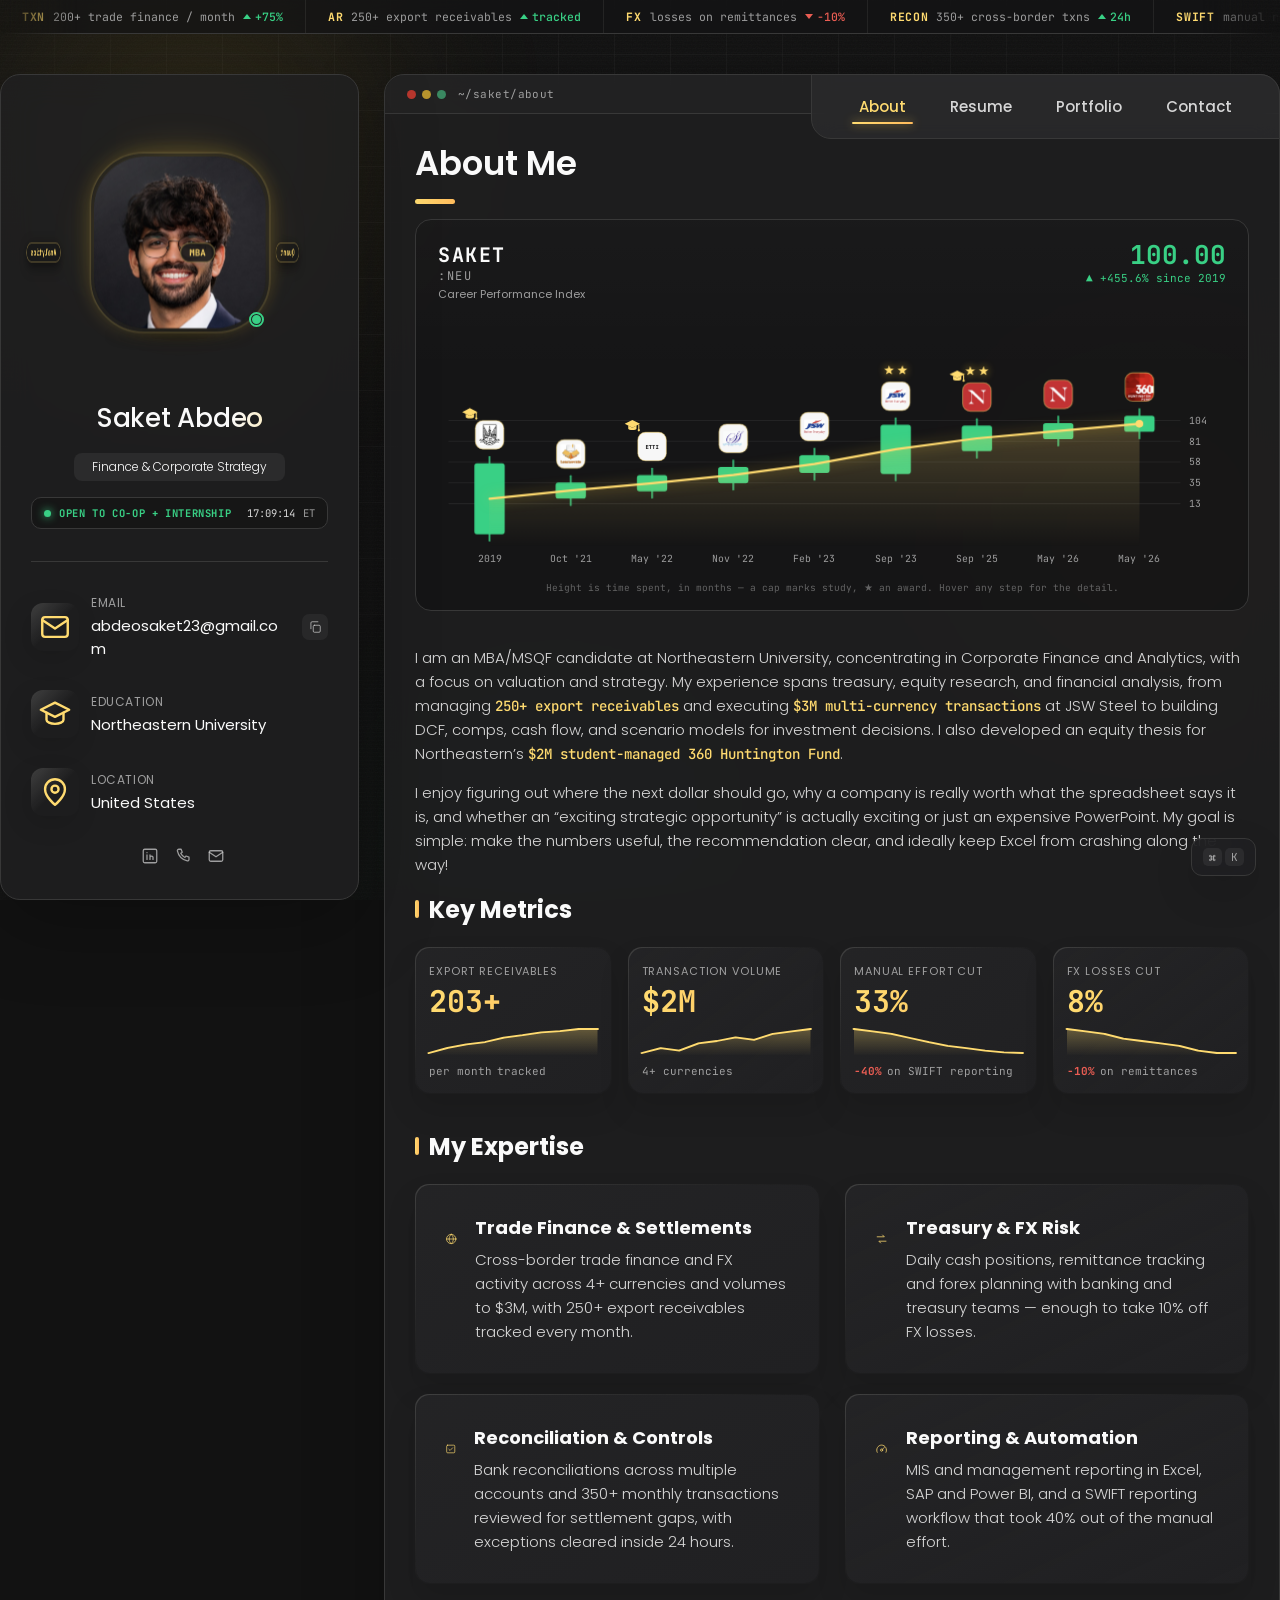
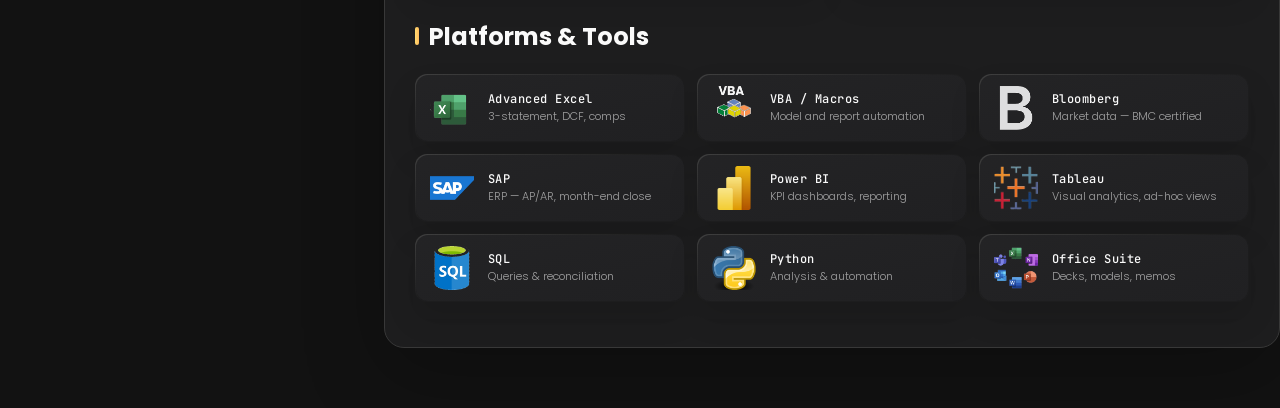
==== index.html @ 0191019e "Shorten the career chart so the About panel fits a screen The chart was 285 units tall on a 720 view" ====
<!DOCTYPE html>
<html lang="en">
<head>
  <meta charset="UTF-8" />
  <meta name="viewport" content="width=device-width, initial-scale=1.0" />

  <!-- EDIT: title + description (shows in Google and link previews) -->
  <title>Saket Abdeo — Finance &amp; Strategy</title>
  <meta name="description" content="Saket Abdeo — MS Quantitative Finance + MBA candidate at Northeastern. Treasury, trade finance and equity research: 250+ export receivables, $3M multi-currency volumes, coverage for the $2M 360 Huntington Fund." />

  <!-- EDIT: the link preview. og-card.png is 1200x630; regenerate it if the
       headline facts change. og:image has to be an absolute URL. -->
  <meta property="og:title" content="Saket Abdeo — Treasury, Trade Finance &amp; Equity Research" />
  <meta property="og:description" content="MS Quantitative Finance + MBA at Northeastern. 250+ export receivables, $3M multi-currency volumes, equity coverage for the $2M 360 Huntington Fund. Open to co-op and internship." />
  <meta property="og:type" content="website" />
  <meta property="og:url" content="https://abdeosaket23.github.io/" />
  <meta property="og:site_name" content="Saket Abdeo" />
  <meta property="og:image" content="https://abdeosaket23.github.io/assets/img/og-card.png" />
  <meta property="og:image:width" content="1200" />
  <meta property="og:image:height" content="630" />
  <meta property="og:image:alt" content="Saket Abdeo — Treasury, Trade Finance and Equity Research. MS Quantitative Finance + MBA, Northeastern University. Open to co-op and internship." />

  <meta name="twitter:card" content="summary_large_image" />
  <meta name="twitter:title" content="Saket Abdeo — Treasury, Trade Finance &amp; Equity Research" />
  <meta name="twitter:description" content="MS Quantitative Finance + MBA at Northeastern. Open to co-op and internship." />
  <meta name="twitter:image" content="https://abdeosaket23.github.io/assets/img/og-card.png" />

  <link rel="icon" href="assets/img/favicon.svg" type="image/svg+xml" />

  <link rel="preconnect" href="https://fonts.googleapis.com" />
  <link rel="preconnect" href="https://fonts.gstatic.com" crossorigin />
  <link href="https://fonts.googleapis.com/css2?family=Poppins:wght@300;400;500;600;700&family=JetBrains+Mono:wght@400;500;700&display=swap" rel="stylesheet" />

  <!-- EDIT: bump ?v= when styles.css or main.js changes, so browsers
       fetch the new file instead of serving a cached one. -->
  <link rel="stylesheet" href="css/styles.css?v=24" />
</head>

<body>

<!-- ==============================================================
     BACKGROUND LAYERS — decorative, fixed behind everything.
     ============================================================== -->
<div class="bg-layer" aria-hidden="true">
  <div class="bg-grid"></div>
  <div class="bg-aurora">
    <span class="blob blob-1"></span>
    <span class="blob blob-2"></span>
    <span class="blob blob-3"></span>
  </div>
  <div class="bg-scan"></div>
  <div class="bg-noise"></div>
</div>


<!-- ==============================================================
     TICKER TAPE
     EDIT: each <li> is one entry. data-dir="up" | "down" | "flat"
     The strip is duplicated in JS for a seamless loop.
     ============================================================== -->
<div class="ticker" aria-hidden="true">
  <div class="ticker-track" data-ticker>
    <ul class="ticker-list">
      <li class="ticker-item" data-dir="up"><span class="tkr-sym">TXN</span><span class="tkr-val">200+ trade finance / month</span><span class="tkr-chg">+75%</span></li>
      <li class="ticker-item" data-dir="up"><span class="tkr-sym">AR</span><span class="tkr-val">250+ export receivables</span><span class="tkr-chg">tracked</span></li>
      <li class="ticker-item" data-dir="down"><span class="tkr-sym">FX</span><span class="tkr-val">losses on remittances</span><span class="tkr-chg">-10%</span></li>
      <li class="ticker-item" data-dir="up"><span class="tkr-sym">RECON</span><span class="tkr-val">350+ cross-border txns</span><span class="tkr-chg">24h</span></li>
      <li class="ticker-item" data-dir="down"><span class="tkr-sym">SWIFT</span><span class="tkr-val">manual reporting effort</span><span class="tkr-chg">-40%</span></li>
      <li class="ticker-item" data-dir="up"><span class="tkr-sym">MIS</span><span class="tkr-val">reporting speed</span><span class="tkr-chg">+35%</span></li>
      <li class="ticker-item" data-dir="up"><span class="tkr-sym">CGPA</span><span class="tkr-val">9.51 / 10 — B.Com Hons</span><span class="tkr-chg">3rd of 250</span></li>
      <li class="ticker-item" data-dir="flat"><span class="tkr-sym">MSQF</span><span class="tkr-val">MBA + MS Quant Finance</span><span class="tkr-chg">NEU '28</span></li>
      <li class="ticker-item" data-dir="up"><span class="tkr-sym">SCHOL</span><span class="tkr-val">D'Amore-McKim Achievers</span><span class="tkr-chg">awarded</span></li>
      <li class="ticker-item" data-dir="flat"><span class="tkr-sym">BMC</span><span class="tkr-val">Bloomberg Market Concepts</span><span class="tkr-chg">certified</span></li>
    </ul>
  </div>
</div>


<main>

  <!-- ============================================================
       SIDEBAR
       ============================================================ -->
  <aside class="sidebar" data-sidebar>

    <div class="sidebar-info">

      <!-- ==========================================================
           3D AVATAR
           The slot holds the layout space so the avatar can be
           dragged out of the sidebar without shifting anything.
           Layers separate in real 3D as it turns toward the cursor.
           Drag it anywhere; double-click to send it home.
           ========================================================== -->
      <div class="av-slot">
        <figure class="avatar-box avatar-3d" data-avatar tabindex="0"
                role="img" aria-label="Saket Abdeo — drag to move">

          <span class="av-shadow" data-av-shadow></span>

          <div class="av-stage" data-av-stage>
            <span class="av-glow"></span>
            <span class="av-disc"></span>
            <span class="av-ring"></span>

            <!-- ======================================================
                 PHOTO → MEMOJI FLIP
                 Two faces on opposite sides of the same 3D card. Hover
                 (or tap) turns your photo over to reveal the Memoji;
                 click to pin whichever side you prefer.

                 EDIT: point these at your own images. Square, ~400x400.
                 The Memoji works best as a transparent PNG — the disc
                 layer behind it becomes the backdrop.
                 ====================================================== -->
            <div class="av-flip" data-av-flip>
              <img class="av-face av-front"
                   src="assets/img/my-photo.jpg"
                   onerror="this.onerror=null;this.src='assets/img/my-photo.svg'"
                   alt="" />
              <img class="av-face av-back"
                   src="assets/img/my-memoji.png"
                   onerror="this.onerror=null;this.src='assets/img/my-memoji.svg'"
                   alt="" />
            </div>

            <span class="av-gloss"></span>

            <!-- EDIT: the orbiting chips. Keep them short — 3 or 4 max.
                 --a is where each one sits on the ring. -->
            <div class="av-orbit" data-av-orbit>
              <span class="av-chip" style="--a: 0deg"><i>MBA</i></span>
              <span class="av-chip" style="--a: 120deg"><i>Quant</i></span>
              <span class="av-chip" style="--a: 240deg"><i>Analytics</i></span>
            </div>
          </div>

          <span class="avatar-status" title="Open to opportunities"></span>

        </figure>
      </div>

      <div class="info-content">
        <h1 class="name" title="Saket Abdeo">Saket Abdeo</h1> <!-- EDIT -->
        <p class="title">Finance &amp; Corporate Strategy</p> <!-- EDIT -->
      </div>

      <button class="info_more-btn" data-sidebar-btn>
        <span>Show Contacts</span>
        <svg class="ico" viewBox="0 0 24 24" aria-hidden="true"><path d="m6 9 6 6 6-6"/></svg>
      </button>

    </div>

    <div class="sidebar-info_more">

      <!-- EDIT: what you're looking for, beside a live Boston clock -->
      <div class="market-clock" data-clock>
        <span class="mkt-dot"></span>
        <span class="mkt-state">Open to co-op + internship</span>
        <span class="mkt-time" data-clock-time>--:--:--</span>
        <span class="mkt-tz">ET</span>
      </div>

      <div class="separator"></div>

      <ul class="contacts-list">

        <!-- EDIT: duplicate a <li> to add a row, delete to remove one -->
        <li class="contact-item">
          <div class="icon-box">
            <svg viewBox="0 0 24 24" aria-hidden="true"><rect x="3" y="5" width="18" height="14" rx="2"/><path d="m3 7 9 6 9-6"/></svg>
          </div>
          <div class="contact-info">
            <p class="contact-title">Email</p>
            <a href="mailto:abdeosaket23@gmail.com" class="contact-link" data-email>abdeosaket23@gmail.com</a>
          </div>
          <button class="copy-btn" data-copy-email title="Copy email" aria-label="Copy email address">
            <svg viewBox="0 0 24 24" aria-hidden="true"><rect x="9" y="9" width="12" height="12" rx="2"/><path d="M5 15V5a2 2 0 0 1 2-2h10"/></svg>
          </button>
        </li>

        <li class="contact-item">
          <div class="icon-box">
            <svg viewBox="0 0 24 24" aria-hidden="true"><path d="m12 4 10 5-10 5L2 9l10-5Z"/><path d="M6 11v5c0 1.7 2.7 3 6 3s6-1.3 6-3v-5"/></svg>
          </div>
          <div class="contact-info">
            <p class="contact-title">Education</p>
            <address>Northeastern University</address> <!-- EDIT -->
          </div>
        </li>

        <li class="contact-item">
          <div class="icon-box">
            <svg viewBox="0 0 24 24" aria-hidden="true"><path d="M12 21s7-5.5 7-11a7 7 0 1 0-14 0c0 5.5 7 11 7 11Z"/><circle cx="12" cy="10" r="2.5"/></svg>
          </div>
          <div class="contact-info">
            <p class="contact-title">Location</p>
            <address>United States</address> <!-- EDIT -->
          </div>
        </li>

      </ul>

      <div class="separator"></div>

      <ul class="social-list">
        <!-- EDIT: your links. Delete any you don't use. -->
        <li class="social-item">
          <a href="https://www.linkedin.com/in/saket-abdeo-ba09a9199/" class="social-link" target="_blank" rel="noopener" aria-label="LinkedIn">
            <svg viewBox="0 0 24 24" aria-hidden="true"><rect x="3" y="3" width="18" height="18" rx="2"/><path d="M8 10.5v6M8 7.5v.01M12 16.5v-6M16 16.5v-3.2a2.3 2.3 0 0 0-4 0"/></svg>
          </a>
        </li>
        <li class="social-item">
          <a href="tel:+18578679074" class="social-link" aria-label="Call +1 857-867-9074">
            <svg viewBox="0 0 24 24" aria-hidden="true"><path d="M6.5 3h3l1.5 4-2 1.4a12 12 0 0 0 5.6 5.6l1.4-2 4 1.5v3a2 2 0 0 1-2.2 2A17.5 17.5 0 0 1 4.5 5.2 2 2 0 0 1 6.5 3Z"/></svg>
          </a>
        </li>
        <li class="social-item">
          <a href="mailto:abdeosaket23@gmail.com" class="social-link" aria-label="Email abdeosaket23@gmail.com">
            <svg viewBox="0 0 24 24" aria-hidden="true"><rect x="3" y="5" width="18" height="14" rx="2"/><path d="m3 7 9 6 9-6"/></svg>
          </a>
        </li>
      </ul>

    </div>

  </aside>


  <!-- ============================================================
       MAIN CONTENT
       ============================================================ -->
  <div class="main-content">

    <nav class="navbar">
      <ul class="navbar-list">
        <li class="navbar-item"><button class="navbar-link active" data-nav-link>About</button></li>
        <li class="navbar-item"><button class="navbar-link" data-nav-link>Resume</button></li>
        <li class="navbar-item"><button class="navbar-link" data-nav-link>Portfolio</button></li>
        <li class="navbar-item"><button class="navbar-link" data-nav-link>Contact</button></li>
      </ul>
    </nav>


    <!-- ==========================================================
         ABOUT
         ========================================================== -->
    <article class="about active" data-page="about">

      <!-- Terminal window chrome -->
      <div class="chrome">
        <span class="chrome-dots"><i></i><i></i><i></i></span>
        <span class="chrome-path">~/saket/about</span>
      </div>

      <header>
        <h2 class="h2 article-title">About Me</h2>
      </header>


      <!-- ========================================================
           CAREER CHART — the signature piece.
           Each <li> below is one candle. JS derives open/close from
           consecutive data-value numbers, so all you edit is:
             data-year   the short x-axis tick
             data-value  where the career "index" sits at that step
             data-range  full dates, shown at the top of the tooltip
             data-months how long that step lasted — this is what sets the
                         height of the block, so a two-month internship
                         draws short and a two-year role draws tall
             data-kind   "study" puts a graduation cap on the mark, so a
                         degree or a certification reads apart from a job
             data-logo-bleed
                         for a logo that is already a solid tile — it fills
                         the plate edge to edge instead of sitting on it
             data-label  short headline shown in the tooltip
             data-note   one line of detail shown in the tooltip
             data-awards awards won here, separated by | — each one puts a
                         star over the candle and a line in the tooltip
             data-logo   optional square mark, drawn on a plate above the
                         candle. Drop a real logo into assets/img/logos/
                         and point at it — no other change needed.
           Add or remove <li> items freely — the chart rescales.
           ======================================================== -->
      <section class="career" data-reveal>

        <div class="career-head">
          <div>
            <p class="career-sym">SAKET<span class="career-exch">:NEU</span></p>
            <p class="career-name">Career Performance Index</p>
          </div>
          <div class="career-quote">
            <p class="career-last" data-career-last>—</p>
            <p class="career-delta" data-career-delta>—</p>
          </div>
        </div>

        <div class="career-chart" data-career-chart>
          <svg data-career-svg role="img" aria-label="Career progression chart"></svg>
          <div class="career-tip" data-career-tip>
            <div class="tip-head">
              <span class="tip-logo" data-tip-logo-box><img data-tip-logo alt="" /></span>
              <div class="tip-headings">
                <p class="tip-label" data-tip-label></p>
                <p class="tip-year" data-tip-year></p>
              </div>
            </div>
            <p class="tip-kind" data-tip-kind></p>
            <p class="tip-note" data-tip-note></p>
            <p class="tip-awards" data-tip-awards hidden></p>
          </div>
        </div>

        <ul class="career-data" data-career-data>
          <li data-year="2019" data-value="18" data-label="Bachelor of Commerce in Banking and Insurance (Honours)"
              data-kind="study"
              data-months="35"
              data-range="Jul 2019 – May 2022"
              data-logo="assets/img/unimumbai.png"
              data-note="University of Mumbai"></li>
          <li data-year="Oct '21" data-value="27" data-label="Finance Intern"
              data-months="2"
              data-range="Oct 2021 – Nov 2021"
              data-logo="assets/img/learnovate.png"
              data-note="Learnovate Ecommerce"></li>
          <li data-year="May '22" data-value="35" data-label="Advanced Certification in International Trade and Management"
              data-kind="study"
              data-months="5"
              data-range="May 2022 – Sep 2022"
              data-logo="assets/img/logos/etti.svg"
              data-note="Export Trade and Training Institute"></li>
          <li data-year="Nov '22" data-value="44" data-label="Logistics Operations Intern"
              data-months="2"
              data-range="Nov 2022 – Dec 2022"
              data-logo="assets/img/ss.png"
              data-note="Samudra Group of Companies"></li>
          <li data-year="Feb '23" data-value="56" data-label="Accounting Executive"
              data-months="8"
              data-range="Feb 2023 – Sep 2023"
              data-logo="assets/img/jsw.png"
              data-note="JSW Steel (India's largest steel manufacturer and exporter)"></li>
          <li data-year="Sep '23" data-value="72" data-label="Trade Finance Officer"
              data-months="24"
              data-range="Sep 2023 – Aug 2025"
              data-logo="assets/img/jsw.png"
              data-awards="JSW: Best Newcomer of the Quarter (2023–2024)|JSW: Change Catalyst (2023–2024)"
              data-note="JSW Steel (India's largest steel manufacturer and exporter)"></li>
          <li data-year="Sep '25" data-value="84" data-label="Master of Science in Quantitative Finance + MBA"
              data-kind="study"
              data-months="12"
              data-range="Sep 2025 – Present"
              data-logo="assets/img/neu.png"
              data-logo-bleed
              data-awards="D'Amore-McKim Achievers Scholarship (2026–present)|Global Learners Award (2026–present)"
              data-note="Northeastern University, D'Amore-McKim School of Business"></li>
          <li data-year="May '26" data-value="92" data-label="Student Success Assistant"
              data-months="4"
              data-range="May 2026 – Present"
              data-logo="assets/img/neu.png"
              data-logo-bleed
              data-note="Global Experience Office, Northeastern University"></li>
          <li data-year="May '26" data-value="100" data-label="Equity Research Analyst"
              data-months="4"
              data-range="May 2026 – Present"
              data-logo="assets/img/360.png"
              data-logo-bleed
              data-note="360 Huntington Fund, Northeastern University"></li>
        </ul>

        <p class="career-foot">
          Height is time spent, in months — a cap marks study, ★ an award. Hover any step for the detail.
        </p>

      </section>


      <section class="about-text" data-reveal>
        <!-- EDIT: two or three short paragraphs -->
        <p>
          I am an MBA/MSQF candidate at Northeastern University, concentrating in
          Corporate Finance and Analytics, with a focus on valuation and strategy.
          My experience spans treasury, equity
          research, and financial analysis, from managing <strong>250+ export
          receivables</strong> and executing <strong>$3M multi-currency
          transactions</strong> at JSW Steel to building DCF, comps, cash flow, and
          scenario models for investment decisions. I also developed an equity thesis
          for Northeastern&rsquo;s <strong>$2M student-managed 360 Huntington
          Fund</strong>.
        </p>
        <p>
          I enjoy figuring out where the next dollar should go, why a company is really
          worth what the spreadsheet says it is, and whether an &ldquo;exciting strategic
          opportunity&rdquo; is actually exciting or just an expensive PowerPoint. My
          goal is simple: make the numbers useful, the recommendation clear, and ideally
          keep Excel from crashing along the way!
        </p>
      </section>


      <!-- ---------- Key metrics dashboard ---------- -->
      <section class="metrics" data-reveal>

        <h3 class="h3 section-heading">Key Metrics</h3>

        <ul class="metrics-list">

          <!-- ====================================================
               EDIT: duplicate a <li> to add a tile.
                 data-count-to  = the number it settles on
                 data-prefix    = e.g. "$"   data-suffix = "M", "%", "+"
                 data-decimals  = decimal places (default 0)
                 data-spark     = comma-separated values for the mini chart
               ==================================================== -->
          <li class="metric-card content-card">
            <p class="metric-label">Export Receivables</p>
            <p class="metric-value" data-count-to="250" data-suffix="+">0</p>
            <svg class="sparkline" data-spark="180,195,205,212,225,232,240,244,250,250" viewBox="0 0 100 30" preserveAspectRatio="none"></svg>
            <p class="metric-note"><span class="delta" data-dir="flat">per month</span> tracked</p>
          </li>

          <li class="metric-card content-card">
            <p class="metric-label">Transaction Volume</p>
            <p class="metric-value" data-count-to="3" data-prefix="$" data-suffix="M">$0M</p>
            <svg class="sparkline" data-spark="1,1.4,1.2,1.8,2,2.3,2.1,2.6,2.8,3" viewBox="0 0 100 30" preserveAspectRatio="none"></svg>
            <p class="metric-note"><span class="delta" data-dir="flat">4+ currencies</span></p>
          </li>

          <li class="metric-card content-card">
            <p class="metric-label">Manual Effort Cut</p>
            <p class="metric-value" data-count-to="40" data-suffix="%">0%</p>
            <svg class="sparkline" data-spark="100,96,92,85,78,72,68,64,61,60" viewBox="0 0 100 30" preserveAspectRatio="none"></svg>
            <p class="metric-note"><span class="delta" data-dir="down">-40%</span> on SWIFT reporting</p>
          </li>

          <li class="metric-card content-card">
            <p class="metric-label">FX Losses Cut</p>
            <p class="metric-value" data-count-to="10" data-suffix="%">0%</p>
            <svg class="sparkline" data-spark="100,99,98,96,95,94,93,91,90,90" viewBox="0 0 100 30" preserveAspectRatio="none"></svg>
            <p class="metric-note"><span class="delta" data-dir="down">-10%</span> on remittances</p>
          </li>

        </ul>

      </section>


      <!-- ---------- Expertise cards ---------- -->
      <section class="service" data-reveal>

        <h3 class="h3 section-heading">My Expertise</h3>

        <ul class="service-list">

          <!-- EDIT: duplicate a <li class="service-item"> to add a card -->
          <li class="service-item">
            <div class="service-icon-box">
              <svg viewBox="0 0 24 24" aria-hidden="true"><circle cx="12" cy="12" r="9"/><path d="M3 12h18"/><path d="M12 3c2.5 2.4 4 5.6 4 9s-1.5 6.6-4 9c-2.5-2.4-4-5.6-4-9s1.5-6.6 4-9Z"/></svg>
            </div>
            <div class="service-content-box">
              <h4 class="h4 service-item-title">Trade Finance &amp; Settlements</h4>
              <p class="service-item-text">
                Cross-border trade finance and FX activity across 4+ currencies and volumes to $3M, with 250+ export receivables tracked every month.
              </p>
            </div>
          </li>

          <li class="service-item">
            <div class="service-icon-box">
              <svg viewBox="0 0 24 24" aria-hidden="true"><path d="M4 8h13l-3.2-3.2M20 16H7l3.2 3.2"/></svg>
            </div>
            <div class="service-content-box">
              <h4 class="h4 service-item-title">Treasury &amp; FX Risk</h4>
              <p class="service-item-text">
                Daily cash positions, remittance tracking and forex planning with banking and treasury teams — enough to take 10% off FX losses.
              </p>
            </div>
          </li>

          <li class="service-item">
            <div class="service-icon-box">
              <svg viewBox="0 0 24 24" aria-hidden="true"><rect x="3.5" y="4" width="17" height="16" rx="2"/><path d="m8 12.5 2.6 2.6L16 9.5"/></svg>
            </div>
            <div class="service-content-box">
              <h4 class="h4 service-item-title">Reconciliation &amp; Controls</h4>
              <p class="service-item-text">
                Bank reconciliations across multiple accounts and 350+ monthly transactions reviewed for settlement gaps, with exceptions cleared inside 24 hours.
              </p>
            </div>
          </li>

          <li class="service-item">
            <div class="service-icon-box">
              <svg viewBox="0 0 24 24" aria-hidden="true"><path d="M20 18a9 9 0 1 0-16 0"/><circle cx="12" cy="14" r="2"/><path d="m13.6 12.4 3.2-3.2"/></svg>
            </div>
            <div class="service-content-box">
              <h4 class="h4 service-item-title">Reporting &amp; Automation</h4>
              <p class="service-item-text">
                MIS and management reporting in Excel, SAP and Power BI, and a SWIFT reporting workflow that took 40% out of the manual effort.
              </p>
            </div>
          </li>

        </ul>

      </section>


      <!-- ---------- Tools strip ----------
           EDIT: one <li> per tool. The mark is a square image in
           assets/img/ on a white tile — swap the file, keep the markup. -->
      <section class="tools" data-reveal>

        <h3 class="h3 section-heading">Platforms &amp; Tools</h3>

        <ul class="tools-grid">
          <li class="tool-card">
            <div class="tool-icon">
              <img src="assets/img/excel.png" alt="" loading="lazy" />
            </div>
            <div class="tool-meta">
              <p class="tool-name">Advanced Excel</p>
              <p class="tool-use">3-statement, DCF, comps</p>
            </div>
          </li>

          <li class="tool-card">
            <div class="tool-icon">
              <img src="assets/img/vba.png" alt="" loading="lazy" />
            </div>
            <div class="tool-meta">
              <p class="tool-name">VBA / Macros</p>
              <p class="tool-use">Model and report automation</p>
            </div>
          </li>

          <li class="tool-card">
            <div class="tool-icon">
              <img src="assets/img/bloomberg.png" alt="" loading="lazy" />
            </div>
            <div class="tool-meta">
              <p class="tool-name">Bloomberg</p>
              <p class="tool-use">Market data — BMC certified</p>
            </div>
          </li>

          <li class="tool-card">
            <div class="tool-icon">
              <img src="assets/img/sap.png" alt="" loading="lazy" />
            </div>
            <div class="tool-meta">
              <p class="tool-name">SAP</p>
              <p class="tool-use">ERP — AP/AR, month-end close</p>
            </div>
          </li>

          <li class="tool-card">
            <div class="tool-icon">
              <img src="assets/img/powerbi.png" alt="" loading="lazy" />
            </div>
            <div class="tool-meta">
              <p class="tool-name">Power BI</p>
              <p class="tool-use">KPI dashboards, reporting</p>
            </div>
          </li>

          <li class="tool-card">
            <div class="tool-icon">
              <img src="assets/img/tableau.png" alt="" loading="lazy" />
            </div>
            <div class="tool-meta">
              <p class="tool-name">Tableau</p>
              <p class="tool-use">Visual analytics, ad-hoc views</p>
            </div>
          </li>

          <li class="tool-card">
            <div class="tool-icon">
              <img src="assets/img/sql.png" alt="" loading="lazy" />
            </div>
            <div class="tool-meta">
              <p class="tool-name">SQL</p>
              <p class="tool-use">Queries &amp; reconciliation</p>
            </div>
          </li>

          <li class="tool-card">
            <div class="tool-icon">
              <img src="assets/img/python.png" alt="" loading="lazy" />
            </div>
            <div class="tool-meta">
              <p class="tool-name">Python</p>
              <p class="tool-use">Analysis &amp; automation</p>
            </div>
          </li>

          <li class="tool-card">
            <div class="tool-icon">
              <img src="assets/img/officesuite.png" alt="" loading="lazy" />
            </div>
            <div class="tool-meta">
              <p class="tool-name">Office Suite</p>
              <p class="tool-use">Decks, models, memos</p>
            </div>
          </li>
        </ul>

      </section>

    </article>


    <!-- ==========================================================
         RESUME
         ========================================================== -->
    <article class="resume" data-page="resume">

      <div class="chrome">
        <span class="chrome-dots"><i></i><i></i><i></i></span>
        <span class="chrome-path">~/saket/resume</span>
      </div>

      <header class="resume-head">
        <h2 class="h2 article-title">Resume</h2>
        <!-- EDIT: drop your PDF at assets/files/resume.pdf -->
        <a href="assets/files/resume.pdf" class="form-btn resume-dl" target="_blank" rel="noopener">
          <svg viewBox="0 0 24 24" aria-hidden="true"><path d="M12 3v12m0 0 4-4m-4 4-4-4M4 17v2a2 2 0 0 0 2 2h12a2 2 0 0 0 2-2v-2"/></svg>
          <span>Download PDF</span>
        </a>
      </header>

      <!-- ==========================================================
           Two columns on desktop so the whole résumé is one screen or
           two rather than a long scroll. EDIT: one <li class="role">
           per job, one <li class="edu"> per qualification.
           ========================================================== -->
      <div class="resume-grid">

        <div class="resume-col">

          <section class="rsm rsm--exp" data-reveal>
            <h3 class="rsm-heading">Experience</h3>
            <ol class="role-list">
              <li class="role role--marked">
                <span class="role-mark bleed"><img src="assets/img/360.png" alt="" loading="lazy" /></span>
                <div class="role-body">
                  <div class="role-head">
                    <p class="role-title">Equity Research Analyst</p>
                    <p class="role-when">May 2026 – Present</p>
                  </div>
                  <p class="role-org">360 Huntington Fund, Northeastern University · Boston</p>
                  <ul class="role-points">
                    <li>Fundamental research on Vertiv Holdings (VRT), carrying financial statement,
                        industry and valuation analysis into a recommendation for a student-managed
                        fund running <b>$2M</b> of real capital.</li>
                    <li>Presented a 20-minute pitch and Q&amp;A to analysts and sector managers on
                        valuation, operating performance and downside scenarios.</li>
                  </ul>
                </div>
              </li>

              <li class="role role--marked">
                <span class="role-mark bleed"><img src="assets/img/neu.png" alt="" loading="lazy" /></span>
                <div class="role-body">
                  <div class="role-head">
                    <p class="role-title">Student Success Assistant</p>
                    <p class="role-when">May 2026 – Present</p>
                  </div>
                  <p class="role-org">Global Experience Office, Northeastern University · Boston</p>
                  <ul class="role-points">
                    <li>Front-line contact for students across multiple university programs, resolving time-sensitive queries with internal teams.</li>
                    <li>Manage student records and service workflows across programs, improving response consistency.</li>
                  </ul>
                </div>
              </li>
              <li class="role role--marked">
                <span class="role-mark"><img src="assets/img/jsw.png" alt="" loading="lazy" /></span>
                <div class="role-body">
                  <div class="role-head">
                    <p class="role-title">JSW Steel</p>
                    <p class="role-when">Feb 2023 – Aug 2025 · 2 yrs 7 mos</p>
                  </div>
                  <p class="role-org">India&rsquo;s largest steel manufacturer and exporter · Mumbai, India</p>

                  <!-- Two posts at one employer, the way LinkedIn stacks them:
                       the company owns the entry, each title hangs off the rail. -->
                  <ol class="role-steps">
                    <li>
                      <div class="step-head">
                        <p class="step-title">Trade Finance Officer</p>
                        <p class="step-when">Sep 2023 – Aug 2025</p>
                      </div>
                      <ul class="role-points">
                        <li>Managed daily cash positions with banking and treasury teams to plan
                            forex needs and mitigate currency risk — <b>FX losses down 10%</b>.</li>
                        <li>Ran <b>250+ export invoices</b> and <b>200+ trade finance
                            transactions</b> a month across 4+ currencies, volumes to <b>$3M</b>.</li>
                      </ul>
                    </li>
                    <li>
                      <div class="step-head">
                        <p class="step-title">Accounting Executive</p>
                        <p class="step-when">Feb 2023 – Sep 2023</p>
                      </div>
                      <ul class="role-points">
                        <li>Analysed <b>350+ monthly cross-border transactions</b> for settlement
                            delays and reconciliation gaps.</li>
                        <li>Reconciled monthly bank statements across multiple accounts, clearing
                            discrepancies <b>within 24 hours</b> — 20% fewer errors.</li>
                      </ul>
                    </li>
                  </ol>
                </div>
              </li>

              <li class="role role--marked">
                <span class="role-mark"><img src="assets/img/ss.png" alt="" loading="lazy" /></span>
                <div class="role-body">
                  <div class="role-head">
                    <p class="role-title">Logistics Operations Intern</p>
                    <p class="role-when">Nov 2022 – Dec 2022</p>
                  </div>
                  <p class="role-org">Samudra Group of Companies · Mumbai, India</p>
                  <ul class="role-points">
                    <li>Coordinated clearing agents and shipping lines on export workflows — <b>transit time down 20%</b>.</li>
                    <li>Processed vessel profiles and customs documentation through ICEGATE — <b>clearance turnaround down 30%</b>.</li>
                  </ul>
                </div>
              </li>
              <li class="role role--marked">
                <span class="role-mark"><img src="assets/img/learnovate.png" alt="" loading="lazy" /></span>
                <div class="role-body">
                  <div class="role-head">
                    <p class="role-title">Finance Intern</p>
                    <p class="role-when">Oct 2021 – Nov 2021</p>
                  </div>
                  <p class="role-org">Learnovate Ecommerce · Mumbai, India</p>
                  <ul class="role-points">
                    <li>Built expense structures and sales strategies out of financial studies — <b>revenue up 25%</b>.</li>
                    <li>Tracked 25+ industry trends into 10+ strategy changes — <b>profitability up 15%</b>.</li>
                  </ul>
                </div>
              </li>
            </ol>
          </section>

          <section class="rsm rsm--proj" data-reveal>
            <h3 class="rsm-heading">Projects</h3>
            <ol class="role-list">
              <li class="role">
                <div class="role-head">
                  <p class="role-title">FX Risk Management &amp; Hedging Strategy</p>
                  <p class="role-when">May 2024 – Jan 2025</p>
                </div>
                <p class="role-org">Forwards, swaps and options</p>
                <ul class="role-points">
                  <li>Modelled foreign-currency exposures under unhedged, forward and option-based
                      scenarios to quantify the effect of rate moves on projected cash flows.</li>
                  <li>Compared cost, protection and liquidity trade-offs across the alternatives —
                      the recommended strategy cut modelled <b>cash-flow volatility by 20%</b> while
                      keeping upside participation.</li>
                </ul>
              </li>

              <li class="role">
                <div class="role-head">
                  <p class="role-title">Transaction Reporting Automation</p>
                  <p class="role-when">May 2023 – Jan 2024</p>
                </div>
                <p class="role-org">SWIFT &amp; Excel</p>
                <ul class="role-points">
                  <li>Built an Excel automation workflow consolidating SWIFT transaction data
                      into standardised reports — <b>manual reporting effort down 40%</b>.</li>
                  <li>Added dynamic data updates and standardised transaction tracking —
                      <b>reporting speed up 35%</b>, with clearer visibility across operational
                      workflows.</li>
                </ul>
              </li>

              <li class="role">
                <div class="role-head">
                  <p class="role-title">MunchMolds</p>
                  <p class="role-when">Oct 2019 – Feb 2020</p>
                </div>
                <p class="role-org">Edible cups startup</p>
                <ul class="role-points">
                  <li>Built the product concept out of market research across
                      <b>25+ consumer trends</b>.</li>
                  <li>Sourced sustainable materials for it, evaluating <b>20+ suppliers</b>.</li>
                </ul>
              </li>
            </ol>
          </section>

        </div>

        <div class="resume-col">

          <section class="rsm rsm--edu" data-reveal>
            <h3 class="rsm-heading">Education</h3>
            <ul class="edu-list">
              <li class="edu">
                <span class="edu-mark bleed"><img src="assets/img/neu.png" alt="" loading="lazy" /></span>
                <div class="edu-body">
                  <p class="edu-title">MS Quantitative Finance + MBA</p>
                  <p class="edu-org">Northeastern University, D&rsquo;Amore-McKim School of Business</p>
                  <p class="edu-when">Sep 2025 – Present · Boston, USA</p>
                </div>
              </li>
              <li class="edu">
                <span class="edu-mark"><img src="assets/img/unimumbai.png" alt="" loading="lazy" /></span>
                <div class="edu-body">
                  <p class="edu-title">Bachelor of Commerce in Banking and Insurance (Honours)</p>
                  <p class="edu-org">University of Mumbai</p>
                  <p class="edu-when">Jul 2019 – May 2022 · 9.51/10</p>
                </div>
              </li>
              <li class="edu">
                <span class="edu-mark"><img src="assets/img/logos/etti.svg" alt="" loading="lazy" /></span>
                <div class="edu-body">
                  <p class="edu-title"><a href="assets/img/certificates/etti-advanced-international-trade.pdf" target="_blank" rel="noopener">International Trade &amp; Management (Advanced Certification)</a></p>
                  <p class="edu-org">Export Trade and Training Institute</p>
                  <p class="edu-when">May 2022 – Sep 2022 · Mumbai, India</p>
                </div>
              </li>
            </ul>
          </section>

          <section class="rsm rsm-lit rsm--award" data-reveal>
            <h3 class="rsm-heading">Achievements</h3>
            <ul class="award-list">
              <li><i>&#9733;</i>D&rsquo;Amore-McKim Achievers Scholarship</li>
              <li><i>&#9733;</i>Global Learners Award</li>
              <li><i>&#9733;</i>JSW: Best Newcomer of the Quarter (2023&ndash;2024)</li>
              <li><i>&#9733;</i>JSW: Change Catalyst (2023&ndash;2024)</li>
            </ul>
          </section>

          <section class="rsm rsm--cert" data-reveal>
            <h3 class="rsm-heading">Certifications</h3>
            <ul class="cert-list">
              <!-- EDIT: wrap the text in an <a> to link a certificate;
                   the files live in assets/img/certificates/. -->
              <li><b>Bloomberg</b>Market Concepts (BMC)</li>
              <li><a href="assets/img/certificates/ey-applied-finance-treasury-analytics.pdf" target="_blank" rel="noopener"><b>E&amp;Y</b>Applied Finance, Treasury and Analytics</a></li>
              <li><a href="assets/img/certificates/goldman-sachs-operations-simulation.pdf" target="_blank" rel="noopener"><b>Goldman Sachs</b>Operations Job Simulation</a></li>
              <li><a href="assets/img/certificates/citi-apac-investment-banking.pdf" target="_blank" rel="noopener"><b>Citi</b>APAC Investment Banking Virtual Experience</a></li>
              <li><a href="assets/img/certificates/citi-personal-banking-simulation.pdf" target="_blank" rel="noopener"><b>Citi</b>Personal Banking Job Simulation</a></li>
              <li><a href="assets/img/certificates/investment-management-virtual-internship.pdf" target="_blank" rel="noopener"><b>Future IM/Pact</b>Investment Management Virtual Internship</a></li>
              <li><a href="assets/img/certificates/google-foundations-project-management.pdf" target="_blank" rel="noopener"><b>Google</b>Foundations of Project Management</a></li>
              <li><a href="assets/img/certificates/zerodha-stock-market-basics.pdf" target="_blank" rel="noopener"><b>Zerodha Varsity</b>Stock Market Basics</a></li>
              <li><a href="assets/img/certificates/udemy-microsoft-excel.jpg" target="_blank" rel="noopener"><b>Udemy</b>Microsoft Excel — Beginner to Advanced</a></li>
              <li>SQL Essential Training</li>
              <li>Certification in Logistics and Transportation (CLT)</li>
              <li>Basics of Logistics, Fleet and Warehouse Management</li>
              <li><a href="assets/img/certificates/udemy-shipping-logistics.jpg" target="_blank" rel="noopener"><b>Udemy</b>Shipping &amp; Logistics</a></li>
              <li><a href="assets/img/certificates/udemy-air-export-forwarding.jpg" target="_blank" rel="noopener"><b>Udemy</b>Air Export Forwarding</a></li>
              <li><a href="assets/img/certificates/gst-basics-for-businesses.pdf" target="_blank" rel="noopener"><b>Mojoversity</b>Basics of GST for Businesses</a></li>
              <li><a href="assets/img/certificates/great-learning-digital-marketing.pdf" target="_blank" rel="noopener"><b>Great Learning</b>Introduction to Digital Marketing</a></li>
              <li><a href="assets/img/certificates/great-learning-marketing-framework.pdf" target="_blank" rel="noopener"><b>Great Learning</b>Marketing: Strategic Framework</a></li>
            </ul>
          </section>

        </div>

      </div>

      <!-- ---------- Skills ----------
           EDIT: one <div class="skill-group"> per heading, one <li> per
           skill. No levels — a self-scored percentage is a number you
           can be asked to defend. -->
      <section class="skill rsm rsm--skill" data-reveal>

        <h3 class="rsm-heading">Skills</h3>

        <div class="skill-groups">
          <div class="skill-group">
            <p class="skill-group-title">Operations &amp; Controls</p>
            <ul class="skill-tags">
              <li>Transaction Processing</li>
              <li>Settlement &amp; Reconciliation</li>
              <li>Exception Management</li>
              <li>Process Improvement</li>
              <li>Operational Risk</li>
              <li>Internal Controls</li>
              <li>Data Validation</li>
            </ul>
          </div>

          <div class="skill-group">
            <p class="skill-group-title">Finance &amp; Transactions</p>
            <ul class="skill-tags">
              <li>Trade Finance</li>
              <li>Cross-Border Payments</li>
              <li>FX Settlements</li>
              <li>Accounts Receivable</li>
              <li>Working Capital Analysis</li>
              <li>Cash Flow Management</li>
              <li>International Banking</li>
            </ul>
          </div>

          <div class="skill-group">
            <p class="skill-group-title">Business &amp; Analytics</p>
            <ul class="skill-tags">
              <li>KPI Analysis</li>
              <li>Management Reporting</li>
              <li>Process Mapping</li>
              <li>Workflow Analysis</li>
              <li>Cross-Functional Collaboration</li>
              <li>Stakeholder Management</li>
              <li>Root Cause Analysis</li>
            </ul>
          </div>

        </div>

      </section>

    </article>


    <!-- ==========================================================
         PORTFOLIO
         ========================================================== -->
    <article class="portfolio" data-page="portfolio">

      <div class="chrome">
        <span class="chrome-dots"><i></i><i></i><i></i></span>
        <span class="chrome-path">~/saket/portfolio</span>
      </div>

      <header>
        <h2 class="h2 article-title">Portfolio</h2>
      </header>

      <section class="projects">

        <ul class="filter-list" data-filter-list></ul>

        <div class="filter-select-box">
          <button class="filter-select" data-select aria-expanded="false">
            <div class="select-value" data-select-value>Select category</div>
            <div class="select-icon">
              <svg viewBox="0 0 24 24" aria-hidden="true"><path d="m6 9 6 6 6-6"/></svg>
            </div>
          </button>
          <ul class="select-list" data-select-list></ul>
        </div>

        <ul class="project-list" data-project-list>

          <!-- ======================================================
               EDIT: one <li> per project.
                 data-category = filter group
                 .project-stat = the headline number on the card
               Add href="..." to <div class="project-card"> as an <a> when
               there's a deck or write-up to link to.
               ====================================================== -->
          <li class="project-item active" data-filter-item data-category="equity research">
            <div class="project-card">
              <figure class="project-img">
                <img src="assets/img/project-lmt.jpg" alt="Lockheed Martin" loading="lazy" />
                <figcaption class="project-stat">$230B backlog</figcaption>
              </figure>
              <h3 class="project-title">Lockheed Martin (LMT) &mdash; Q2 2026</h3>
              <p class="project-category">Equity Research</p>
              <p class="project-blurb">
                Quarterly coverage for the 360 Huntington Fund. A beat-and-raise &mdash; sales
                $20.06B (+11%), EPS $7.94 against $7.21 consensus, free cash flow swinging to
                $2.9B &mdash; but only ~9.7% left to the $639 street target after a 42% run.
                Held.
              </p>
            </div>
          </li>

          <li class="project-item active" data-filter-item data-category="equity research">
            <div class="project-card">
              <figure class="project-img">
                <img src="assets/img/project-tmus.jpg" alt="T-Mobile" loading="lazy" />
                <figcaption class="project-stat">EPS $2.99 vs $2.60E</figcaption>
              </figure>
              <h3 class="project-title">T-Mobile (TMUS) &mdash; Q2 2026</h3>
              <p class="project-category">Equity Research</p>
              <p class="project-blurb">
                Quarterly coverage for the 360 Huntington Fund. A clear EPS beat the market
                sold off 11% on a 0.8% revenue miss and softer subscriber guidance; premium
                multiple, ~40% to the street target. Held.
              </p>
            </div>
          </li>

          <li class="project-item active" data-filter-item data-category="equity research">
            <div class="project-card">
              <figure class="project-img">
                <img src="assets/img/project-vertiv.jpg" alt="Vertiv Holdings" loading="lazy" />
                <figcaption class="project-stat">$2M fund</figcaption>
              </figure>
              <h3 class="project-title">Vertiv Holdings (VRT) — Equity Research</h3>
              <p class="project-category">Equity Research</p>
              <p class="project-blurb">Statement, industry and valuation work carried into a buy recommendation, pitched to analysts and sector managers of the 360 Huntington Fund.</p>
            </div>
          </li>

          <li class="project-item active" data-filter-item data-category="risk &amp; treasury">
            <div class="project-card">
              <figure class="project-img">
                <img src="assets/img/project-fx.jpg" alt="Hedged cash flows against an unhedged path" loading="lazy" />
                <figcaption class="project-stat">-20% volatility</figcaption>
              </figure>
              <h3 class="project-title">FX Risk Management &amp; Hedging</h3>
              <p class="project-category">Risk &amp; Treasury</p>
              <p class="project-blurb">Currency exposures modelled unhedged, forward and option-based; the recommended strategy cut modelled cash-flow volatility while keeping upside.</p>
            </div>
          </li>

          <li class="project-item active" data-filter-item data-category="automation">
            <div class="project-card">
              <figure class="project-img">
                <img src="assets/img/project-swift.jpg" alt="SWIFT data consolidated into Excel reports" loading="lazy" />
                <figcaption class="project-stat">-40% manual effort</figcaption>
              </figure>
              <h3 class="project-title">Transaction Reporting Automation</h3>
              <p class="project-category">Automation</p>
              <p class="project-blurb">An Excel workflow consolidating SWIFT transaction data into standardised reports, with dynamic updates that lifted reporting speed 35%.</p>
            </div>
          </li>

          <li class="project-item active" data-filter-item data-category="venture">
            <div class="project-card">
              <figure class="project-img">
                <img src="assets/img/project-munchmolds.jpg" alt="MunchMolds — edible cups" loading="lazy" />
                <figcaption class="project-stat">25+ trends researched</figcaption>
              </figure>
              <h3 class="project-title">MunchMolds — Edible Cups</h3>
              <p class="project-category">Venture</p>
              <p class="project-blurb">Product concept and market research for an edible-cup startup, with sustainable materials sourced across 20+ suppliers.</p>
            </div>
          </li>

        </ul>

      </section>

    </article>


    <!-- ==========================================================
         CONTACT
         ========================================================== -->
    <article class="contact" data-page="contact">

      <div class="chrome">
        <span class="chrome-dots"><i></i><i></i><i></i></span>
        <span class="chrome-path">~/saket/contact</span>
      </div>

      <header>
        <h2 class="h2 article-title">Contact</h2>
      </header>

      <div class="contact-grid">

        <!-- ---------- Ways to reach me ---------- -->
        <section class="contact-side" data-reveal>

          <div class="reach">
            <h3 class="rsm-heading">Reach me</h3>

            <ul class="reach-list">
              <li>
                <a href="mailto:abdeosaket23@gmail.com">
                  <span class="reach-icon">
                    <svg viewBox="0 0 24 24" aria-hidden="true"><rect x="3" y="5" width="18" height="14" rx="2"/><path d="m3 7 9 6 9-6"/></svg>
                  </span>
                  <span class="reach-body">
                    <span class="reach-label">Email</span>
                    <span class="reach-value">abdeosaket23@gmail.com</span>
                  </span>
                </a>
              </li>
              <li>
                <a href="tel:+18578679074">
                  <span class="reach-icon">
                    <svg viewBox="0 0 24 24" aria-hidden="true"><path d="M6.5 3h3l1.5 4-2 1.4a12 12 0 0 0 5.6 5.6l1.4-2 4 1.5v3a2 2 0 0 1-2.2 2A17.5 17.5 0 0 1 4.5 5.2 2 2 0 0 1 6.5 3Z"/></svg>
                  </span>
                  <span class="reach-body">
                    <span class="reach-label">Phone</span>
                    <span class="reach-value">+1 857-867-9074</span>
                  </span>
                </a>
              </li>
              <li>
                <a href="https://www.linkedin.com/in/saket-abdeo-ba09a9199/" target="_blank" rel="noopener">
                  <span class="reach-icon">
                    <svg viewBox="0 0 24 24" aria-hidden="true"><rect x="3" y="3" width="18" height="18" rx="2"/><path d="M8 10.5v6M8 7.5v.01M12 16.5v-6M16 16.5v-3.2a2.3 2.3 0 0 0-4 0"/></svg>
                  </span>
                  <span class="reach-body">
                    <span class="reach-label">LinkedIn</span>
                    <span class="reach-value">Saket Abdeo</span>
                  </span>
                </a>
              </li>
              <li>
                <span class="reach-static">
                  <span class="reach-icon">
                    <svg viewBox="0 0 24 24" aria-hidden="true"><path d="M12 21s7-5.5 7-11a7 7 0 1 0-14 0c0 5.5 7 11 7 11Z"/><circle cx="12" cy="10" r="2.5"/></svg>
                  </span>
                  <span class="reach-body">
                    <span class="reach-label">Based in</span>
                    <span class="reach-value">Boston, MA &middot; <span data-clock-time>--:--:--</span> ET</span>
                  </span>
                </span>
              </li>
            </ul>
          </div>

          <!-- EDIT: what you're looking for. -->
          <div class="open-to">
            <p class="open-to-head"><span class="mkt-dot"></span>Open to co-op + internship</p>
            <p class="open-to-foot">Graduating <b>NEU &rsquo;28</b> &middot; MSQF + MBA</p>
          </div>

        </section>

        <!-- ---------- The form ---------- -->
        <section class="contact-form" data-reveal>

          <h3 class="rsm-heading">Send a message</h3>

          <!-- ==========================================================
               GitHub Pages can't process forms. To make this send:
                 1. Sign up free at https://formspree.io
                 2. Paste your endpoint into action="" below.
               Until then, submitting opens the visitor's email client.
               ========================================================== -->
          <form action="https://script.google.com/macros/s/AKfycbwaeBqotWBcBSr10LxBFECoKhrw4UgLqADjY7CKlXV2x4QdGugQ_xKdEoMykpKbugzfUA/exec" method="POST" class="form" data-form>

            <div class="input-wrapper">
              <input type="text" name="fullname" class="form-input" placeholder="Full name" required data-form-input autocomplete="name" />
              <input type="email" name="email" class="form-input" placeholder="Email address" required data-form-input autocomplete="email" />
            </div>

            <textarea name="message" class="form-input" placeholder="Your message" required data-form-input rows="6"></textarea>

            <button class="form-btn" type="submit" disabled data-form-btn>
              <svg viewBox="0 0 24 24" aria-hidden="true"><path d="M22 2 11 13M22 2l-7 20-4-9-9-4 20-7Z"/></svg>
              <span>Send Message</span>
            </button>

            <p class="form-status" data-form-status role="status"></p>

          </form>

        </section>

      </div>

    </article>

  </div>

</main>


<!-- ==============================================================
     COMMAND PALETTE — opens with ⌘K / Ctrl+K.
     Entries are the COMMANDS array in js/main.js.
     ============================================================== -->
<button class="cmdk-trigger" data-cmdk-open aria-label="Open command palette">
  <kbd>⌘</kbd><kbd>K</kbd>
</button>

<div class="cmdk" data-cmdk role="dialog" aria-modal="true" aria-label="Command palette">
  <div class="cmdk-overlay" data-cmdk-close></div>
  <div class="cmdk-panel">
    <div class="cmdk-input-row">
      <span class="cmdk-prompt">&gt;</span>
      <input type="text" class="cmdk-input" placeholder="run a command…" data-cmdk-input aria-label="Search commands" />
      <button class="cmdk-esc" data-cmdk-close>esc</button>
    </div>
    <ul class="cmdk-list" data-cmdk-list></ul>
    <div class="cmdk-footer"><kbd>↑</kbd><kbd>↓</kbd> navigate <kbd>↵</kbd> select</div>
  </div>
</div>

<div class="toast" data-toast role="status" aria-live="polite"></div>

<script src="js/main.js?v=24"></script>
</body>
</html>
---- css/styles.css ----
/* ==========================================================================
   THEME TOKENS — change these to restyle the whole site.
   ========================================================================== */
:root {

  /* Colors */
  --jet:                     hsl(0, 0%, 22%);
  --onyx:                    hsl(240, 1%, 17%);
  --eerie-black-1:           hsl(240, 2%, 12%);
  --eerie-black-2:           hsl(240, 2%, 13%);
  --smoky-black:             hsl(0, 0%, 7%);
  --white-1:                 hsl(0, 0%, 100%);
  --white-2:                 hsl(0, 0%, 98%);
  --orange-yellow-crayola:   hsl(45, 100%, 72%);
  --vegas-gold:              hsl(45, 54%, 58%);
  --light-gray:              hsl(0, 0%, 84%);
  --light-gray-70:           hsla(0, 0%, 84%, 0.7);
  --bittersweet-shimmer:     hsl(0, 43%, 51%);

  /* Finance semantics — the up/down colours used by the ticker and deltas */
  --gain: hsl(150, 62%, 52%);
  --loss: hsl(4, 78%, 62%);

  /* Gradients */
  --bg-gradient-onyx:    linear-gradient(to bottom right, hsl(240, 1%, 25%) 3%, hsl(0, 0%, 19%) 97%);
  --bg-gradient-jet:     linear-gradient(to bottom right, hsla(240, 1%, 18%, 0.251) 0%, hsla(240, 2%, 11%, 0) 100%), hsl(240, 2%, 13%);
  --bg-gradient-yellow-1: linear-gradient(to bottom right, hsl(45, 100%, 71%) 0%, hsla(36, 100%, 69%, 0) 50%);
  --bg-gradient-yellow-2: linear-gradient(135deg, hsla(45, 100%, 71%, 0.251) 0%, hsla(35, 100%, 68%, 0) 59.86%), hsl(240, 2%, 13%);
  --border-gradient-onyx: linear-gradient(to bottom right, hsl(0, 0%, 25%) 0%, hsla(0, 0%, 25%, 0) 50%);
  --text-gradient-yellow: linear-gradient(to right, hsl(45, 100%, 72%), hsl(35, 100%, 68%));

  /* Shadows */
  --shadow-1: -4px 8px 24px hsla(0, 0%, 0%, 0.25);
  --shadow-2: 0 16px 30px hsla(0, 0%, 0%, 0.25);
  --shadow-3: 0 16px 40px hsla(0, 0%, 0%, 0.25);
  --shadow-4: 0 25px 50px hsla(0, 0%, 0%, 0.15);
  --shadow-5: 0 24px 80px hsla(0, 0%, 0%, 0.25);

  /* Type */
  --ff-poppins: "Poppins", -apple-system, BlinkMacSystemFont, "Segoe UI", sans-serif;
  --ff-mono:    "JetBrains Mono", ui-monospace, SFMono-Regular, Menlo, monospace;

  --fs-1: 24px;  --fs-2: 18px;  --fs-3: 17px;  --fs-4: 16px;
  --fs-5: 15px;  --fs-6: 14px;  --fs-7: 13px;  --fs-8: 11px;

  --fw-300: 300; --fw-400: 400; --fw-500: 500; --fw-600: 600;

  /* Motion */
  --transition-1: 0.25s ease;
  --transition-2: 0.5s ease-in-out;
  --ease-out-back: cubic-bezier(0.22, 1, 0.36, 1);
}

/* ==========================================================================
   RESET
   ========================================================================== */
*, *::before, *::after { margin: 0; padding: 0; box-sizing: border-box; }

li { list-style: none; }
a  { text-decoration: none; }
a, img, span, data, input, textarea, button, svg, address, figure { display: block; }
button { font: inherit; background: none; border: none; text-align: left; cursor: pointer; color: inherit; }
input, textarea { width: 100%; }
::selection { background: var(--orange-yellow-crayola); color: var(--smoky-black); }
:focus-visible { outline: 1px solid var(--orange-yellow-crayola); outline-offset: 2px; }

svg { width: 100%; height: 100%; fill: none; stroke: currentColor; stroke-width: 1.7; stroke-linecap: round; stroke-linejoin: round; }

html { font-family: var(--ff-poppins); scroll-behavior: smooth; }

body {
  background: var(--smoky-black);
  color: var(--white-1);
  min-height: 100vh;
  overflow-x: hidden;
}

::-webkit-scrollbar { width: 5px; height: 5px; }
::-webkit-scrollbar-track { background: hsl(0, 0%, 18%); }
::-webkit-scrollbar-thumb { background: hsl(0, 0%, 30%); border-radius: 10px; }
::-webkit-scrollbar-thumb:hover { background: hsl(0, 0%, 40%); }


/* ==========================================================================
   BACKGROUND LAYERS
   Three stacked decorative layers behind everything. Delete any block here
   and the matching <div> in index.html to drop that effect.
   ========================================================================== */
.bg-layer {
  position: fixed;
  inset: 0;
  z-index: -1;
  pointer-events: none;
  overflow: hidden;
  background: var(--smoky-black);
}

/* --- 1. Graph-paper grid, fading out toward the edges --- */
.bg-grid {
  position: absolute;
  inset: -2px;
  background-image:
    linear-gradient(hsla(0, 0%, 100%, 0.035) 1px, transparent 1px),
    linear-gradient(90deg, hsla(0, 0%, 100%, 0.035) 1px, transparent 1px);
  background-size: 56px 56px;
  mask-image: radial-gradient(ellipse 90% 70% at 50% 30%, #000 30%, transparent 100%);
  -webkit-mask-image: radial-gradient(ellipse 90% 70% at 50% 30%, #000 30%, transparent 100%);
  /* Parallax: --bg-shift is written by JS on scroll */
  transform: translate3d(0, calc(var(--bg-shift, 0) * -18px), 0);
}

/* --- 2. Aurora blobs, slowly drifting --- */
.bg-aurora { position: absolute; inset: 0; filter: blur(90px); opacity: 0.5; }

.blob {
  position: absolute;
  border-radius: 50%;
  /* --mx / --my are written by JS on mouse move (desktop only) */
  transform: translate3d(calc(var(--mx, 0) * 1px), calc(var(--my, 0) * 1px), 0);
}
.blob-1 {
  width: 46vw; height: 46vw; min-width: 340px; min-height: 340px;
  top: -12vw; left: -8vw;
  background: radial-gradient(circle, hsla(45, 100%, 60%, 0.30), transparent 65%);
  animation: drift-1 26s ease-in-out infinite;
}
.blob-2 {
  width: 40vw; height: 40vw; min-width: 300px; min-height: 300px;
  top: 30vh; right: -10vw;
  background: radial-gradient(circle, hsla(28, 92%, 55%, 0.22), transparent 65%);
  animation: drift-2 32s ease-in-out infinite;
}
.blob-3 {
  width: 38vw; height: 38vw; min-width: 280px; min-height: 280px;
  bottom: -14vw; left: 24vw;
  background: radial-gradient(circle, hsla(150, 62%, 45%, 0.14), transparent 65%);
  animation: drift-3 38s ease-in-out infinite;
}

@keyframes drift-1 {
  0%, 100% { translate: 0 0; }
  50%      { translate: 8vw 6vh; }
}
@keyframes drift-2 {
  0%, 100% { translate: 0 0; }
  50%      { translate: -7vw -8vh; }
}
@keyframes drift-3 {
  0%, 100% { translate: 0 0; }
  50%      { translate: 5vw -6vh; }
}

/* --- 3. Film grain --- */
.bg-noise {
  position: absolute;
  inset: 0;
  opacity: 0.035;
  background-image: url("data:image/svg+xml,%3Csvg xmlns='http://www.w3.org/2000/svg' width='160' height='160'%3E%3Cfilter id='n'%3E%3CfeTurbulence type='fractalNoise' baseFrequency='0.8' numOctaves='3'/%3E%3C/filter%3E%3Crect width='160' height='160' filter='url(%23n)'/%3E%3C/svg%3E");
}


/* ==========================================================================
   TICKER TAPE
   ========================================================================== */
.ticker {
  position: relative;
  z-index: 4;
  overflow: hidden;
  border-bottom: 1px solid var(--jet);
  background: hsla(240, 2%, 8%, 0.72);
  backdrop-filter: blur(10px);
  mask-image: linear-gradient(90deg, transparent, #000 6%, #000 94%, transparent);
  -webkit-mask-image: linear-gradient(90deg, transparent, #000 6%, #000 94%, transparent);
}

.ticker-track {
  display: flex;
  width: max-content;
  animation: marquee 42s linear infinite;
}
.ticker:hover .ticker-track { animation-play-state: paused; }

@keyframes marquee {
  from { transform: translate3d(0, 0, 0); }
  to   { transform: translate3d(-50%, 0, 0); }
}

.ticker-list { display: flex; align-items: center; }

.ticker-item {
  display: flex;
  align-items: center;
  gap: 8px;
  padding: 9px 22px;
  font-family: var(--ff-mono);
  font-size: 11.5px;
  white-space: nowrap;
  border-right: 1px solid hsla(0, 0%, 100%, 0.07);
}

.tkr-sym {
  color: var(--orange-yellow-crayola);
  font-weight: 700;
  letter-spacing: 0.06em;
}
.tkr-val { color: var(--light-gray-70); font-weight: 400; }
.tkr-chg { font-weight: 500; display: flex; align-items: center; gap: 4px; }

.tkr-chg::before {
  content: "";
  width: 0; height: 0;
  border-left: 4px solid transparent;
  border-right: 4px solid transparent;
}
[data-dir="up"] .tkr-chg   { color: var(--gain); }
[data-dir="up"] .tkr-chg::before   { border-bottom: 5px solid var(--gain); }
[data-dir="down"] .tkr-chg { color: var(--loss); }
[data-dir="down"] .tkr-chg::before { border-top: 5px solid var(--loss); }
[data-dir="flat"] .tkr-chg { color: var(--light-gray-70); }
[data-dir="flat"] .tkr-chg::before { border: none; width: 7px; height: 1.5px; background: var(--light-gray-70); }


/* ==========================================================================
   SCROLL PROGRESS BAR (created by JS)
   ========================================================================== */
.scroll-progress {
  position: fixed;
  top: 0; left: 0;
  height: 2px;
  width: 100%;
  transform: scaleX(0);
  transform-origin: 0 50%;
  background: var(--text-gradient-yellow);
  box-shadow: 0 0 12px hsla(45, 100%, 60%, 0.6);
  z-index: 30;
}


/* ==========================================================================
   SHARED COMPONENTS
   ========================================================================== */
.sidebar, article {
  position: relative;
  background: hsla(240, 2%, 13%, 0.82);
  backdrop-filter: blur(16px);
  border: 1px solid var(--jet);
  border-radius: 20px;
  padding: 15px;
  box-shadow: var(--shadow-1);
  z-index: 1;
}

.separator { width: 100%; height: 1px; background: var(--jet); margin: 16px 0; }

.icon-box {
  position: relative;
  flex-shrink: 0;
  background: var(--border-gradient-onyx);
  width: 30px; height: 30px;
  border-radius: 8px;
  display: grid; place-items: center;
  padding: 7px;
  color: var(--orange-yellow-crayola);
  box-shadow: var(--shadow-1);
  z-index: 1;
  flex-shrink: 0;
}
.icon-box::before {
  content: "";
  position: inherit;
  inset: 1px;
  background: var(--eerie-black-1);
  border-radius: inherit;
  z-index: -1;
}

.h2, .h3, .h4, .h5 { color: var(--white-2); text-transform: capitalize; }
.h2 { font-size: var(--fs-1); }
.h3 { font-size: var(--fs-2); }
.h4 { font-size: var(--fs-4); }
.h5 { font-size: var(--fs-7); font-weight: var(--fw-500); }

.article-title { position: relative; padding-bottom: 7px; }
.article-title::after {
  content: "";
  position: absolute;
  bottom: 0; left: 0;
  height: 3px; width: 30px;
  background: var(--text-gradient-yellow);
  border-radius: 3px;
}

/* Section headings get a small ticked marker */
.section-heading {
  display: flex;
  align-items: center;
  gap: 10px;
  margin-bottom: 20px;
}
.section-heading::before {
  content: "";
  width: 4px; height: 18px;
  border-radius: 2px;
  background: var(--text-gradient-yellow);
  flex-shrink: 0;
}

.has-scrollbar { padding-bottom: 5px; }
.has-scrollbar::-webkit-scrollbar { height: 5px; }
.has-scrollbar::-webkit-scrollbar-thumb { background: hsl(0, 0%, 30%); }

.content-card {
  position: relative;
  background: var(--border-gradient-onyx);
  padding: 15px;
  border-radius: 14px;
  box-shadow: var(--shadow-2);
  z-index: 1;
}
.content-card::before {
  content: "";
  position: absolute;
  inset: 1px;
  background: var(--bg-gradient-jet);
  border-radius: inherit;
  z-index: -1;
}


/* ==========================================================================
   PANEL TRANSITIONS
   Switching to a later tab slides in from the right, an earlier tab from the
   left. JS sets the direction class.
   ========================================================================== */
article { display: none; }
article.active { display: block; }

article.slide-from-right { animation: slideFromRight 0.5s var(--ease-out-back) both; }
article.slide-from-left  { animation: slideFromLeft  0.5s var(--ease-out-back) both; }

@keyframes slideFromRight {
  from { opacity: 0; transform: translate3d(48px, 0, 0) scale(0.985); }
  to   { opacity: 1; transform: none; }
}
@keyframes slideFromLeft {
  from { opacity: 0; transform: translate3d(-48px, 0, 0) scale(0.985); }
  to   { opacity: 1; transform: none; }
}

/* Live swipe feedback on touch devices */
.main-content.swiping { transition: none; }
.main-content { transition: transform 0.3s var(--ease-out-back); will-change: transform; }


/* ==========================================================================
   SCROLL REVEAL
   [data-reveal] fades its children up in sequence. The per-child delay is
   set by JS via --i.
   ========================================================================== */
[data-reveal] > * {
  opacity: 0;
  transform: translate3d(0, 24px, 0);
}
[data-reveal].in > * {
  opacity: 1;
  transform: none;
  transition: opacity 0.6s ease, transform 0.6s var(--ease-out-back);
  transition-delay: calc(var(--i, 0) * 70ms);
}
/* Grid children stagger individually */
[data-reveal] .service-item,
[data-reveal] .metric-card,
[data-reveal] .role,
[data-reveal] .cert-list li {
  opacity: 0;
  transform: translate3d(0, 24px, 0);
}
[data-reveal].in .service-item,
[data-reveal].in .metric-card,
[data-reveal].in .role,
[data-reveal].in .cert-list li {
  opacity: 1;
  transform: none;
  transition: opacity 0.55s ease, transform 0.55s var(--ease-out-back);
  transition-delay: calc(var(--i, 0) * 80ms);
}


/* ==========================================================================
   CARD SPOTLIGHT + TILT
   JS writes --px/--py (cursor position) and the rotation on hover.
   ========================================================================== */
.tilt {
  transform-style: preserve-3d;
  transition: transform 0.3s var(--ease-out-back), box-shadow 0.3s ease;
}
.tilt::after {
  content: "";
  position: absolute;
  inset: 1px;
  border-radius: inherit;
  background: radial-gradient(240px circle at var(--px, 50%) var(--py, 50%),
              hsla(45, 100%, 70%, 0.12), transparent 60%);
  opacity: 0;
  transition: opacity 0.3s ease;
  pointer-events: none;
  /* Sits above the card's ::before background but below its text */
  z-index: -1;
}
.tilt:hover::after { opacity: 1; }
.tilt:hover { box-shadow: var(--shadow-3); }


/* ==========================================================================
   SIDEBAR
   ========================================================================== */
main { margin: 15px 12px 75px; min-width: 259px; }

.sidebar {
  margin-bottom: 15px;
  max-height: 112px;
  overflow: hidden;
  transition: max-height var(--transition-2);
}
.sidebar.active { max-height: 420px; }

.sidebar-info { position: relative; display: flex; justify-content: flex-start; align-items: center; gap: 15px; }

.avatar-box {
  position: relative;
  background: var(--bg-gradient-onyx);
  border-radius: 20px;
  overflow: visible;
  flex-shrink: 0;
}
.avatar-box img { width: 80px; border-radius: inherit; }

/* Pulsing "open to work" dot */
.avatar-status {
  position: absolute;
  right: -3px; bottom: -3px;
  width: 15px; height: 15px;
  border-radius: 50%;
  background: var(--gain);
  border: 3px solid var(--eerie-black-2);
}
.avatar-status::after {
  content: "";
  position: absolute;
  inset: -3px;
  border-radius: 50%;
  border: 2px solid var(--gain);
  animation: pulse-ring 2.4s ease-out infinite;
}
@keyframes pulse-ring {
  0%   { transform: scale(0.8); opacity: 0.9; }
  100% { transform: scale(2.1); opacity: 0; }
}

.info-content .name {
  color: var(--white-2);
  font-size: var(--fs-3);
  font-weight: var(--fw-500);
  letter-spacing: -0.25px;
  margin-bottom: 10px;
  /* Slow shimmer sweep across the name */
  background: linear-gradient(100deg,
    var(--white-2) 30%, var(--orange-yellow-crayola) 48%, var(--white-2) 66%);
  background-size: 250% 100%;
  -webkit-background-clip: text;
  background-clip: text;
  -webkit-text-fill-color: transparent;
  animation: shimmer 7s ease-in-out infinite;
}
@keyframes shimmer {
  0%, 100% { background-position: 160% 0; }
  50%      { background-position: -60% 0; }
}

.info-content .title {
  color: var(--white-1);
  background: var(--onyx);
  font-size: var(--fs-8);
  font-weight: var(--fw-300);
  width: max-content;
  padding: 3px 12px;
  border-radius: 8px;
}

.info_more-btn {
  position: absolute;
  top: -15px; right: -15px;
  border-radius: 0 15px;
  font-size: 13px;
  color: var(--orange-yellow-crayola);
  background: var(--border-gradient-onyx);
  padding: 10px;
  box-shadow: var(--shadow-2);
  transition: var(--transition-1);
  z-index: 1;
}
.info_more-btn::before {
  content: "";
  position: absolute; inset: 1px;
  border-radius: inherit;
  background: var(--bg-gradient-jet);
  transition: var(--transition-1);
  z-index: -1;
}
.info_more-btn:hover, .info_more-btn:focus { background: var(--bg-gradient-yellow-1); }
.info_more-btn:hover::before, .info_more-btn:focus::before { background: var(--bg-gradient-yellow-2); }
.info_more-btn span { display: none; }
.info_more-btn .ico { width: 12px; height: 12px; transition: transform var(--transition-1); }
.sidebar.active .info_more-btn .ico { transform: rotate(180deg); }

.sidebar-info_more { opacity: 0; visibility: hidden; transition: var(--transition-2); }
.sidebar.active .sidebar-info_more { opacity: 1; visibility: visible; }

.contacts-list { display: grid; gap: 16px; }
.contact-item { min-width: 100%; display: flex; align-items: center; gap: 12px; }
/* Let the text column take whatever the icon and the copy button leave, and
   let it shrink below its content width — a fixed calc() here didn't count
   the button, so the button was pushed out past the sidebar's edge. */
.contact-info { flex: 1 1 auto; min-width: 0; }
.contact-title {
  color: var(--light-gray-70);
  font-size: var(--fs-8);
  text-transform: uppercase;
  letter-spacing: 0.05em;
  margin-bottom: 2px;
}
.contact-info :is(.contact-link, address) {
  color: var(--white-2);
  font-size: var(--fs-7);
  /* Wrap rather than ellipsize: a truncated email address is useless, and
     the sidebar is too narrow to hold a long one on a single line. */
  white-space: normal;
  overflow-wrap: anywhere;
}
.contact-info address { font-style: normal; }
.contact-link:hover { color: var(--orange-yellow-crayola); }

.copy-btn {
  width: 26px; height: 26px;
  padding: 6px;
  border-radius: 7px;
  color: var(--light-gray-70);
  background: hsla(0, 0%, 100%, 0.05);
  flex-shrink: 0;
  margin-left: auto;
  transition: var(--transition-1);
}
.copy-btn:hover { color: var(--orange-yellow-crayola); background: hsla(45, 100%, 70%, 0.14); }
.copy-btn.copied { color: var(--gain); background: hsla(150, 62%, 52%, 0.16); }

.social-list { display: flex; justify-content: flex-start; align-items: center; gap: 15px; padding-bottom: 4px; padding-left: 7px; }
.social-link {
  color: var(--light-gray-70);
  width: 18px; height: 18px;
  transition: transform var(--transition-1), color var(--transition-1);
}
.social-link:hover { color: var(--orange-yellow-crayola); transform: translateY(-3px); }


/* ==========================================================================
   NAVBAR
   ========================================================================== */
.navbar {
  position: fixed;
  bottom: 0; left: 0;
  width: 100%;
  background: hsla(240, 1%, 17%, 0.8);
  backdrop-filter: blur(12px);
  border: 1px solid var(--jet);
  border-radius: 12px 12px 0 0;
  box-shadow: var(--shadow-2);
  z-index: 5;
}

.navbar-list {
  position: relative;
  display: flex;
  flex-wrap: wrap;
  justify-content: center;
  align-items: center;
  padding: 0 10px;
}

/* Sliding pill that follows the active tab (positioned by JS) */
.nav-indicator {
  position: absolute;
  bottom: 8px;
  height: 2px;
  border-radius: 2px;
  background: var(--text-gradient-yellow);
  box-shadow: 0 0 10px hsla(45, 100%, 65%, 0.7);
  transition: left 0.4s var(--ease-out-back), width 0.4s var(--ease-out-back);
  pointer-events: none;
}

.navbar-link {
  position: relative;
  color: var(--light-gray);
  font-size: var(--fs-8);
  padding: 20px 7px;
  transition: color var(--transition-1), transform var(--transition-1);
}
.navbar-link:hover, .navbar-link:focus { color: var(--light-gray-70); }
.navbar-link.active { color: var(--orange-yellow-crayola); }
.navbar-link:active { transform: scale(0.94); }


/* ==========================================================================
   ABOUT
   ========================================================================== */
.about .article-title { margin-bottom: 15px; }

.about-text { color: var(--light-gray); font-size: var(--fs-6); font-weight: var(--fw-300); line-height: 1.6; }
.about-text p { margin-bottom: 15px; }
/* The figures are the load-bearing part of that first paragraph — let them
   read as numbers rather than as bolder body copy. */
.about-text strong {
  font-family: var(--ff-mono);
  font-size: 0.94em;
  font-weight: var(--fw-500);
  color: var(--orange-yellow-crayola);
}


/* ---------- Metrics dashboard ---------- */
.metrics { margin-bottom: 35px; }

.metrics-list { display: grid; grid-template-columns: repeat(2, 1fr); gap: 12px; }

.metric-card { padding: 16px 14px; overflow: hidden; }

.metric-label {
  color: var(--light-gray-70);
  font-size: 10.5px;
  text-transform: uppercase;
  letter-spacing: 0.08em;
  margin-bottom: 6px;
}

.metric-value {
  font-family: var(--ff-mono);
  font-size: 24px;
  font-weight: 700;
  line-height: 1;
  background: var(--text-gradient-yellow);
  -webkit-background-clip: text;
  background-clip: text;
  -webkit-text-fill-color: transparent;
  font-variant-numeric: tabular-nums;
}

.sparkline { width: 100%; height: 30px; margin: 10px 0 8px; overflow: visible; }
.sparkline path.spark-line {
  fill: none;
  stroke: var(--orange-yellow-crayola);
  stroke-width: 1.8;
  stroke-linecap: round;
  stroke-linejoin: round;
  stroke-dasharray: var(--len);
  stroke-dashoffset: var(--len);
}
.in .sparkline path.spark-line { animation: draw 1.3s 0.25s ease forwards; }
@keyframes draw { to { stroke-dashoffset: 0; } }

/* The gradient fill is set as a presentation attribute in JS (each chart gets
   its own gradient id), so no `fill` is declared here — a CSS fill would
   override it. */
.sparkline path.spark-area { stroke: none; opacity: 0; }
.in .sparkline path.spark-area { animation: fadeIn 0.9s 0.9s ease forwards; }
@keyframes fadeIn { to { opacity: 1; } }

.metric-note { font-family: var(--ff-mono); font-size: 10.5px; color: var(--light-gray-70); display: flex; gap: 5px; }
.delta { font-weight: 700; }
.delta[data-dir="up"]   { color: var(--gain); }
.delta[data-dir="down"] { color: var(--loss); }
.delta[data-dir="flat"] { color: var(--light-gray-70); font-weight: 400; }


/* ---------- Expertise cards ---------- */
.service { margin-bottom: 35px; }
.service-list { display: grid; gap: 20px; }

.service-item {
  position: relative;
  background: var(--border-gradient-onyx);
  padding: 20px;
  border-radius: 14px;
  box-shadow: var(--shadow-2);
  z-index: 1;
}
.service-item::before {
  content: "";
  position: absolute; inset: 1px;
  background: var(--bg-gradient-jet);
  border-radius: inherit;
  z-index: -1;
}

.service-icon-box {
  margin-bottom: 10px;
  width: 40px; height: 40px;
  color: var(--orange-yellow-crayola);
  transition: transform 0.4s var(--ease-out-back);
}
.service-icon-box svg { stroke-width: 1.4; }
.service-item:hover .service-icon-box { transform: scale(1.12) rotate(-6deg); }

.service-content-box { text-align: left; }
.service-item-title { margin-bottom: 7px; }
.service-item-text { color: var(--light-gray); font-size: var(--fs-6); font-weight: var(--fw-300); line-height: 1.6; }


/* ---------- Tools strip ----------
   A grid of cards rather than a scrolling row of logos: the logos were
   placeholder SVGs that read as empty circles, and real ones would be seven
   different brands fighting each other. A drawn glyph on the site's own
   palette keeps them one family, and each card says what the tool is for. */
.tools { margin-bottom: 15px; }

.tools-grid {
  display: grid;
  grid-template-columns: repeat(auto-fill, minmax(215px, 1fr));
  gap: 12px;
}

.tool-card {
  position: relative;
  display: flex;
  align-items: center;
  gap: 14px;
  padding: 12px 15px;
  background: var(--border-gradient-onyx);
  border-radius: 12px;
  box-shadow: var(--shadow-2);
  z-index: 1;
  transition: transform 0.35s var(--ease-out-back);
}
.tool-card::before {
  content: "";
  position: absolute; inset: 1px;
  background: var(--bg-gradient-jet);
  border-radius: inherit;
  z-index: -1;
}
.tool-card:hover { transform: translateY(-4px); }

/* No tile behind the marks: the files carry their own transparency now, and
   the two that were black line art (Bloomberg, VBA) are reversed to white,
   so every one of them reads straight off the card.

   Each file is padded to a square, so `contain` renders them all at one
   scale on one centre line — a wide wordmark like SAP and a tall glyph like
   the Bloomberg B otherwise land at wildly different sizes in a square box.
   The explicit px sizing matters: with width/height at 100% the browser
   resolves the height from the image's own aspect ratio instead of the box,
   and the taller marks spilled out of it. */
.tool-icon {
  flex-shrink: 0;
  width: 44px; height: 44px;
  display: grid; place-items: center;
}
.tool-icon img {
  width: 44px; height: 44px;
  max-width: 100%; max-height: 100%;
  object-fit: contain;
  transition: transform 0.35s var(--ease-out-back);
}
.tool-card:hover .tool-icon img { transform: scale(1.08); }

.tool-meta { min-width: 0; }
.tool-name {
  font-family: var(--ff-mono);
  font-size: 12px;
  font-weight: var(--fw-500);
  letter-spacing: 0.04em;
  color: var(--white-2);
}
.tool-use {
  font-size: 11px;
  font-weight: var(--fw-300);
  line-height: 1.45;
  color: var(--light-gray-70);
  margin-top: 2px;
}


/* ==========================================================================
   RESUME
   ========================================================================== */

/* ---------- Résumé layout ----------
   Two columns on desktop. Experience needs the width for its bullets;
   education, achievements and certifications are short lines that were
   wasting a full column each and turning the panel into a long scroll. */
.resume-grid { display: grid; gap: 34px; margin-bottom: 34px; }
.resume-col { display: grid; gap: 34px; align-content: start; }
.rsm {
  min-width: 0;
  /* Each block gets a hue and everything accented inside it follows: the
     heading, its bar and rule, the bullet dots, the rule down a job. Same
     lightness and saturation across the set so six colours still read as
     one palette rather than a paintbox. */
  --sec: hsl(45, 100%, 72%);
}
.rsm--exp   { --sec: hsl(45, 100%, 72%); }   /* gold   */
.rsm--proj  { --sec: hsl(190, 88%, 64%); }   /* cyan   */
.rsm--edu   { --sec: hsl(264, 90%, 78%); }   /* violet */
.rsm--award { --sec: hsl(28, 100%, 68%); }   /* amber  */
.rsm--cert  { --sec: hsl(150, 62%, 60%); }   /* green  */
.rsm--skill { --sec: hsl(210, 90%, 72%); }   /* blue   */

/* With the cards gone, the headings are what structure the panel, so they
   carry the weight: bigger, wider-tracked, and each one runs a rule out to
   the edge of its column so the eye can see where a block starts. */
.rsm-heading {
  display: flex;
  align-items: center;
  gap: 13px;
  font-family: var(--ff-mono);
  font-size: 16px;
  font-weight: 700;
  letter-spacing: 0.26em;
  text-transform: uppercase;
  color: var(--sec);
  text-shadow: 0 0 16px color-mix(in srgb, var(--sec) 45%, transparent);
  margin-bottom: 20px;
}
.rsm-heading::before {
  content: "";
  flex-shrink: 0;
  width: 3px;
  height: 19px;
  border-radius: 2px;
  background: var(--sec);
  box-shadow: 0 0 10px color-mix(in srgb, var(--sec) 70%, transparent);
}
.rsm-heading::after {
  content: "";
  flex: 1;
  height: 1px;
  background: linear-gradient(90deg, var(--sec), transparent);
  opacity: 0.32;
}

/* One block gets to shout. Everything else on this panel is frameless, so
   a tinted panel round the awards is all it takes. */
/* A wash rather than a box: the tint fades out to the right and the block
   keeps its edges, so it lifts off the panel without becoming another
   frame on a page that just lost all of them. */
.rsm-lit {
  padding: 4px 16px 14px 0;
  background: linear-gradient(100deg,
    color-mix(in srgb, var(--sec) 14%, transparent) 0%,
    color-mix(in srgb, var(--sec) 5%, transparent) 45%,
    transparent 88%);
  border-radius: 4px 16px 16px 4px;
}

/* --- one job or project --- */
/* No card around each entry. Seven framed jobs, eleven framed certificates
   and twenty-one framed tags put forty outlines on one panel, and the
   frames were doing nothing the spacing couldn't. */
.role-list { display: grid; gap: 22px; }
.role { position: relative; padding-left: 14px; }
.role::before {
  content: "";
  position: absolute;
  left: 0; top: 4px; bottom: 4px;
  width: 2px;
  border-radius: 2px;
  background: var(--jet);
  transition: background var(--transition-1);
}
.role:hover::before { background: var(--sec); }

/* Jobs carry their employer's mark; projects don't have one, which is why
   only these become a row. The rule stays at the far left either way. */
.role--marked { display: flex; gap: 12px; }
.role-body { min-width: 0; flex: 1; }

.role-mark {
  flex-shrink: 0;
  width: 34px; height: 34px;
  display: grid; place-items: center;
  padding: 4px;
  border-radius: 9px;
  background: hsl(0, 0%, 97%);
  overflow: hidden;
}
.role-mark.bleed { padding: 0; background: none; }
.role-mark img { width: 26px; height: 26px; object-fit: contain; }
.role-mark.bleed img { width: 34px; height: 34px; object-fit: cover; border-radius: 9px; }

.role-head { display: flex; align-items: baseline; justify-content: space-between; gap: 10px; }
.role-title { font-size: var(--fs-6); font-weight: var(--fw-600); color: var(--white-2); line-height: 1.3; }
.role-when {
  flex-shrink: 0;
  font-family: var(--ff-mono);
  font-size: 10.5px;
  color: var(--light-gray-70);
  white-space: nowrap;
}
.role-org {
  font-family: var(--ff-mono);
  font-size: 11px;
  color: var(--sec);
  opacity: 0.9;
  margin-top: 3px;
}

/* Two posts at one employer: the company owns the entry and the titles hang
   off a rail beneath it, so a promotion reads as one tenure with a step in
   it rather than as two employers that happen to share a logo. */
.role-steps { margin-top: 11px; display: grid; gap: 14px; }
.role-steps > li {
  position: relative;
  padding-left: 17px;
}
.role-steps > li::before {
  content: "";
  position: absolute;
  left: 0; top: 6px; bottom: -14px;
  width: 1px;
  background: hsla(0, 0%, 100%, 0.12);
}
.role-steps > li:last-child::before { bottom: auto; height: 0; }
.role-steps > li::after {
  content: "";
  position: absolute;
  left: -2.5px; top: 4px;
  width: 6px; height: 6px;
  border-radius: 50%;
  background: var(--sec);
  box-shadow: 0 0 0 3px var(--eerie-black-2);
}

.step-head { display: flex; align-items: baseline; justify-content: space-between; gap: 10px; }
.step-title { font-size: 13px; font-weight: var(--fw-600); color: var(--white-2); line-height: 1.3; }
.step-when {
  flex-shrink: 0;
  font-family: var(--ff-mono);
  font-size: 10px;
  color: var(--light-gray-70);
  white-space: nowrap;
}
.role-steps .role-points { margin-top: 6px; }

.role-points { margin-top: 8px; display: grid; gap: 5px; }
.role-points li {
  position: relative;
  padding-left: 14px;
  font-size: 12.5px;
  font-weight: var(--fw-300);
  line-height: 1.55;
  color: var(--light-gray);
}
.role-points li::before {
  content: "";
  position: absolute;
  left: 2px; top: 8px;
  width: 4px; height: 4px;
  border-radius: 50%;
  background: var(--sec);
  opacity: 0.75;
}
/* The figures are why the bullet is there — set them apart from the prose. */
.role-points b {
  font-family: var(--ff-mono);
  font-size: 0.94em;
  font-weight: var(--fw-500);
  color: var(--sec);
}

/* --- education --- */
.edu-list { display: grid; gap: 16px; }
.edu { display: flex; gap: 12px; align-items: flex-start; }

.edu-mark {
  flex-shrink: 0;
  width: 38px; height: 38px;
  display: grid; place-items: center;
  padding: 4px;
  border-radius: 10px;
  background: hsl(0, 0%, 97%);
  overflow: hidden;
}
.edu-mark.bleed { padding: 0; background: none; }
.edu-mark img { width: 30px; height: 30px; object-fit: contain; }
.edu-mark.bleed img { width: 38px; height: 38px; object-fit: cover; border-radius: 10px; }

.edu-body { min-width: 0; }
.edu-title { font-size: 13px; font-weight: var(--fw-600); color: var(--white-2); line-height: 1.35; }
.edu-org { font-size: 12px; font-weight: var(--fw-300); color: var(--light-gray); margin-top: 2px; }
.edu-when { font-family: var(--ff-mono); font-size: 10.5px; color: var(--sec); opacity: 0.9; margin-top: 4px; }

/* --- achievements --- */
.award-list { display: grid; gap: 10px; }
.award-list li {
  display: grid;
  grid-template-columns: 14px 1fr;
  gap: 7px;
  font-size: 12.5px;
  font-weight: var(--fw-300);
  line-height: 1.5;
  color: var(--light-gray);
}
.award-list i {
  font-style: normal;
  font-size: 13px;
  color: var(--sec);
  text-shadow: 0 0 9px color-mix(in srgb, var(--sec) 80%, transparent);
}
.award-list li { color: var(--white-2); font-weight: var(--fw-400); }

/* --- certifications --- */
.cert-list { display: grid; gap: 9px; }
.cert-list li {
  font-size: 12.5px;
  font-weight: var(--fw-300);
  line-height: 1.45;
  color: var(--light-gray);
  transition: color var(--transition-1);
}
.cert-list li:hover { color: var(--white-2); }

/* A linked certificate says so: an arrow on the end, and the whole line
   picks up the section colour on hover. */
.cert-list a, .award-list a, .edu-title a {
  color: inherit;
  transition: color var(--transition-1);
}
.cert-list a::after, .award-list a::after {
  content: " \2197";
  font-family: var(--ff-mono);
  font-size: 0.85em;
  color: var(--sec);
  opacity: 0.55;
}
.cert-list a:hover, .award-list a:hover, .edu-title a:hover { color: var(--sec); }
.cert-list a:hover::after, .award-list a:hover::after { opacity: 1; }
.edu-title a { border-bottom: 1px dashed hsla(0, 0%, 100%, 0.22); }
.edu-title a:hover { border-bottom-color: var(--sec); }
.cert-list b {
  font-family: var(--ff-mono);
  font-size: 10px;
  font-weight: 700;
  letter-spacing: 0.08em;
  text-transform: uppercase;
  color: var(--sec);
}
.cert-list b::after { content: " · "; color: var(--light-gray-70); letter-spacing: 0; }

/* ---------- Skills ----------
   Grouped tags rather than bars. A bar states a level, and the level was a
   number invented for the layout — this says what the work has covered and
   leaves the depth to the rest of the panel. */
.skill-groups { display: grid; gap: 22px; }

.skill-group-title {
  font-family: var(--ff-mono);
  font-size: 10px;
  font-weight: 700;
  letter-spacing: 0.14em;
  text-transform: uppercase;
  color: var(--sec, var(--orange-yellow-crayola));
  margin-bottom: 10px;
  padding-left: 10px;
  border-left: 2px solid var(--sec, #ffdb70);
  border-left-color: color-mix(in srgb, var(--sec, #ffdb70) 60%, transparent);
}

.skill-tags { display: flex; flex-wrap: wrap; gap: 8px; }
.skill-tags li {
  font-size: 12px;
  font-weight: var(--fw-300);
  color: var(--light-gray);
  padding: 6px 11px;
  border-radius: 8px;
  border: 1px solid var(--jet);
  transition: color var(--transition-1), border-color var(--transition-1);
}
.skill-tags li:hover { color: var(--white-2); border-color: var(--sec); }


/* The download sits with the title rather than at the foot of the panel:
   it's the one thing a recruiter is looking for, and it was three sections
   of scrolling away. */
.resume-head {
  display: flex;
  align-items: center;
  justify-content: space-between;
  gap: 16px;
  flex-wrap: wrap;
  margin-bottom: 30px;
}
.resume-head .article-title { margin-bottom: 0; }
.resume-dl {
  width: max-content;
  flex-shrink: 0;
  padding: 11px 16px;
  font-size: var(--fs-8);
}


/* ==========================================================================
   PORTFOLIO
   ========================================================================== */
.portfolio .article-title { margin-bottom: 30px; }

.filter-list { display: none; }
.filter-select-box { position: relative; margin-bottom: 25px; }

.filter-select {
  background: var(--eerie-black-2);
  color: var(--light-gray);
  display: flex;
  justify-content: space-between;
  align-items: center;
  width: 100%;
  padding: 12px 16px;
  border: 1px solid var(--jet);
  border-radius: 14px;
  font-size: var(--fs-6);
  font-weight: var(--fw-300);
  text-transform: capitalize;
}
.filter-select.active .select-icon { transform: rotate(0.5turn); }
.select-icon { width: 14px; height: 14px; transition: transform var(--transition-1); }

.select-list {
  background: var(--eerie-black-2);
  position: absolute;
  top: calc(100% + 6px);
  width: 100%;
  padding: 6px;
  border: 1px solid var(--jet);
  border-radius: 14px;
  z-index: 2;
  opacity: 0;
  visibility: hidden;
  transform: translateY(-8px);
  transition: var(--transition-1);
}
.filter-select-box.active .select-list { opacity: 1; visibility: visible; transform: none; }

.select-item button {
  background: var(--eerie-black-2);
  color: var(--light-gray);
  font-size: var(--fs-6);
  font-weight: var(--fw-300);
  text-transform: capitalize;
  width: 100%;
  padding: 8px 10px;
  border-radius: 8px;
  transition: var(--transition-1);
}
.select-item button:hover { background: var(--jet); color: var(--orange-yellow-crayola); }

.project-list { display: grid; gap: 30px; }

/* min-width: 0 lets a track shrink below its content. Without it a 1fr
   column is sized by the longest unwrapped title and the row overflows
   the panel. */
.project-item { display: none; min-width: 0; }
.project-item.active { display: block; animation: popIn 0.45s var(--ease-out-back) both; }
.project-item.active:nth-child(2) { animation-delay: 0.05s; }
.project-item.active:nth-child(3) { animation-delay: 0.1s; }
.project-item.active:nth-child(4) { animation-delay: 0.15s; }
.project-item.active:nth-child(5) { animation-delay: 0.2s; }
.project-item.active:nth-child(6) { animation-delay: 0.25s; }

@keyframes popIn {
  from { opacity: 0; transform: translate3d(0, 20px, 0) scale(0.92); }
  to   { opacity: 1; transform: none; }
}

.project-item > :is(a, .project-card) { width: 100%; display: block; }

/* A one-line description under each card: without a link to click through
   to, the card has to say what the project was itself. */
.project-blurb {
  font-size: 12px;
  margin-right: 4px;
  font-weight: var(--fw-300);
  line-height: 1.55;
  color: var(--light-gray-70);
  margin-top: 7px;
}

.project-img {
  position: relative;
  width: 100%;
  height: 200px;
  border-radius: 16px;
  overflow: hidden;
  margin-bottom: 15px;
}
/* The scrim exists to keep the stat badge readable, and the badge sits at
   the bottom — so it starts at nothing and only darkens the last third.
   At a flat 25-70% it was dimming artwork that already has its own dark
   background, which read as the logos being dull. */
.project-img::before {
  content: "";
  position: absolute;
  inset: 0;
  background: linear-gradient(180deg,
    hsla(0, 0%, 0%, 0) 0%,
    hsla(0, 0%, 0%, 0) 58%,
    hsla(0, 0%, 0%, 0.42) 100%);
  z-index: 1;
  transition: var(--transition-1);
}
.project-item > a:hover .project-img::before { background: linear-gradient(180deg, hsla(0, 0%, 0%, 0.5), hsla(0, 0%, 0%, 0.82)); }
.project-card:hover .project-img::before { background: linear-gradient(180deg, hsla(0, 0%, 0%, 0) 0%, hsla(0, 0%, 0%, 0) 52%, hsla(0, 0%, 0%, 0.5) 100%); }

/* Headline number badge on each thumbnail */
.project-stat {
  position: absolute;
  left: 12px; bottom: 12px;
  z-index: 2;
  font-family: var(--ff-mono);
  font-size: 11px;
  font-weight: 700;
  color: var(--orange-yellow-crayola);
  background: hsla(240, 2%, 8%, 0.72);
  border: 1px solid hsla(45, 100%, 70%, 0.28);
  backdrop-filter: blur(6px);
  padding: 4px 9px;
  border-radius: 7px;
  transform: translateY(4px);
  opacity: 0.9;
  transition: var(--transition-1);
}
.project-item > a:hover .project-stat,
.project-card .project-stat { transform: none; opacity: 1; }

.project-item-icon-box {
  --scale: 0.7;
  background: var(--jet);
  color: var(--orange-yellow-crayola);
  position: absolute;
  top: 50%; left: 50%;
  transform: translate(-50%, -50%) scale(var(--scale));
  width: 40px; height: 40px;
  padding: 10px;
  border-radius: 12px;
  opacity: 0;
  z-index: 2;
  transition: transform 0.35s var(--ease-out-back), opacity var(--transition-1);
}
.project-item > a:hover .project-item-icon-box { --scale: 1; opacity: 1; }

.project-img img {
  width: 100%; height: 100%;
  object-fit: cover;
  filter: saturate(1.08) brightness(1.05);
  transition: transform 0.5s var(--ease-out-back), filter var(--transition-1);
}
.project-card:hover .project-img img { filter: saturate(1.14) brightness(1.12); }
.project-item > a:hover img { transform: scale(1.09); }

/* Titles wrap rather than ellipsize: these are project names, not file
   names, and truncating one loses the part that identifies it. */
.project-title, .project-category, .project-blurb { margin-left: 10px; }
.project-title {
  color: var(--white-2);
  font-size: var(--fs-5);
  font-weight: var(--fw-400);
  text-transform: capitalize;
  line-height: 1.3;
  transition: color var(--transition-1);
}
.project-item > a:hover .project-title { color: var(--orange-yellow-crayola); }
.project-category { color: var(--light-gray-70); font-size: var(--fs-6); font-weight: var(--fw-300); text-transform: capitalize; }


/* ==========================================================================
   CONTACT
   ========================================================================== */
.contact .article-title { margin-bottom: 26px; }

/* A form on its own is a wall of empty boxes. The ways to actually reach
   him sit beside it, so the panel says something before anyone types. */
.contact-grid { display: grid; gap: 30px; align-items: start; }
.contact-side { display: grid; gap: 22px; align-content: start; }
.contact-side { --sec: hsl(45, 100%, 72%); }
.contact-form { --sec: hsl(190, 88%, 64%); margin-bottom: 10px; }

.reach-list { display: grid; gap: 10px; }
.reach-list :is(a, .reach-static) {
  display: flex;
  align-items: center;
  gap: 12px;
  padding: 10px 12px;
  border-radius: 12px;
  border: 1px solid var(--jet);
  color: inherit;
  transition: border-color var(--transition-1), transform 0.3s var(--ease-out-back);
}
.reach-list a:hover { border-color: var(--sec); transform: translateY(-2px); }

.reach-icon {
  flex-shrink: 0;
  width: 34px; height: 34px;
  display: grid; place-items: center;
  border-radius: 9px;
  color: var(--sec);
  background: hsla(45, 100%, 70%, 0.08);
  border: 1px solid hsla(45, 100%, 72%, 0.2);
}
.reach-icon svg { width: 17px; height: 17px; fill: none; stroke: currentColor; stroke-width: 1.6; stroke-linecap: round; stroke-linejoin: round; }

.reach-body { min-width: 0; display: block; }
.reach-label {
  display: block;
  font-family: var(--ff-mono);
  font-size: 9px;
  letter-spacing: 0.16em;
  text-transform: uppercase;
  color: var(--light-gray-70);
}
.reach-value {
  display: block;
  font-size: 13px;
  color: var(--white-2);
  margin-top: 2px;
  overflow-wrap: anywhere;
}
.reach-value [data-clock-time] { display: inline; font-family: var(--ff-mono); font-size: 12px; color: var(--light-gray); }

/* What he's actually looking for, in the section's own wash */
.open-to {
  padding: 16px 18px;
  border-radius: 14px;
  background: linear-gradient(100deg,
    hsla(150, 62%, 52%, 0.12) 0%,
    hsla(150, 62%, 52%, 0.04) 50%,
    transparent 92%);
  border: 1px solid hsla(150, 62%, 52%, 0.22);
}
.open-to-head {
  display: flex;
  align-items: center;
  gap: 9px;
  font-family: var(--ff-mono);
  font-size: 11px;
  font-weight: 700;
  letter-spacing: 0.12em;
  text-transform: uppercase;
  color: var(--gain);
}
.open-to-foot {
  margin-top: 9px;
  font-size: 12px;
  font-weight: var(--fw-300);
  color: var(--light-gray-70);
}
.open-to-foot b { font-family: var(--ff-mono); font-weight: var(--fw-500); color: var(--gain); }

.form-title { margin-bottom: 20px; }

.input-wrapper { display: grid; gap: 25px; margin-bottom: 25px; }

.form-input {
  color: var(--white-2);
  font-size: var(--fs-6);
  font-weight: var(--fw-400);
  padding: 13px 20px;
  border: 1px solid var(--jet);
  border-radius: 14px;
  outline: none;
  background: transparent;
  font-family: inherit;
  transition: border-color var(--transition-1), box-shadow var(--transition-1);
}
.form-input::placeholder { font-weight: var(--fw-500); color: var(--light-gray-70); }
.form-input:focus { border-color: var(--orange-yellow-crayola); box-shadow: 0 0 0 3px hsla(45, 100%, 70%, 0.12); }
.form-input:focus:invalid { border-color: var(--bittersweet-shimmer); box-shadow: 0 0 0 3px hsla(0, 43%, 51%, 0.12); }

textarea.form-input { min-height: 100px; height: 120px; max-height: 200px; resize: vertical; margin-bottom: 25px; }
textarea.form-input::-webkit-resizer { display: none; }

.form-btn {
  position: relative;
  width: 100%;
  background: var(--border-gradient-onyx);
  color: var(--orange-yellow-crayola);
  display: flex;
  justify-content: center;
  align-items: center;
  gap: 10px;
  padding: 13px 20px;
  border-radius: 14px;
  font-size: var(--fs-6);
  text-transform: capitalize;
  box-shadow: var(--shadow-3);
  overflow: hidden;
  z-index: 1;
  transition: var(--transition-1);
}
.form-btn::before {
  content: "";
  position: absolute; inset: 1px;
  background: var(--bg-gradient-jet);
  border-radius: inherit;
  z-index: -1;
  transition: var(--transition-1);
}
/* Light sweep across the button on hover */
.form-btn::after {
  content: "";
  position: absolute;
  top: 0; left: -120%;
  width: 60%; height: 100%;
  background: linear-gradient(100deg, transparent, hsla(45, 100%, 80%, 0.22), transparent);
  transition: left 0.6s ease;
  z-index: 0;
}
.form-btn:hover::after { left: 140%; }
.form-btn svg { width: 16px; height: 16px; flex-shrink: 0; }
.form-btn span, .form-btn svg { position: relative; z-index: 1; }
.form-btn:hover { background: var(--bg-gradient-yellow-1); transform: translateY(-2px); }
.form-btn:hover::before { background: var(--bg-gradient-yellow-2); }
.form-btn:disabled { opacity: 0.55; cursor: not-allowed; }
.form-btn:disabled:hover { background: var(--border-gradient-onyx); transform: none; }
.form-btn:disabled:hover::before { background: var(--bg-gradient-jet); }
.form-btn:disabled::after { display: none; }

/* The submit button is the one thing this panel is asking for, and as a
   dark card with gold text it read like a second Download PDF. Filled gold
   with dark type instead — scoped to the contact form so the résumé
   download keeps the quieter treatment and the two don't compete. */
.contact-form .form-btn {
  background: var(--text-gradient-yellow);
  color: var(--smoky-black);
  padding: 15px 30px;
  font-size: var(--fs-5);
  font-weight: var(--fw-600);
  letter-spacing: 0.02em;
  box-shadow: 0 10px 26px hsla(45, 100%, 55%, 0.22);
}
.contact-form .form-btn::before { display: none; }
.contact-form .form-btn svg { width: 18px; height: 18px; stroke-width: 2.2; }

.contact-form .form-btn:hover {
  background: var(--text-gradient-yellow);
  transform: translateY(-3px);
  box-shadow: 0 14px 34px hsla(45, 100%, 55%, 0.4);
  filter: brightness(1.07);
}
.contact-form .form-btn::after {
  background: linear-gradient(100deg, transparent, hsla(0, 0%, 100%, 0.5), transparent);
}

/* Disabled is the state everyone actually sees — the button only enables
   once all three fields validate, which is after someone has committed to
   writing. A ghost outline there just read as a dark shape blending into
   the panel, so it stays a gold button, only quieter: dimmed and softened
   rather than hollowed out. */
.contact-form .form-btn:disabled {
  background: var(--text-gradient-yellow);
  color: var(--smoky-black);
  border: none;
  opacity: 0.62;
  filter: saturate(0.8);
  box-shadow: 0 6px 18px hsla(45, 100%, 55%, 0.12);
}
.contact-form .form-btn:disabled:hover {
  background: var(--text-gradient-yellow);
  transform: none;
  opacity: 0.62;
  filter: saturate(0.8);
  box-shadow: 0 6px 18px hsla(45, 100%, 55%, 0.12);
}

.form-status { margin-top: 15px; font-size: var(--fs-7); font-weight: var(--fw-300); color: var(--light-gray-70); min-height: 1.2em; }
.form-status.error { color: var(--bittersweet-shimmer); }


/* ==========================================================================
   COMMAND PALETTE
   ========================================================================== */
.cmdk-trigger {
  display: none;
  position: fixed;
  right: 24px; bottom: 24px;
  gap: 3px;
  padding: 9px 11px;
  border-radius: 11px;
  background: hsla(240, 2%, 13%, 0.9);
  border: 1px solid var(--jet);
  backdrop-filter: blur(10px);
  box-shadow: var(--shadow-3);
  z-index: 15;
  transition: var(--transition-1);
}
.cmdk-trigger:hover { border-color: var(--orange-yellow-crayola); transform: translateY(-2px); }
.cmdk-trigger kbd {
  font-family: var(--ff-mono);
  font-size: 11px;
  color: var(--light-gray-70);
  background: hsla(0, 0%, 100%, 0.06);
  padding: 2px 6px;
  border-radius: 5px;
}

.cmdk {
  position: fixed;
  inset: 0;
  z-index: 40;
  display: flex;
  justify-content: center;
  align-items: flex-start;
  padding: 12vh 16px 16px;
  opacity: 0;
  visibility: hidden;
  pointer-events: none;
  transition: var(--transition-1);
}
.cmdk.active { opacity: 1; visibility: visible; pointer-events: all; }

.cmdk-overlay { position: absolute; inset: 0; background: hsla(0, 0%, 3%, 0.7); backdrop-filter: blur(8px); }

.cmdk-panel {
  position: relative;
  width: min(100%, 540px);
  background: hsla(240, 2%, 12%, 0.97);
  border: 1px solid var(--jet);
  border-radius: 16px;
  box-shadow: var(--shadow-5);
  overflow: hidden;
  transform: scale(0.94) translateY(-14px);
  transition: transform 0.35s var(--ease-out-back);
}
.cmdk.active .cmdk-panel { transform: none; }

.cmdk-input-row { display: flex; align-items: center; gap: 12px; padding: 14px 16px; border-bottom: 1px solid var(--jet); }
.cmdk-input-row > svg { width: 17px; height: 17px; color: var(--light-gray-70); flex-shrink: 0; }

.cmdk-input {
  background: none;
  border: none;
  outline: none;
  color: var(--white-2);
  font-family: inherit;
  font-size: var(--fs-6);
}
.cmdk-input::placeholder { color: var(--light-gray-70); }

.cmdk-esc {
  font-family: var(--ff-mono);
  font-size: 10px;
  color: var(--light-gray-70);
  background: hsla(0, 0%, 100%, 0.06);
  padding: 3px 7px;
  border-radius: 5px;
  flex-shrink: 0;
}

.cmdk-list { max-height: 320px; overflow-y: auto; padding: 8px; }

.cmdk-item {
  display: flex;
  align-items: center;
  gap: 12px;
  padding: 10px 12px;
  border-radius: 10px;
  cursor: pointer;
  transition: background 0.15s ease;
}
.cmdk-item[aria-selected="true"] { background: hsla(45, 100%, 70%, 0.12); }
.cmdk-item[aria-selected="true"] .cmdk-item-title { color: var(--orange-yellow-crayola); }

.cmdk-item-icon { width: 17px; height: 17px; color: var(--light-gray-70); flex-shrink: 0; }
.cmdk-item-title { font-size: var(--fs-6); color: var(--white-2); }
.cmdk-item-hint { margin-left: auto; font-family: var(--ff-mono); font-size: 10px; color: var(--light-gray-70); }

.cmdk-empty { padding: 24px 12px; text-align: center; color: var(--light-gray-70); font-size: var(--fs-7); }

.cmdk-footer {
  display: flex;
  align-items: center;
  gap: 6px;
  padding: 9px 16px;
  border-top: 1px solid var(--jet);
  font-size: 10.5px;
  color: var(--light-gray-70);
}
.cmdk-footer kbd {
  font-family: var(--ff-mono);
  background: hsla(0, 0%, 100%, 0.06);
  padding: 1px 5px;
  border-radius: 4px;
}


/* ==========================================================================
   TOAST
   ========================================================================== */
.toast {
  position: fixed;
  left: 50%; bottom: 90px;
  transform: translate(-50%, 20px);
  background: hsla(240, 2%, 13%, 0.96);
  border: 1px solid var(--jet);
  color: var(--white-2);
  font-size: var(--fs-7);
  padding: 10px 18px;
  border-radius: 999px;
  box-shadow: var(--shadow-3);
  opacity: 0;
  visibility: hidden;
  pointer-events: none;
  z-index: 50;
  transition: opacity 0.25s ease, transform 0.35s var(--ease-out-back), visibility 0.25s;
}
.toast.show { opacity: 1; visibility: visible; transform: translate(-50%, 0); }


/* ==========================================================================
   RESPONSIVE
   ========================================================================== */

/* ---------- 450px ---------- */
@media (min-width: 450px) {
  .project-img { height: auto; }
}

/* ---------- 580px ---------- */
@media (min-width: 580px) {
  :root { --fs-1: 32px; --fs-2: 24px; --fs-3: 26px; --fs-4: 18px; --fs-6: 15px; --fs-7: 15px; --fs-8: 12px; }

  .sidebar, article { width: 520px; padding: 30px; margin-inline: auto; }
  .article-title { font-weight: var(--fw-600); padding-bottom: 15px; }
  .article-title::after { width: 40px; height: 5px; }
  .icon-box { width: 48px; height: 48px; border-radius: 12px; }
  main { margin-top: 40px; margin-bottom: 100px; }

  .sidebar { max-height: 180px; margin-bottom: 30px; }
  .sidebar.active { max-height: 600px; }
  .sidebar-info { gap: 25px; }
  .avatar-box { border-radius: 30px; }
  .avatar-box img { width: 120px; }
  .info-content .name { margin-bottom: 15px; }
  .info-content .title { padding: 5px 18px; }
  .info_more-btn { top: -30px; right: -30px; padding: 10px 15px; }
  .info_more-btn span { display: block; font-size: var(--fs-8); }
  .info_more-btn .ico { display: none; }
  .separator { margin: 32px 0; }
  .contacts-list { gap: 20px; }
  .contact-info { flex: 1 1 auto; min-width: 0; }

  .navbar { border-radius: 20px 20px 0 0; }
  .navbar-list { gap: 20px; }
  .navbar-link { --fs-8: 14px; }

  .metrics-list { gap: 16px; }
  .metric-value { font-size: 30px; }
  .metric-label { font-size: 11px; }
  .metric-note { font-size: 11px; }

  .service-item { display: flex; justify-content: flex-start; align-items: flex-start; gap: 18px; padding: 30px; }
  .service-icon-box { margin-bottom: 0; margin-top: 5px; }






  .filter-select-box { margin-bottom: 30px; }

  .input-wrapper { gap: 30px; margin-bottom: 30px; }
  .form-input { padding: 15px 20px; }
  textarea.form-input { min-height: 150px; height: 180px; margin-bottom: 30px; }
  .form-btn { --fs-6: 16px; padding: 16px 20px; }
}

/* ---------- 768px ---------- */
@media (min-width: 768px) {
  :root { --fs-1: 34px; }

  .sidebar, article { width: 700px; }

  .contacts-list { grid-template-columns: 1fr 1fr; gap: 30px 15px; }
  .navbar-link { --fs-8: 15px; }

  .metrics-list { grid-template-columns: repeat(4, 1fr); }
  .service-list { grid-template-columns: 1fr 1fr; gap: 20px 25px; }

  .filter-list { display: flex; justify-content: flex-start; align-items: center; gap: 25px; padding-left: 5px; margin-bottom: 30px; }
  .filter-item button {
    position: relative;
    color: var(--light-gray);
    font-size: var(--fs-5);
    text-transform: capitalize;
    padding-bottom: 4px;
    transition: color var(--transition-1);
  }
  .filter-item button::after {
    content: "";
    position: absolute;
    left: 0; bottom: 0;
    width: 100%; height: 2px;
    border-radius: 2px;
    background: var(--text-gradient-yellow);
    transform: scaleX(0);
    transform-origin: 0 50%;
    transition: transform 0.35s var(--ease-out-back);
  }
  .filter-item button:hover { color: var(--white-2); }
  .filter-item button.active { color: var(--orange-yellow-crayola); }
  .filter-item button.active::after { transform: scaleX(1); }
  .filter-select-box { display: none; }

  .project-list { grid-template-columns: 1fr 1fr; gap: 30px; }

  .input-wrapper { grid-template-columns: 1fr 1fr; }
  .form-btn { width: max-content; margin-left: auto; }
  .form-status { text-align: right; }
}

/* ---------- 1024px ---------- */
@media (min-width: 1024px) {
  :root {
    --shadow-1: -4px 8px 24px hsla(0, 0%, 0%, 0.125);
    --shadow-2: 0 16px 30px hsla(0, 0%, 0%, 0.125);
    --shadow-3: 0 16px 40px hsla(0, 0%, 0%, 0.125);
  }

  .sidebar, article { width: 950px; box-shadow: var(--shadow-5); }
  main { margin-bottom: 60px; }

  .main-content { position: relative; width: max-content; margin: auto; }

  .navbar {
    position: absolute;
    bottom: auto; top: 0;
    left: auto; right: 0;
    width: max-content;
    border-radius: 0 20px;
    padding: 0 20px;
    box-shadow: none;
  }
  .navbar-list { gap: 30px; padding: 0 20px; }
  .navbar-link { font-weight: var(--fw-500); }
  .nav-indicator { bottom: 14px; }

  .service-item { padding: 30px; }
  .project-list { grid-template-columns: repeat(3, 1fr); }

  .cmdk-trigger { display: flex; }
}

/* ---------- 1250px ---------- */
@media (min-width: 1250px) {
  :root { --fs-2: 24px; }

  body::-webkit-scrollbar { width: 20px; }
  body::-webkit-scrollbar-track { background: var(--smoky-black); }
  body::-webkit-scrollbar-thumb {
    border: 5px solid var(--smoky-black);
    background: hsla(0, 0%, 100%, 0.1);
    border-radius: 20px;
  }
  body::-webkit-scrollbar-thumb:hover { background: hsla(0, 0%, 100%, 0.15); }
  body::-webkit-scrollbar-button { height: 60px; }

  .sidebar, article { width: auto; }

  /* Experience keeps the wider column; the short-line sections share the
     narrower one, which is what takes the résumé off a long scroll. */
  .resume-grid { grid-template-columns: 1.12fr 0.88fr; gap: 44px; }
  .contact-grid { grid-template-columns: 0.85fr 1.15fr; gap: 40px; }

  main {
    max-width: 1300px;
    margin-inline: auto;
    display: flex;
    justify-content: center;
    align-items: stretch;
    gap: 25px;
  }

  /* The sidebar takes whatever is left, so widening it is one number here.
     At 70% of 1300 the panel is a shade wider than it was at 75% of 1200,
     and the card gains ~90px — enough to hold the full email address and
     "Northeastern University" on one line each. */
  .main-content { flex: 0 0 70%; min-width: 0; width: 70%; margin: 0; }

  .sidebar {
    flex: 1 1 auto;
    min-width: 0;
    position: sticky;
    top: 40px;
    max-height: max-content;
    height: 100%;
    margin-bottom: 0;
    padding-top: 60px;
    z-index: 1;
  }
  /* The tilted orbit swings ~50px below the photo, which is where the name
     used to start. Open the gap so the chips have somewhere to pass through.
     Desktop only — the chips are hidden below this breakpoint. */
  .sidebar-info { flex-direction: column; gap: 70px; }
  .avatar-box img { width: 150px; }
  .info-content .name { white-space: nowrap; text-align: center; }
  .info-content .title { margin: auto; }
  .info_more-btn { display: none; }
  .sidebar-info_more { opacity: 1; visibility: visible; }
  .contacts-list { grid-template-columns: 1fr; }
  .contact-info :is(.contact-link, address) { white-space: normal; }
  .separator:last-of-type { margin: 15px 0; opacity: 0; }
  .social-list { justify-content: center; }

}


/* ==========================================================================
   PRINT — the Resume panel prints as a clean one-column document.
   ========================================================================== */
@media print {
  .bg-layer, .ticker, .navbar, .cmdk, .cmdk-trigger, .toast,
  .scroll-progress, .info_more-btn, .copy-btn { display: none !important; }

  body { background: #fff; color: #111; }
  main { display: block; max-width: none; margin: 0; }
  .sidebar, article { width: auto; background: none; border: none; box-shadow: none; padding: 0; backdrop-filter: none; }
  article { display: none !important; }
  article.resume { display: block !important; }
  .h2, .h3, .h4, .h5, .role-title, .edu-title { color: #111; }
  .role-points li, .about-text, .edu-org { color: #333; }
  .role-when, .role-org, .edu-when { color: #666; }
  [data-reveal] > *, [data-reveal] .role, [data-reveal] .cert-list li { opacity: 1 !important; transform: none !important; }
  .info-content .name { -webkit-text-fill-color: #111; color: #111; animation: none; }
  .skill { break-inside: avoid; }
}


/* ==========================================================================
   REDUCED MOTION — everything decorative stops.
   ========================================================================== */
@media (prefers-reduced-motion: reduce) {
  html { scroll-behavior: auto; }
  *, *::before, *::after {
    animation-duration: 0.01ms !important;
    animation-iteration-count: 1 !important;
    transition-duration: 0.01ms !important;
  }
  .ticker-track { animation: none; }
  [data-reveal] > *, [data-reveal] .service-item, [data-reveal] .metric-card,
  [data-reveal] .role, [data-reveal] .cert-list li { opacity: 1; transform: none; }
}


/* ==========================================================================
   ==========================================================================
   SIGNATURE LAYER — the pieces that make this a terminal rather than a
   generic portfolio: career chart, window chrome, clock.
   ==========================================================================
   ========================================================================== */




/* ==========================================================================
   CRT SCANLINE OVERLAY (background layer 4)
   ========================================================================== */
.bg-scan {
  position: absolute;
  inset: 0;
  opacity: 0.5;
  background: repeating-linear-gradient(
    to bottom,
    hsla(0, 0%, 100%, 0.014) 0 1px,
    transparent 1px 4px
  );
}


/* ==========================================================================
   TERMINAL WINDOW CHROME on each panel
   ========================================================================== */
.chrome {
  display: flex;
  align-items: center;
  gap: 12px;
  margin: -15px -15px 18px;
  padding: 10px 15px;
  border-bottom: 1px solid var(--jet);
  background: hsla(0, 0%, 100%, 0.02);
  border-radius: 20px 20px 0 0;
}

.chrome-dots { display: flex; gap: 6px; }
.chrome-dots i {
  width: 9px; height: 9px;
  border-radius: 50%;
  background: var(--jet);
  transition: background 0.3s ease;
}
.chrome-dots i:nth-child(1) { background: hsl(4, 60%, 45%); }
.chrome-dots i:nth-child(2) { background: hsl(45, 60%, 45%); }
.chrome-dots i:nth-child(3) { background: hsl(150, 40%, 38%); }
article:hover .chrome-dots i:nth-child(1) { background: hsl(4, 78%, 62%); }
article:hover .chrome-dots i:nth-child(2) { background: hsl(45, 100%, 62%); }
article:hover .chrome-dots i:nth-child(3) { background: hsl(150, 62%, 52%); }

.chrome-path {
  font-family: var(--ff-mono);
  font-size: 11px;
  color: var(--light-gray-70);
  letter-spacing: 0.04em;
}


/* ==========================================================================
   MARKET CLOCK
   ========================================================================== */
.market-clock {
  display: flex;
  align-items: center;
  gap: 8px;
  margin-top: 16px;
  padding: 8px 12px;
  border: 1px solid var(--jet);
  border-radius: 10px;
  background: hsla(0, 0%, 0%, 0.25);
  font-family: var(--ff-mono);
  font-size: 10.5px;
}

.mkt-dot {
  width: 7px; height: 7px;
  border-radius: 50%;
  flex-shrink: 0;
  background: var(--gain);
  box-shadow: 0 0 8px var(--gain);
  animation: blink 2s ease-in-out infinite;
}

.mkt-state {
  color: var(--gain);
  font-weight: 700;
  letter-spacing: 0.06em;
  text-transform: uppercase;
}

.mkt-time { color: var(--light-gray); margin-left: auto; font-variant-numeric: tabular-nums; }
.mkt-tz { color: var(--light-gray-70); }


/* ==========================================================================
   CAREER CHART — the signature piece
   ========================================================================== */
.career {
  margin: 0 0 35px;
  padding: 18px 16px 14px;
  border: 1px solid var(--jet);
  border-radius: 16px;
  background:
    linear-gradient(hsla(0, 0%, 100%, 0.02), transparent 40%),
    hsla(0, 0%, 0%, 0.28);
}

.career-head {
  display: flex;
  align-items: flex-start;
  justify-content: space-between;
  gap: 16px;
  margin-bottom: 14px;
}

.career-sym {
  font-family: var(--ff-mono);
  font-size: 17px;
  font-weight: 700;
  letter-spacing: 0.08em;
  color: var(--white-2);
}
.career-exch { color: var(--light-gray-70); font-weight: 400; font-size: 12px; }
.career-name { font-size: 11px; color: var(--light-gray-70); margin-top: 2px; }

.career-quote { text-align: right; flex-shrink: 0; }
.career-last {
  font-family: var(--ff-mono);
  font-size: 22px;
  font-weight: 700;
  line-height: 1;
  color: var(--gain);
  font-variant-numeric: tabular-nums;
}
.career-delta { font-family: var(--ff-mono); font-size: 11px; color: var(--gain); margin-top: 3px; }

/* --- the chart itself --- */
.career-chart { position: relative; width: 100%; }
.career-chart svg { width: 100%; height: auto; display: block; overflow: visible; }

.career-chart .grid-line { stroke: hsla(0, 0%, 100%, 0.06); stroke-width: 1; fill: none; }
.career-chart .axis-text {
  fill: var(--light-gray-70);
  stroke: none;
  font-family: var(--ff-mono);
  font-size: 9px;
}

/* Candles grow from their open price */
.career-chart .candle { transform: scaleY(0); transform-box: fill-box; transform-origin: center bottom; }
.career-chart .wick   { opacity: 0; }
.in .career-chart .candle { animation: candleGrow 0.45s var(--ease-out-back) both; }
.in .career-chart .wick   { animation: fadeIn 0.3s ease both; }

@keyframes candleGrow { to { transform: scaleY(1); } }

/* Award stars, above the mark */
.career-chart .candle-awards { opacity: 0; pointer-events: none; }
.in .career-chart .candle-awards { animation: fadeIn 0.45s ease both; }
.career-chart .award-star {
  fill: var(--orange-yellow-crayola);
  stroke: none;
  filter: drop-shadow(0 0 4px hsla(45, 100%, 62%, 0.7));
}

/* Mortarboard on the marks that are study rather than work */
.career-chart .cap-mark { fill: var(--orange-yellow-crayola); stroke: none; }
.career-chart .cap-mark .cap-tassel {
  fill: none;
  stroke: var(--orange-yellow-crayola);
  stroke-width: 1.4;
  stroke-linecap: round;
}

/* Company / university mark, on a plate above each candle */
.career-chart .candle-badge { opacity: 0; pointer-events: none; }
.in .career-chart .candle-badge { animation: fadeIn 0.45s ease both; }
/* Light plate, because that's what these logos were drawn for: the Mumbai
   crest is black line art and the Samudra monogram is navy — both vanish on
   a dark tile. A white chip also stops six different brand palettes from
   fighting the chart behind them. */
.career-chart .badge-plate {
  fill: hsl(0, 0%, 97%);
  stroke: none;
}

/* One hairline over every mark, plate or full-bleed, so the nine read as
   one set however different the logos behind them are. */
.career-chart .badge-edge {
  fill: none;
  stroke: hsla(45, 100%, 72%, 0.45);
  stroke-width: 1;
}

.career-chart .up   { fill: var(--gain); stroke: var(--gain); }
.career-chart .down { fill: var(--loss); stroke: var(--loss); }
.career-chart .wick { stroke-width: 1.4; }

/* The close-price line drawn over the candles */
.career-chart .trend {
  fill: none;
  stroke: var(--orange-yellow-crayola);
  stroke-width: 2;
  stroke-linecap: round;
  stroke-linejoin: round;
  filter: drop-shadow(0 0 6px hsla(45, 100%, 60%, 0.55));
  stroke-dasharray: var(--len);
  stroke-dashoffset: var(--len);
}
.in .career-chart .trend { animation: draw 1.8s 0.5s ease forwards; }

.career-chart .trend-area { fill: url(#careerFade); stroke: none; opacity: 0; }
.in .career-chart .trend-area { animation: fadeIn 1s 1.4s ease forwards; }

/* Pulsing marker on the latest point */
.career-chart .last-dot { fill: var(--orange-yellow-crayola); stroke: none; opacity: 0; }
.in .career-chart .last-dot { animation: fadeIn 0.4s 2s ease forwards; }
.career-chart .last-halo {
  fill: none;
  stroke: var(--orange-yellow-crayola);
  stroke-width: 1.5;
  opacity: 0;
  transform-box: fill-box;
  transform-origin: center;
}
.in .career-chart .last-halo { animation: haloPulse 2.4s 2.2s ease-out infinite; }
@keyframes haloPulse {
  0%   { opacity: 0.8; transform: scale(0.5); }
  100% { opacity: 0;   transform: scale(2.4); }
}

/* Crosshair follows the cursor */
.career-chart .crosshair { stroke: hsla(45, 100%, 72%, 0.5); stroke-width: 1; stroke-dasharray: 3 3; opacity: 0; }
.career-chart.live .crosshair { opacity: 1; }
.career-chart .hit { fill: transparent; stroke: none; cursor: crosshair; }

/* Tooltip */
.career-tip {
  position: absolute;
  top: 0; left: 0;
  min-width: 160px;
  max-width: 250px;
  padding: 10px 12px;
  background: hsla(240, 2%, 10%, 0.96);
  border: 1px solid var(--jet);
  border-radius: 10px;
  box-shadow: var(--shadow-3);
  pointer-events: none;
  opacity: 0;
  transform: translateY(6px);
  transition: opacity 0.18s ease, transform 0.18s ease;
  z-index: 3;
}
.career-tip.show { opacity: 1; transform: none; }

/* One row of identity — the mark, what it was, when — then the detail.
   The old tooltip stacked four unrelated lines and finished on an index
   reading nobody asked for. */
.tip-head { display: flex; align-items: center; gap: 10px; }

.tip-logo {
  flex-shrink: 0;
  width: 34px; height: 34px;
  display: grid; place-items: center;
  padding: 3px;
  border-radius: 9px;
  background: hsl(0, 0%, 97%);
  overflow: hidden;
}
/* Marks that are already a solid tile fill it instead of sitting on it. */
.tip-logo.bleed { padding: 0; background: none; }
.tip-logo img { width: 100%; height: 100%; object-fit: contain; }
.tip-logo.bleed img { object-fit: cover; border-radius: 9px; }

.tip-headings { min-width: 0; }
.tip-label { font-size: 13px; font-weight: 600; color: var(--white-2); line-height: 1.25; }
.tip-year {
  font-family: var(--ff-mono);
  font-size: 10px;
  color: var(--light-gray-70);
  letter-spacing: 0.06em;
  margin-top: 3px;
}

/* Study or work, said outright rather than left to the reader */
.tip-kind {
  display: inline-block;
  margin-top: 9px;
  padding: 2px 8px;
  border-radius: 999px;
  font-family: var(--ff-mono);
  font-size: 9px;
  font-weight: 700;
  letter-spacing: 0.14em;
  text-transform: uppercase;
}
.tip-kind[data-kind="study"] {
  color: var(--orange-yellow-crayola);
  background: hsla(45, 100%, 70%, 0.12);
  border: 1px solid hsla(45, 100%, 72%, 0.35);
}
.tip-kind[data-kind="work"] {
  color: var(--gain);
  background: hsla(150, 62%, 52%, 0.12);
  border: 1px solid hsla(150, 62%, 52%, 0.35);
}

.tip-note { font-size: 11px; font-weight: 300; color: var(--light-gray-70); line-height: 1.5; margin-top: 8px; }

/* Awards get their own lit panel. Under a plain divider they read as a
   footnote, which is the opposite of what they are. */
.tip-awards {
  margin-top: 10px;
  padding: 8px 10px 8px 11px;
  border-radius: 8px;
  background: hsla(45, 100%, 70%, 0.09);
  border: 1px solid hsla(45, 100%, 72%, 0.28);
  box-shadow: inset 3px 0 0 var(--orange-yellow-crayola);
}
.tip-awards[hidden] { display: none; }

.tip-awards span {
  display: grid;
  grid-template-columns: 12px 1fr;
  gap: 0 6px;
  align-items: start;
}
.tip-awards span + span { margin-top: 6px; }

.tip-awards i {
  font-style: normal;
  font-size: 11px;
  line-height: 1.45;
  color: var(--orange-yellow-crayola);
  text-shadow: 0 0 7px hsla(45, 100%, 62%, 0.75);
}
.tip-awards b {
  font-size: 11px;
  font-weight: 600;
  line-height: 1.45;
  color: var(--white-2);
}
.tip-awards em {
  grid-column: 2;
  font-style: normal;
  font-family: var(--ff-mono);
  font-size: 9px;
  letter-spacing: 0.06em;
  color: hsla(45, 100%, 72%, 0.75);
}

.career-foot {
  font-family: var(--ff-mono);
  font-size: 9.5px;
  color: hsla(0, 0%, 84%, 0.4);
  text-align: center;
  margin-top: 10px;
}


/* ==========================================================================
   COMMAND PALETTE — terminal prompt styling
   ========================================================================== */
.cmdk-prompt {
  font-family: var(--ff-mono);
  font-size: 15px;
  font-weight: 700;
  color: var(--orange-yellow-crayola);
  flex-shrink: 0;
}
.cmdk-input { font-family: var(--ff-mono); font-size: 13px; }


/* ==========================================================================
   SIGNATURE LAYER — responsive
   ========================================================================== */
@media (min-width: 580px) {
  .chrome { margin: -30px -30px 24px; padding: 12px 22px; }
  .career { padding: 22px 22px 16px; }
  .career-sym { font-size: 20px; }
  .career-last { font-size: 26px; }
}

@media (min-width: 1250px) {
  /* Room for the orbit's top chip, which reaches ~40px above the photo.
     This rule wins over the padding-top in the layout block above — change
     it here, not there. */
  .sidebar { padding-top: 82px; }
}


/* ==========================================================================
   SIGNATURE LAYER — print + reduced motion
   ========================================================================== */
@media print {
  .bg-scan, .chrome, .market-clock, .career { display: none !important; }
}

@media (prefers-reduced-motion: reduce) {
  .mkt-dot { animation: none !important; }
  .career-chart .candle { transform: none; }
  .career-chart .wick, .career-chart .trend-area, .career-chart .last-dot,
  .career-chart .candle-badge, .career-chart .candle-awards { opacity: 1; }
  .career-chart .trend { stroke-dashoffset: 0; }
}


/* ==========================================================================
   SIGNATURE LAYER — fixes
   ========================================================================== */

/* The career chart reads its numbers from this list; it is never displayed. */
.career-data { display: none; }

/* ==========================================================================
   ==========================================================================
   3D AVATAR
   A real CSS-3D scene: each layer sits at its own translateZ, so they
   genuinely separate as the avatar turns toward the cursor. Drag it
   anywhere on the page; double-click sends it home.
   ==========================================================================
   ========================================================================== */

:root { --av-size: 88px; }

/* The slot reserves layout space so popping the avatar out of the sidebar
   doesn't shift the name beside it. */
.av-slot {
  width: var(--av-size);
  height: var(--av-size);
  flex-shrink: 0;
}

.avatar-3d {
  position: relative;
  width: var(--av-size);
  height: var(--av-size);
  background: none;          /* the .av-disc layer is the backdrop now */
  border-radius: 0;
  perspective: 620px;
  cursor: grab;
  touch-action: none;        /* so a drag doesn't scroll the page */
  -webkit-user-select: none;
  user-select: none;
  z-index: 2;
}
.avatar-3d:active { cursor: grabbing; }

/* --- the rotating stack --- */
.av-stage {
  position: absolute;
  inset: 0;
  transform-style: preserve-3d;
  /* --rx / --ry are written by JS; --bob is the idle float */
  transform:
    translateY(calc(var(--bob, 0) * 1px))
    rotateX(calc(var(--rx, 0) * 1deg))
    rotateY(calc(var(--ry, 0) * 1deg));
  will-change: transform;
}

.av-stage > * {
  position: absolute;
  inset: 0;
  border-radius: 30%;
}

/* Depth layer 1 — glow, furthest back */
.av-glow {
  transform: translateZ(-46px) scale(1.18);
  background: radial-gradient(circle at 50% 45%, hsla(45, 100%, 62%, 0.45), transparent 68%);
  filter: blur(14px);
}

/* Depth layer 2 — the disc the face sits on */
.av-disc {
  /* The disc only exists to back the Memoji, which is transparent to its
     corners. Behind the photo it has nothing to do — and sitting 16px
     further back, the tilt slid it out from under the photo on the leading
     edge, where its hard edge read as a black border. So it fades with the
     card: opacity follows --flip (0 = photo, 1 = Memoji), which JS already
     sets on the avatar, and scale(0.94) tucks it inside the ring. */
  transform: translateZ(-16px) scale(0.94);
  background: var(--bg-gradient-onyx);
  box-shadow: inset 0 1px 0 hsla(0, 0%, 100%, 0.09);
  opacity: var(--flip, 0);
  /* Timed to change hands while the card is edge-on, around 0.42s into the
     0.85s turn, so the backdrop is never seen arriving or leaving. */
  transition: opacity 0.3s ease 0.28s;
}

/* Depth layer 3 — thin ring, catches the light as it turns */
.av-ring {
  transform: translateZ(-6px) scale(1.05);
  border: 1px solid hsla(45, 100%, 72%, 0.28);
  box-shadow: 0 0 18px hsla(45, 100%, 62%, 0.18);
}

/* Depth layer 4 — the face itself */
.av-face {
  width: 100%;
  height: 100%;
  object-fit: cover;
  transform: translateZ(6px);
  border-radius: 30%;
}

/* Depth layer 5 — specular sheen that slides across as it turns */
.av-gloss {
  transform: translateZ(26px);
  background: linear-gradient(
    145deg,
    hsla(0, 0%, 100%, 0.22) 0%,
    hsla(0, 0%, 100%, 0.05) 28%,
    transparent 52%
  );
  mix-blend-mode: screen;
  opacity: 0.75;
  pointer-events: none;
}

/* --- contact shadow on the "floor" --- */
.av-shadow {
  position: absolute;
  left: 8%;
  bottom: -14px;
  width: 84%;
  height: 14px;
  border-radius: 50%;
  background: radial-gradient(ellipse, hsla(0, 0%, 0%, 0.55), transparent 72%);
  filter: blur(5px);
  /* JS nudges --sx as the avatar tilts, so the shadow tracks the lean */
  transform: translateX(calc(var(--sx, 0) * 1px)) scale(var(--ss, 1));
  z-index: 0;
}

/* --- orbiting credential chips ---
   The ring is tilted off vertical. Spun flat, a chip at the front of the
   orbit sits at x=0 — dead centre over the face — which is what had them
   crossing the photo. Tilted, the ring projects as an ellipse whose semi
   axes (r, r·sin tilt) both clear the photo's half-diagonal, so the chips
   pass above and below it and never over it.

     --av-orbit-r      radius, as a share of the avatar
     --av-orbit-tilt   0deg is flat-on (crosses the face); 90deg is a
                       horizontal hoop. Below ~62deg they start clipping
                       the corners again. */
.av-orbit {
  position: absolute;
  inset: 0;
  --av-orbit-r: 0.80;
  --av-orbit-tilt: 68deg;
  transform-style: preserve-3d;
  animation: avOrbit 15s linear infinite;
  pointer-events: none;
}
@keyframes avOrbit {
  from { transform: rotateX(var(--av-orbit-tilt)) rotateY(0deg); }
  to   { transform: rotateX(var(--av-orbit-tilt)) rotateY(360deg); }
}

.av-chip {
  position: absolute;
  top: 50%;
  left: 50%;
  width: 0;
  height: 0;
  transform-style: preserve-3d;
  transform: rotateY(var(--a)) translateZ(calc(var(--av-size) * var(--av-orbit-r, 0.9)));
}

/* The inner span counter-spins so the label always faces the viewer. */
.av-chip i {
  position: absolute;
  display: block;
  padding: 3px 8px;
  border-radius: 999px;
  white-space: nowrap;
  font-family: var(--ff-mono);
  font-size: 9px;
  font-weight: 700;
  letter-spacing: 0.08em;
  font-style: normal;
  color: var(--orange-yellow-crayola);
  background: hsla(240, 2%, 10%, 0.92);
  border: 1px solid hsla(45, 100%, 72%, 0.35);
  box-shadow: 0 4px 14px hsla(0, 0%, 0%, 0.5);
  animation: avChipFace 15s linear infinite;
}
/* Undoing the ring's spin was enough when it was flat; now the tilt has to
   come off too, or the labels lie back with the ring. Order matters —
   rotateY first, then rotateX, exactly reversing how they were applied. */
@keyframes avChipFace {
  from { transform: translate(-50%, -50%) rotateY(calc(-1 * var(--a)))
                    rotateX(calc(-1 * var(--av-orbit-tilt, 68deg))); }
  to   { transform: translate(-50%, -50%) rotateY(calc(-1 * var(--a) - 360deg))
                    rotateX(calc(-1 * var(--av-orbit-tilt, 68deg))); }
}

/* --- status dot rides the front layer --- */
.avatar-3d .avatar-status {
  right: 2px;
  bottom: 2px;
  z-index: 4;
}

/* --- free-floating state --- */
.avatar-3d.free {
  position: fixed;
  left: 0;
  top: 0;
  margin: 0;
  z-index: 45;
  transform: translate3d(var(--x, 0px), var(--y, 0px), 0);
}
.avatar-3d.free .av-glow { filter: blur(20px); }
.avatar-3d.free .av-shadow { opacity: 0.75; }

/* Springs back when sent home */
.avatar-3d.homing {
  transition: transform 0.55s var(--ease-out-back);
}

/* Squash on impact with a viewport edge */
.avatar-3d.bump .av-stage { animation: avBump 0.32s ease; }
@keyframes avBump {
  0%   { scale: 1 1; }
  40%  { scale: 1.14 0.86; }
  100% { scale: 1 1; }
}


/* ==========================================================================
   3D AVATAR — responsive
   ========================================================================== */
@media (min-width: 580px) {
  :root { --av-size: 128px; }
}

@media (min-width: 1250px) {
  :root { --av-size: 172px; }

  /* Chips need room to orbit, and the sidebar is no longer a collapsing
     panel at this width, so it can stop clipping. */
  .sidebar { overflow: visible; }
  .av-slot { margin-inline: auto; }
}

/* Below the desktop layout the avatar sits inline beside the name — there
   isn't room for chips to orbit without colliding with it. */
@media (max-width: 1249px) {
  .av-orbit { display: none; }
}


/* ==========================================================================
   3D AVATAR — print + reduced motion
   ========================================================================== */
@media print {
  .av-orbit, .av-glow, .av-gloss, .av-shadow { display: none !important; }
  .avatar-3d.free { position: static !important; transform: none !important; }
}

@media (prefers-reduced-motion: reduce) {
  .av-orbit, .av-chip i { animation: none !important; }
  .av-stage { transform: none !important; }
  .avatar-3d.bump .av-stage { animation: none !important; }
}


/* ==========================================================================
   3D AVATAR — overrides
   The original `.avatar-box img` rules (0,1,1) outrank `.av-face` (0,1,0)
   and would pin the face to a fixed pixel width at each breakpoint. Raise
   the specificity so the face always fills its 3D layer.
   ========================================================================== */
.avatar-3d .av-face {
  width: 100%;
  height: 100%;
}


/* ==========================================================================
   3D AVATAR — fitting your own Memoji
   Memoji stickers exported from Messages are transparent PNGs, usually with
   some empty margin around the head. Two knobs so you can frame yours
   without editing any other rule:

     --av-fit    cover (fill the square, may crop)  |  contain (fit it all in)
     --av-zoom   1 = as-is, 1.15 = 15% bigger, 0.9 = pull back
     --av-nudge  vertical nudge in px, negative moves the face up

   Set them on .avatar-3d, e.g.
     .avatar-3d { --av-fit: contain; --av-zoom: 1.18; --av-nudge: -4px; }
   ========================================================================== */
.avatar-3d .av-face {
  width: 100%;
  height: 100%;
  object-fit: var(--av-fit, cover);
  transform:
    translateZ(6px)
    translateY(var(--av-nudge, 0px))
    scale(var(--av-zoom, 1));
}


/* ==========================================================================
   ==========================================================================
   PHOTO → MEMOJI FLIP
   Both faces live on one 3D card inside the avatar stage. Only the card
   turns — the disc, ring, glow and gloss stay put, so the face appears to
   transform in place rather than the whole object spinning around.
   ==========================================================================
   ========================================================================== */

.av-flip {
  position: absolute;
  inset: 0;
  transform-style: preserve-3d;
  /* --flip is 0 (photo) or 1 (Memoji); JS toggles it */
  transform: rotateY(calc(var(--flip, 0) * 180deg));
  transition: transform 0.85s cubic-bezier(0.62, 0.04, 0.28, 1);
}

.av-flip .av-face {
  position: absolute;
  inset: 0;
  backface-visibility: hidden;
  -webkit-backface-visibility: hidden;
  border-radius: 30%;
}

/* The Memoji sits on the reverse of the card. */
.av-back { transform: translateZ(6px) rotateY(180deg); }

/* NO FILTER ON THE CARD. A blur here used to sell the flip as a
   transformation, but any filter renders the element into a flat buffer:
   the card lost preserve-3d for the whole 0.85s, backface culling stopped
   working, and the photo stayed up past 90 degrees, squashed and mirrored,
   with the Memoji snapping in at the end — the flicker. The turn carries
   itself; the flare below is on layers that don't hold the two faces. */

.avatar-3d.flipping .av-glow { animation: avBurst 0.85s ease; }
@keyframes avBurst {
  0%   { opacity: 1;   scale: 1.18; }
  45%  { opacity: 1;   scale: 1.55; }
  100% { opacity: 1;   scale: 1.18; }
}

.avatar-3d.flipping .av-ring { animation: avRingFlare 0.85s ease; }
@keyframes avRingFlare {
  0%, 100% { box-shadow: 0 0 18px hsla(45, 100%, 62%, 0.18); border-color: hsla(45, 100%, 72%, 0.28); }
  45%      { box-shadow: 0 0 40px hsla(45, 100%, 62%, 0.65); border-color: hsla(45, 100%, 72%, 0.85); }
}

/* Pinned to the Memoji side — the ring stays lit */
.avatar-3d.pinned .av-ring {
  border-color: hsla(45, 100%, 72%, 0.6);
  box-shadow: 0 0 26px hsla(45, 100%, 62%, 0.35);
}



/* ==========================================================================
   PHOTO → MEMOJI FLIP — print + reduced motion
   ========================================================================== */
@media print {
  .av-flip { transform: none !important; }
  .av-back { display: none !important; }
}

@media (prefers-reduced-motion: reduce) {
  /* Still switchable, just instant and without the flare. */
  .av-flip { transition: none; }
  .avatar-3d.flipping .av-glow,
  .avatar-3d.flipping .av-ring { animation: none !important; }
}


/* ==========================================================================
   PHOTO → MEMOJI FLIP — corrections
   ========================================================================== */

/* 1. `.avatar-3d .av-face` (0,2,0) outranks `.av-back` (0,1,0), so the back
      face never received its rotateY(180deg) and stayed invisible. Match the
      specificity, and give each side its own framing knobs — a photo and a
      Memoji almost never crop the same way.

      Per-side overrides, all optional:
        --av-fit-back / --av-zoom-back / --av-nudge-back                     */
.avatar-3d .av-front {
  object-fit: var(--av-fit, cover);
  transform:
    translateZ(6px)
    translateY(var(--av-nudge, 0px))
    scale(var(--av-zoom, 1));
}

.avatar-3d .av-back {
  object-fit: var(--av-fit-back, var(--av-fit, contain));
  transform:
    translateZ(6px)
    rotateY(180deg)
    translateY(var(--av-nudge-back, var(--av-nudge, 0px)))
    scale(var(--av-zoom-back, var(--av-zoom, 1)));
}

/* 2. `.av-glow` already carries scale(1.18) in its transform, and the
      independent `scale` property composes with it — the flare was jumping
      to 1.39x at rest. Animate opacity and blur instead. */
@keyframes avBurst {
  0%, 100% { opacity: 0.85; filter: blur(14px); }
  45%      { opacity: 1;    filter: blur(24px); }
}


/* ==========================================================================
   3D AVATAR — framing for the images actually in use
   The headshot is a studio crop with a lot of air around the head, so it
   reads small on a 150px disc. Zoom the photo in; leave the Memoji alone,
   it was already trimmed to the head.
   ========================================================================== */
.avatar-3d {
  --av-zoom: 1;           /* photo — the crop is already tight */
  --av-nudge: 0px;        /* negative moves the face up */
  --av-zoom-back: 1;      /* Memoji */
}
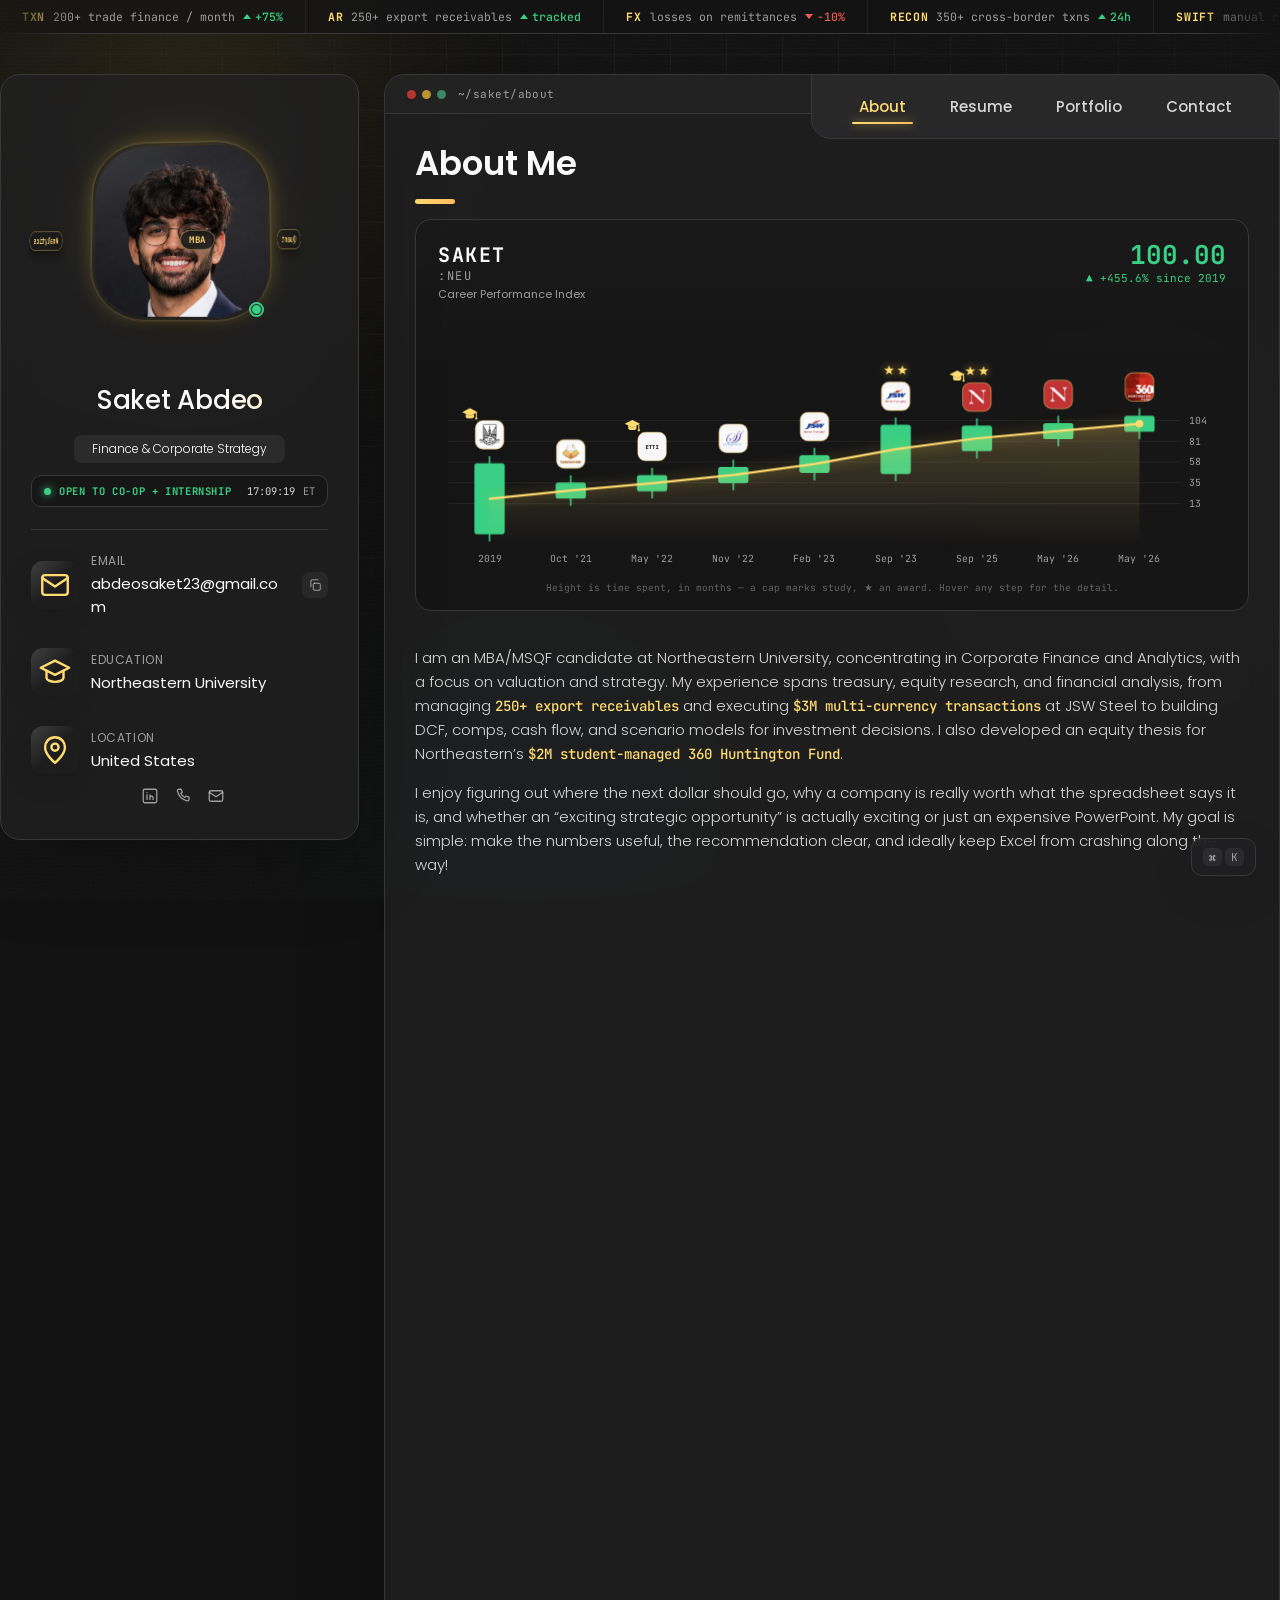
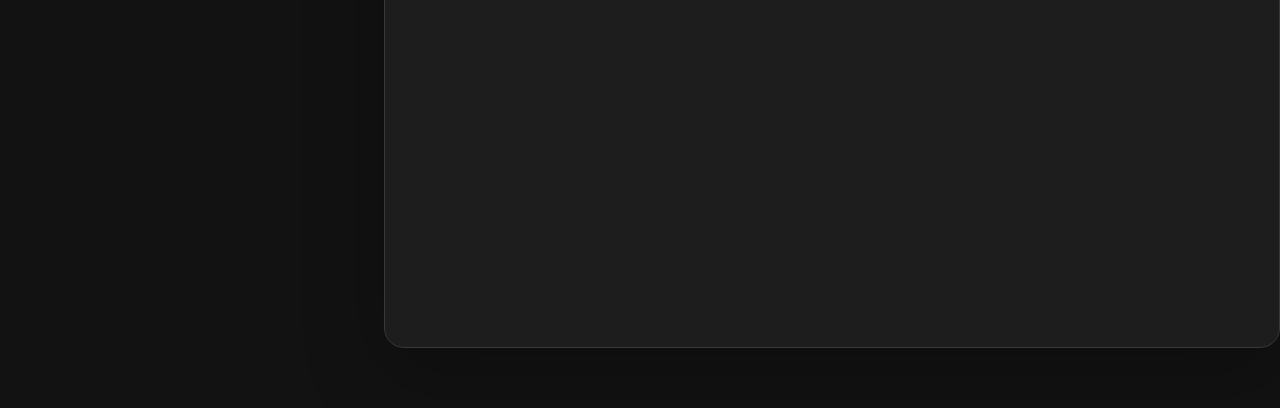
==== commit c9d0ff68: "Shorten the sidebar column by 60px 808px to 748, so the whole card — photo through the social row — " ====
--- a/index.html
+++ b/index.html
@@ -33,7 +33,7 @@
 
   <!-- EDIT: bump ?v= when styles.css or main.js changes, so browsers
        fetch the new file instead of serving a cached one. -->
-  <link rel="stylesheet" href="css/styles.css?v=24" />
+  <link rel="stylesheet" href="css/styles.css?v=25" />
 </head>
 
 <body>
@@ -1186,6 +1186,6 @@
 
 <div class="toast" data-toast role="status" aria-live="polite"></div>
 
-<script src="js/main.js?v=24"></script>
+<script src="js/main.js?v=25"></script>
 </body>
 </html>
--- a/css/styles.css
+++ b/css/styles.css
@@ -1651,8 +1651,8 @@
   .info_more-btn { top: -30px; right: -30px; padding: 10px 15px; }
   .info_more-btn span { display: block; font-size: var(--fs-8); }
   .info_more-btn .ico { display: none; }
-  .separator { margin: 32px 0; }
-  .contacts-list { gap: 20px; }
+  .separator { margin: 22px 0; }
+  .contacts-list { gap: 14px; }
   .contact-info { flex: 1 1 auto; min-width: 0; }
 
   .navbar { border-radius: 20px 20px 0 0; }
@@ -1806,7 +1806,7 @@
   /* The tilted orbit swings ~50px below the photo, which is where the name
      used to start. Open the gap so the chips have somewhere to pass through.
      Desktop only — the chips are hidden below this breakpoint. */
-  .sidebar-info { flex-direction: column; gap: 70px; }
+  .sidebar-info { flex-direction: column; gap: 62px; }
   .avatar-box img { width: 150px; }
   .info-content .name { white-space: nowrap; text-align: center; }
   .info-content .title { margin: auto; }
@@ -1814,7 +1814,7 @@
   .sidebar-info_more { opacity: 1; visibility: visible; }
   .contacts-list { grid-template-columns: 1fr; }
   .contact-info :is(.contact-link, address) { white-space: normal; }
-  .separator:last-of-type { margin: 15px 0; opacity: 0; }
+  .separator:last-of-type { margin: 6px 0; opacity: 0; }
   .social-list { justify-content: center; }
 
 }
@@ -1925,7 +1925,7 @@
   display: flex;
   align-items: center;
   gap: 8px;
-  margin-top: 16px;
+  margin-top: 12px;
   padding: 8px 12px;
   border: 1px solid var(--jet);
   border-radius: 10px;
@@ -2247,7 +2247,7 @@
   /* Room for the orbit's top chip, which reaches ~40px above the photo.
      This rule wins over the padding-top in the layout block above — change
      it here, not there. */
-  .sidebar { padding-top: 82px; }
+  .sidebar { padding-top: 72px; }
 }
 
 
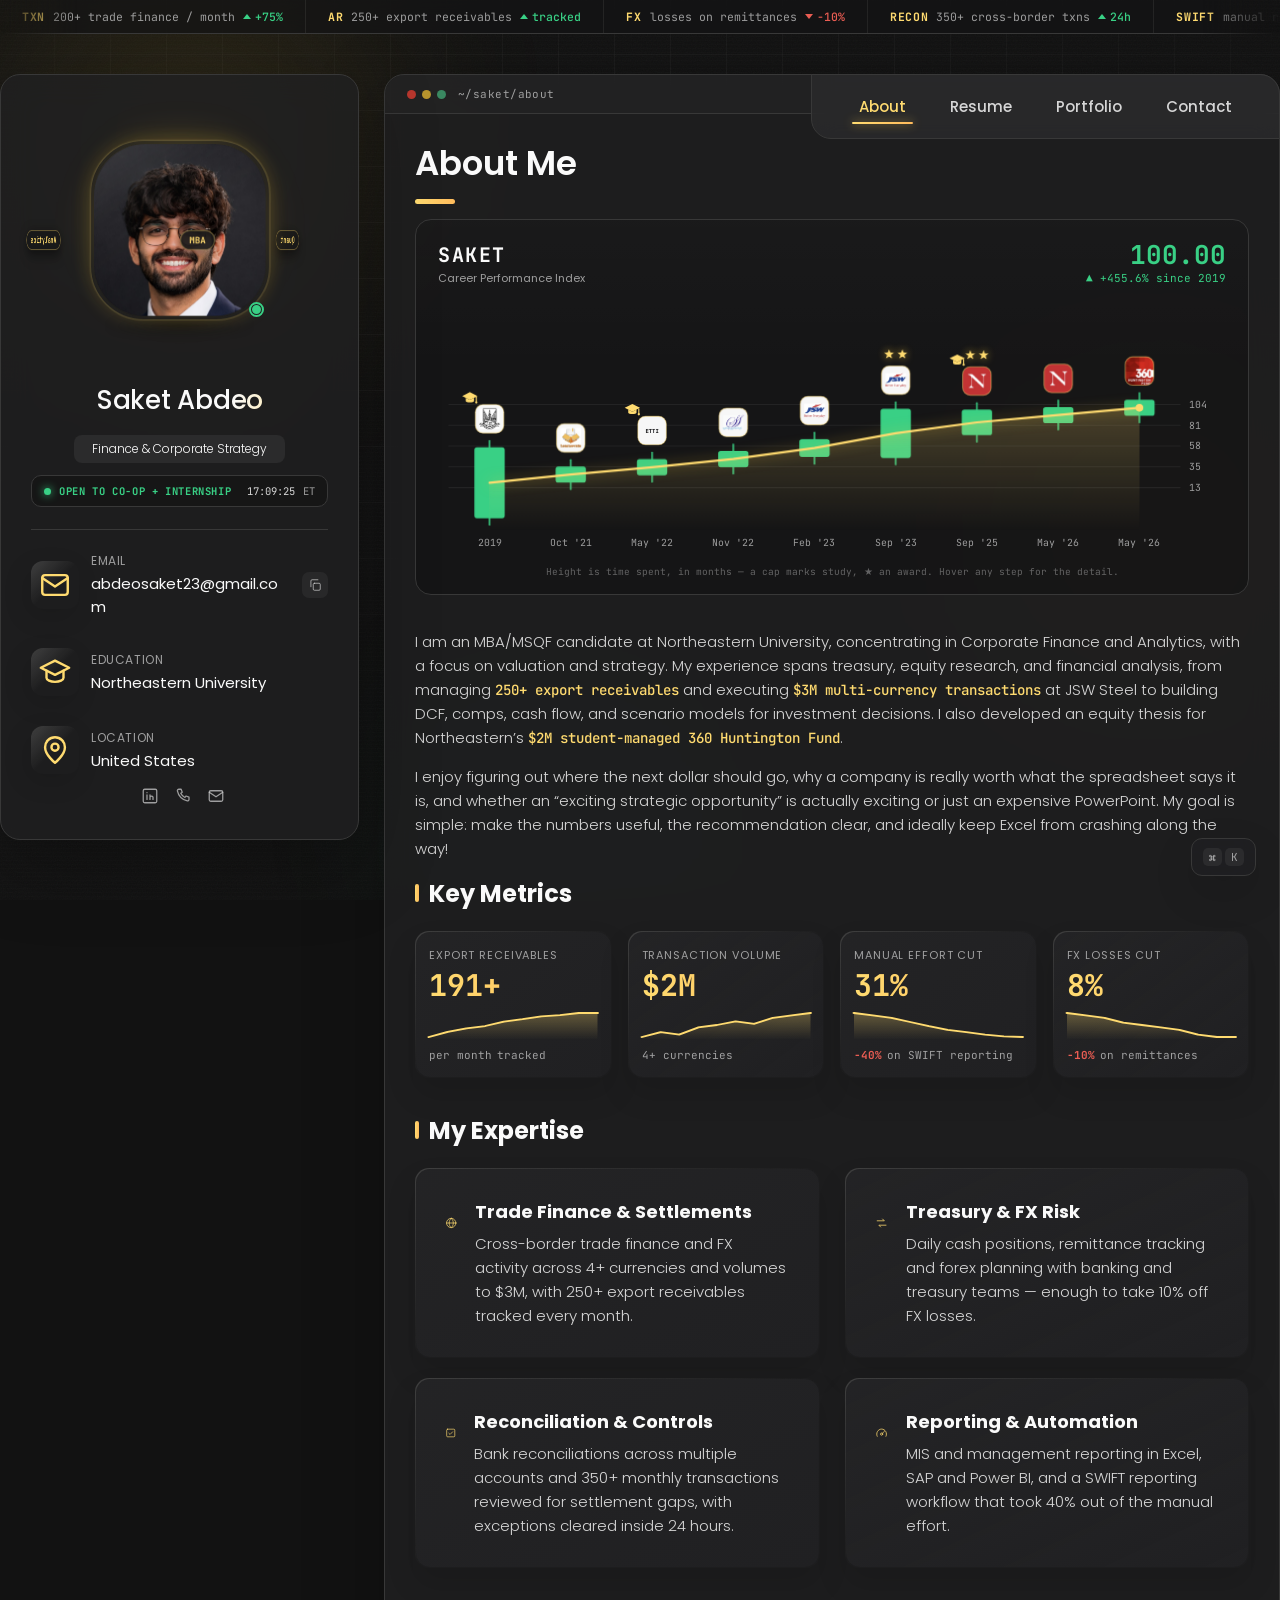
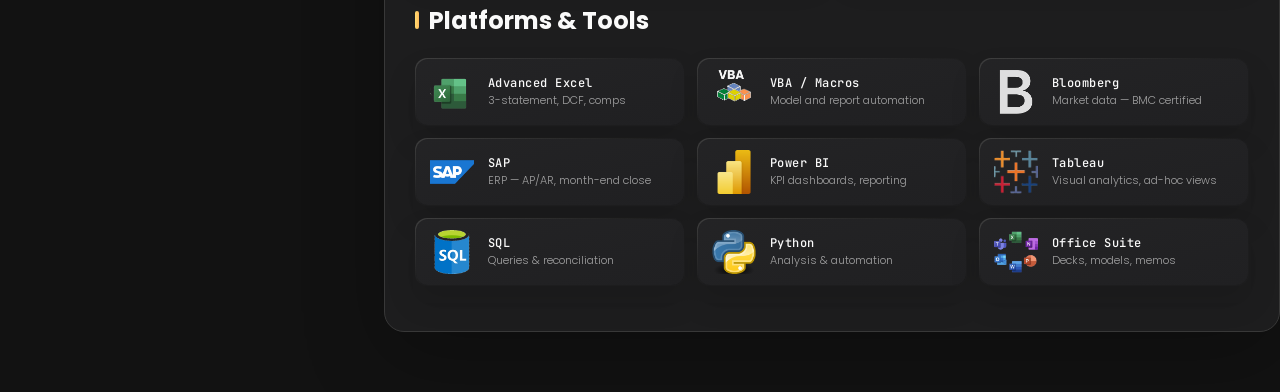
==== commit cd8be9cc: "Drop the :NEU tag from the chart header The header reads SAKET on its own now. Its style rule goes w" ====
--- a/index.html
+++ b/index.html
@@ -33,7 +33,7 @@
 
   <!-- EDIT: bump ?v= when styles.css or main.js changes, so browsers
        fetch the new file instead of serving a cached one. -->
-  <link rel="stylesheet" href="css/styles.css?v=25" />
+  <link rel="stylesheet" href="css/styles.css?v=26" />
 </head>
 
 <body>
@@ -287,7 +287,7 @@
 
         <div class="career-head">
           <div>
-            <p class="career-sym">SAKET<span class="career-exch">:NEU</span></p>
+            <p class="career-sym">SAKET</p>
             <p class="career-name">Career Performance Index</p>
           </div>
           <div class="career-quote">
@@ -1186,6 +1186,6 @@
 
 <div class="toast" data-toast role="status" aria-live="polite"></div>
 
-<script src="js/main.js?v=25"></script>
+<script src="js/main.js?v=26"></script>
 </body>
 </html>
--- a/css/styles.css
+++ b/css/styles.css
@@ -1982,7 +1982,6 @@
   letter-spacing: 0.08em;
   color: var(--white-2);
 }
-.career-exch { color: var(--light-gray-70); font-weight: 400; font-size: 12px; }
 .career-name { font-size: 11px; color: var(--light-gray-70); margin-top: 2px; }
 
 .career-quote { text-align: right; flex-shrink: 0; }
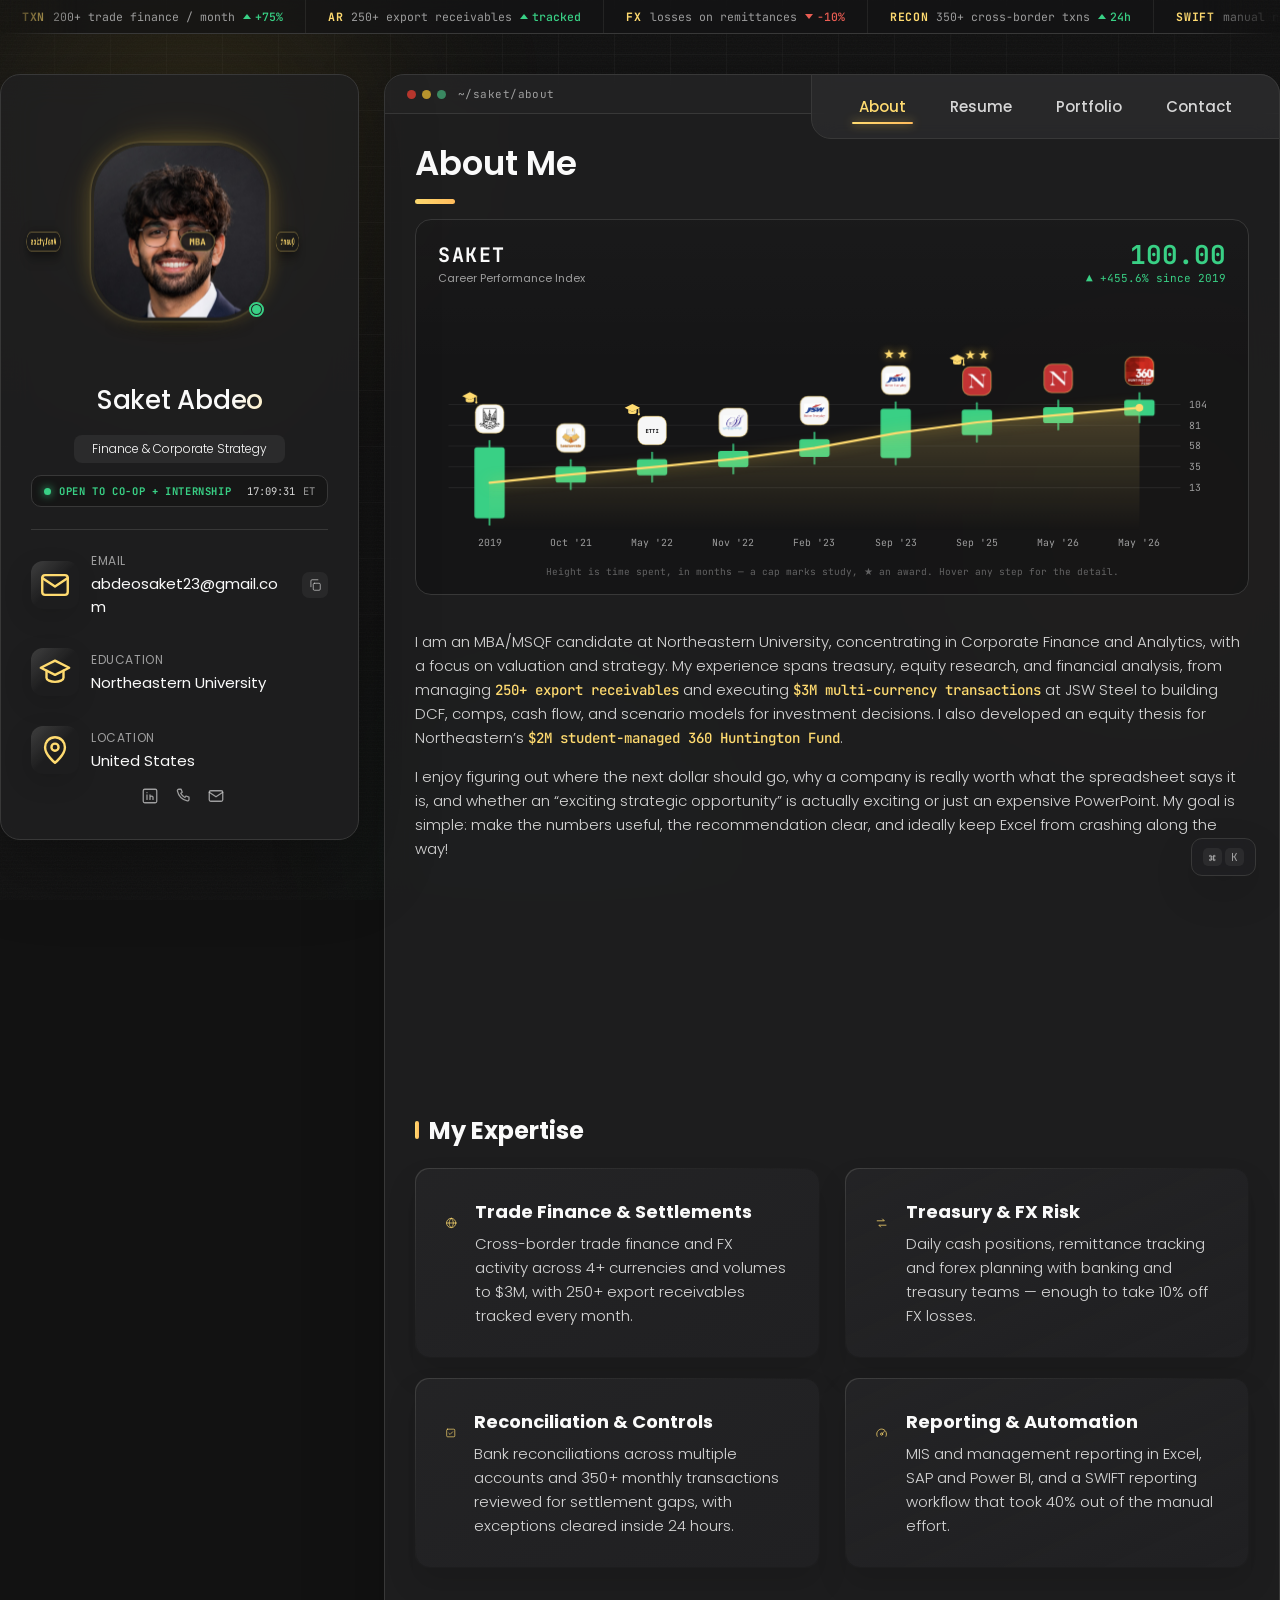
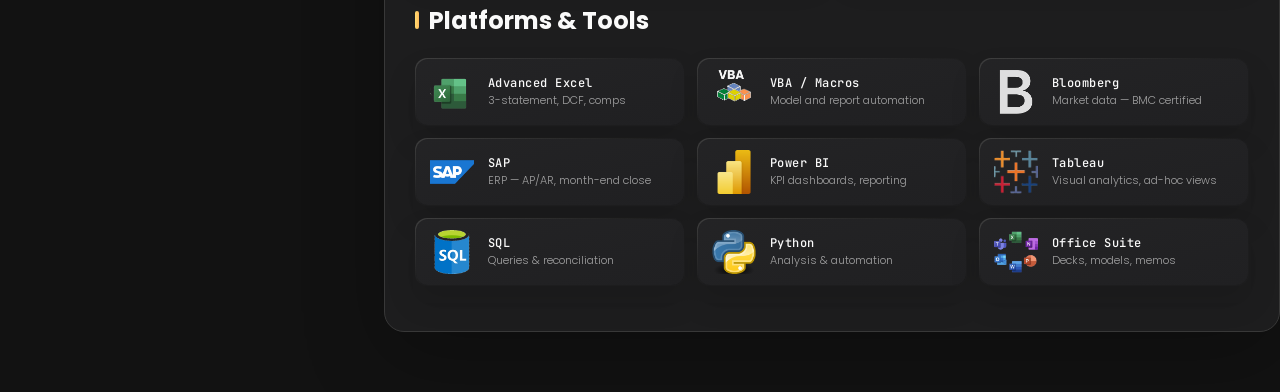
==== commit 7e38e609: "Version the resume link so a cached copy can't be served The PDF has been replaced twice today. Anyo" ====
--- a/index.html
+++ b/index.html
@@ -33,7 +33,7 @@
 
   <!-- EDIT: bump ?v= when styles.css or main.js changes, so browsers
        fetch the new file instead of serving a cached one. -->
-  <link rel="stylesheet" href="css/styles.css?v=26" />
+  <link rel="stylesheet" href="css/styles.css?v=27" />
 </head>
 
 <body>
@@ -622,8 +622,9 @@
 
       <header class="resume-head">
         <h2 class="h2 article-title">Resume</h2>
-        <!-- EDIT: drop your PDF at assets/files/resume.pdf -->
-        <a href="assets/files/resume.pdf" class="form-btn resume-dl" target="_blank" rel="noopener">
+        <!-- EDIT: drop your PDF at assets/files/resume.pdf, and bump ?v= so
+             anyone who downloaded the previous one gets the new file. -->
+        <a href="assets/files/resume.pdf?v=2" class="form-btn resume-dl" target="_blank" rel="noopener">
           <svg viewBox="0 0 24 24" aria-hidden="true"><path d="M12 3v12m0 0 4-4m-4 4-4-4M4 17v2a2 2 0 0 0 2 2h12a2 2 0 0 0 2-2v-2"/></svg>
           <span>Download PDF</span>
         </a>
@@ -1186,6 +1187,6 @@
 
 <div class="toast" data-toast role="status" aria-live="polite"></div>
 
-<script src="js/main.js?v=26"></script>
+<script src="js/main.js?v=27"></script>
 </body>
 </html>
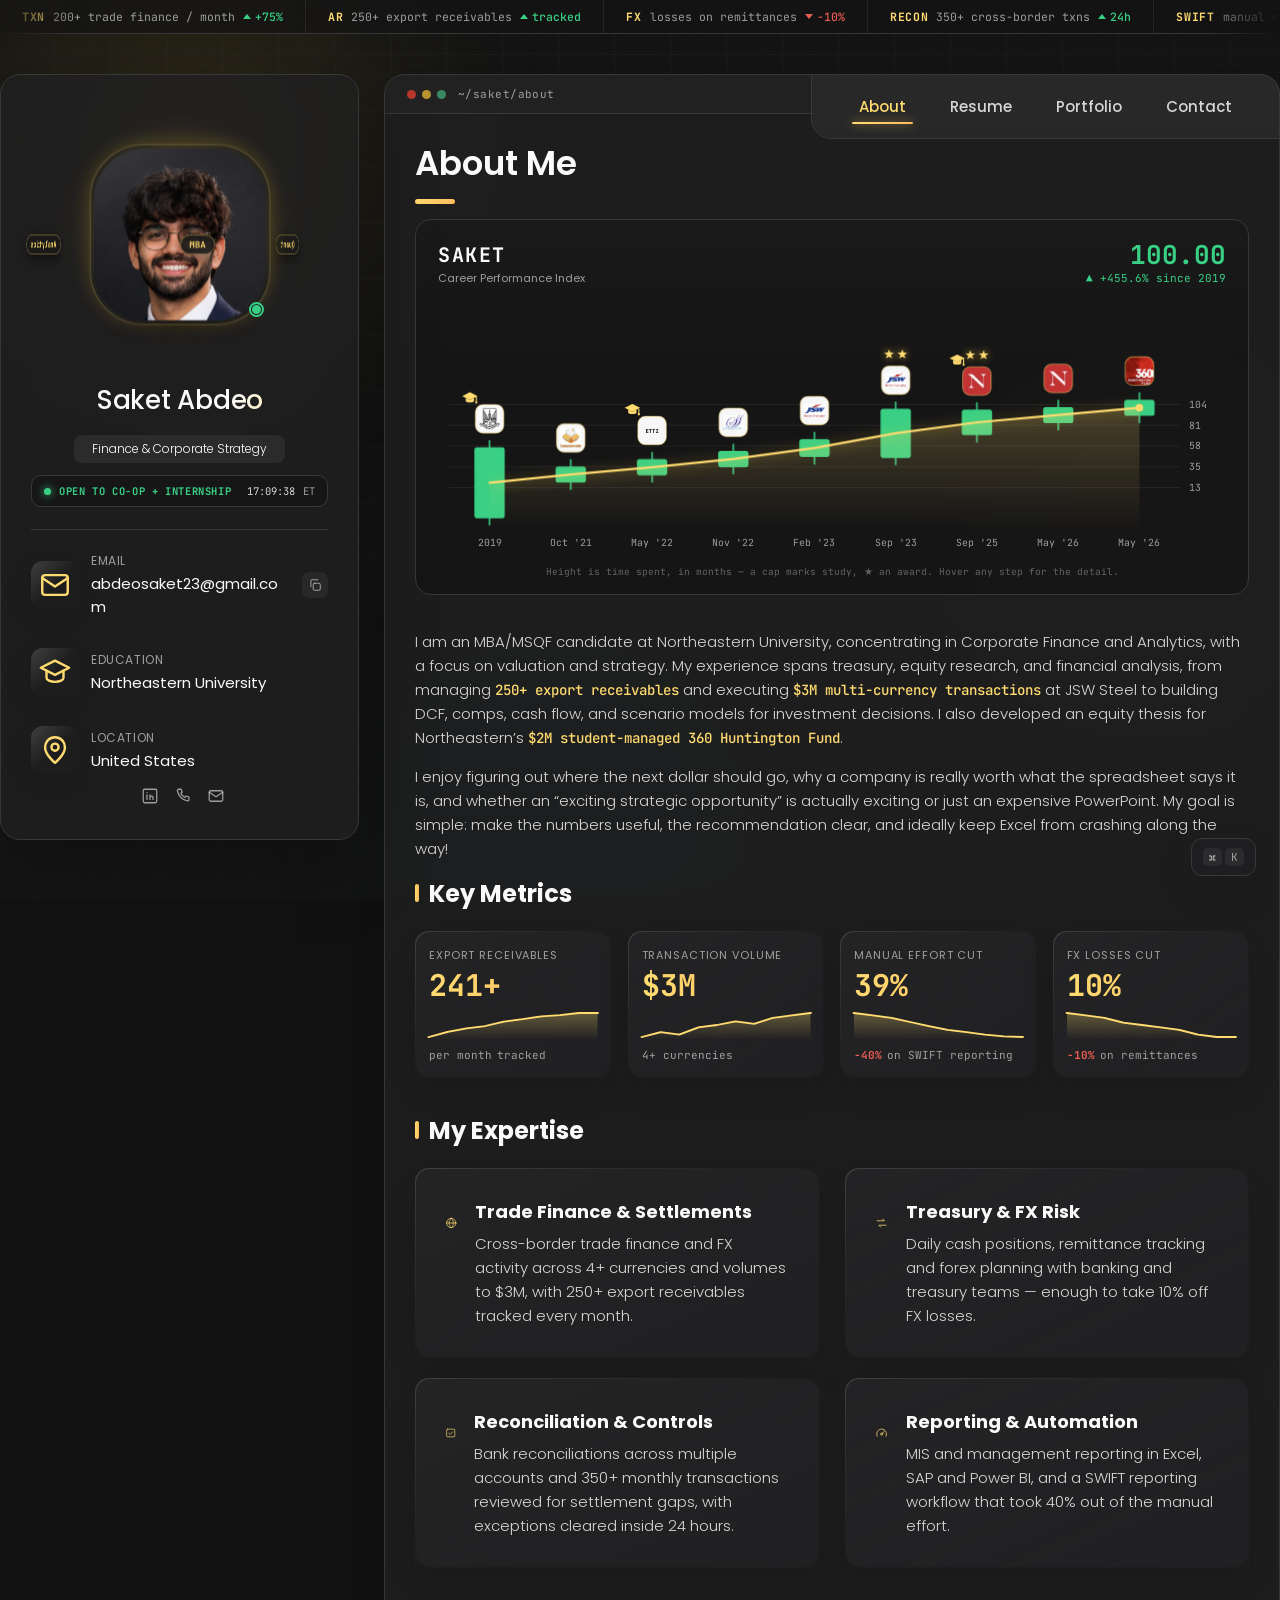
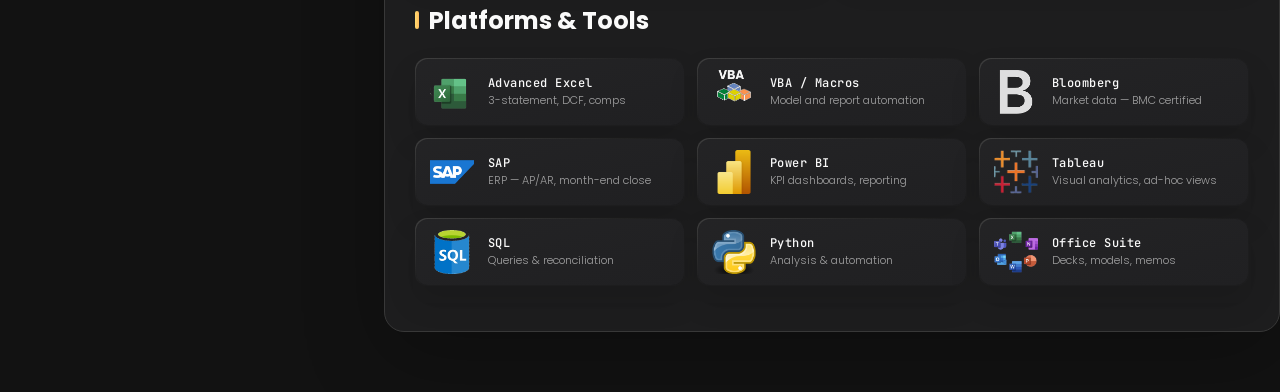
==== commit 624ae5ca: "Your resume.tex edits, and the PDF rebuilt to match Committing the rewrite: bullets recast in a full" ====
--- a/index.html
+++ b/index.html
@@ -624,7 +624,7 @@
         <h2 class="h2 article-title">Resume</h2>
         <!-- EDIT: drop your PDF at assets/files/resume.pdf, and bump ?v= so
              anyone who downloaded the previous one gets the new file. -->
-        <a href="assets/files/resume.pdf?v=2" class="form-btn resume-dl" target="_blank" rel="noopener">
+        <a href="assets/files/resume.pdf?v=3" class="form-btn resume-dl" target="_blank" rel="noopener">
           <svg viewBox="0 0 24 24" aria-hidden="true"><path d="M12 3v12m0 0 4-4m-4 4-4-4M4 17v2a2 2 0 0 0 2 2h12a2 2 0 0 0 2-2v-2"/></svg>
           <span>Download PDF</span>
         </a>
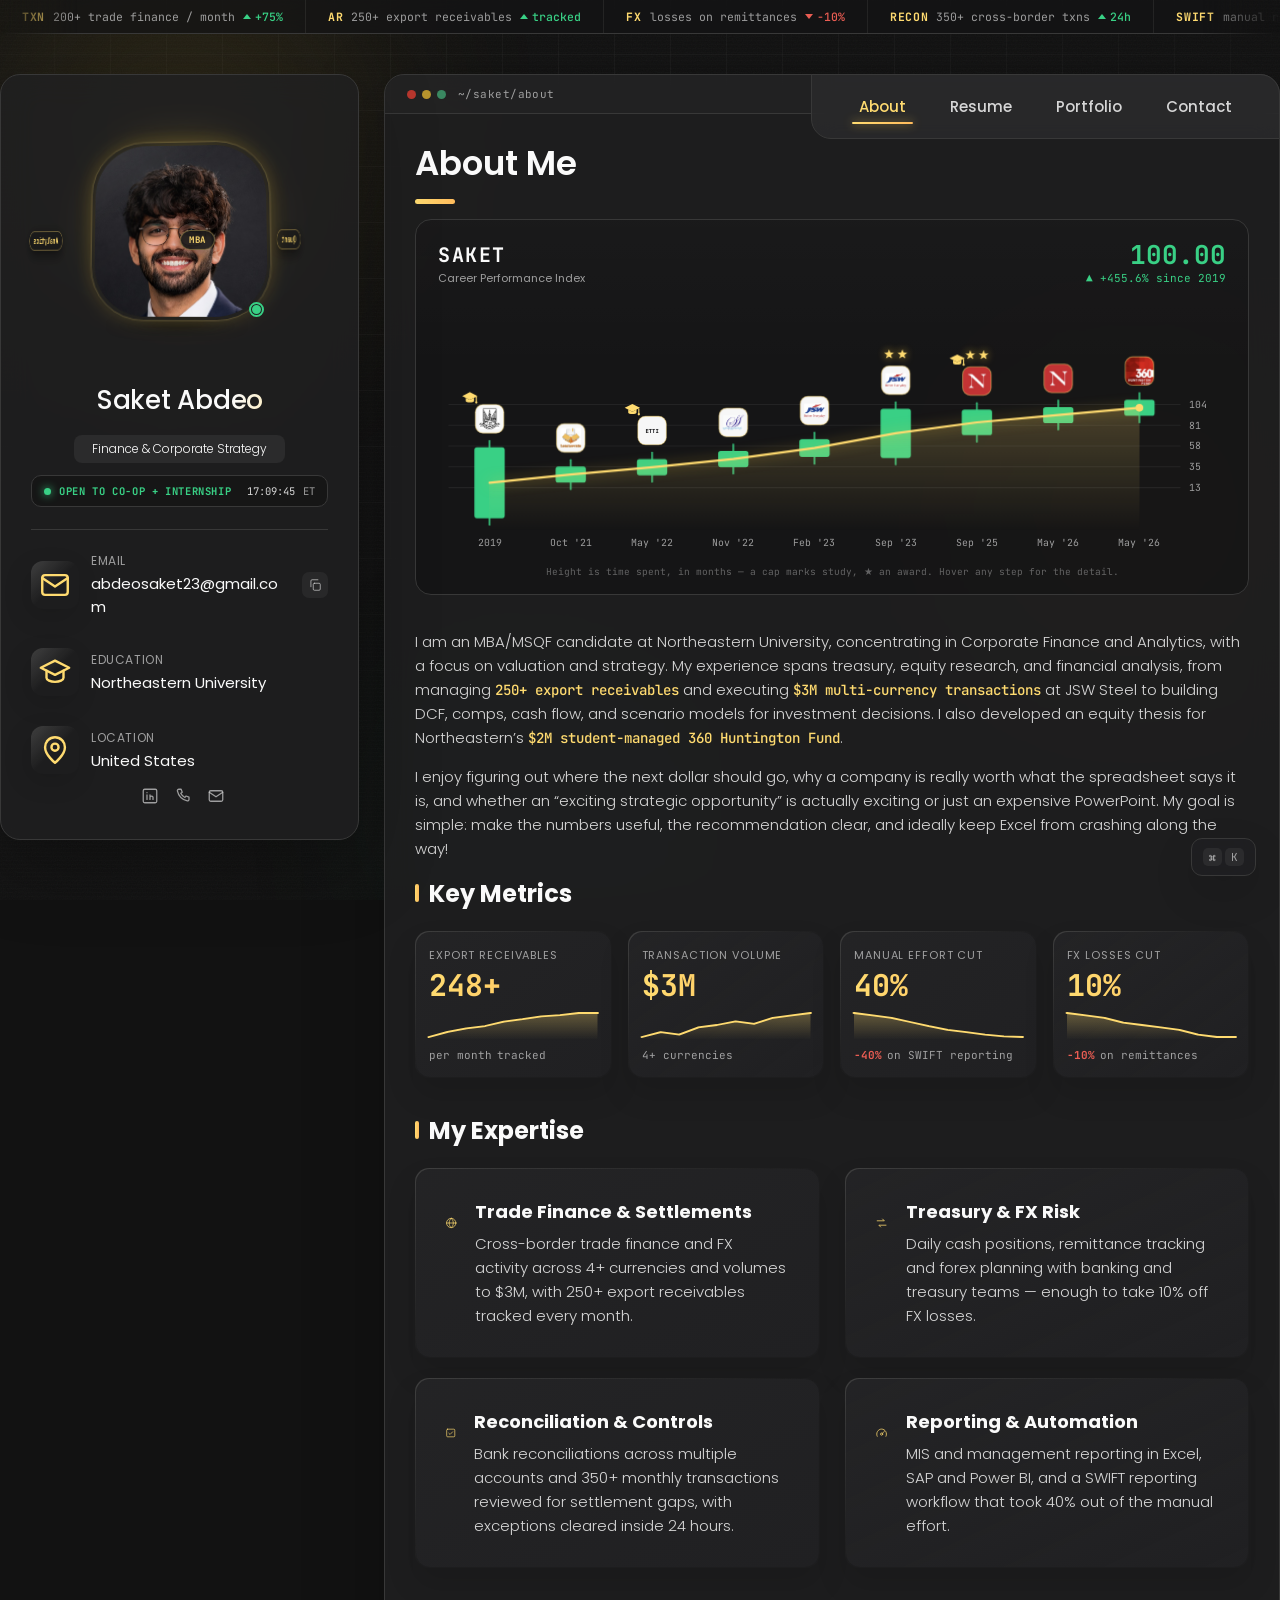
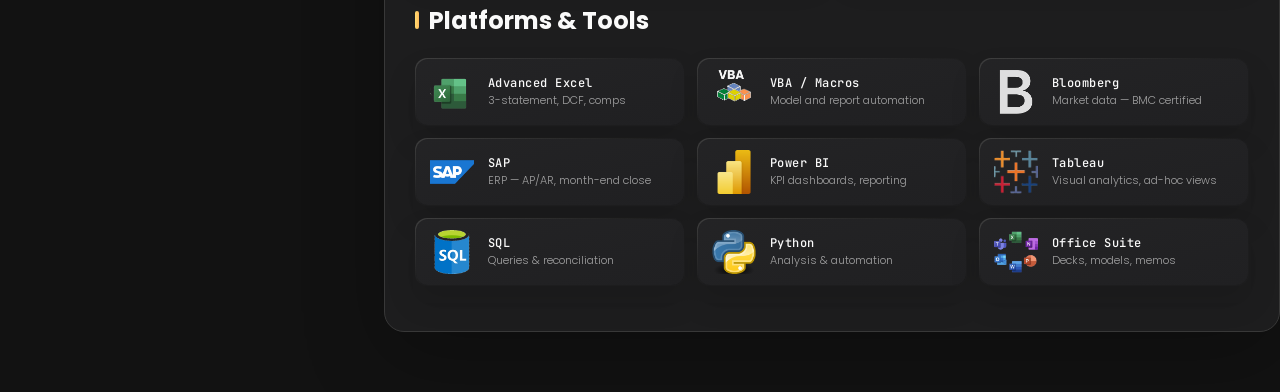
==== commit 22437ce0: "Certifications back to all seventeen, in two columns Committing your rewrite of that section: the ei" ====
--- a/index.html
+++ b/index.html
@@ -624,7 +624,7 @@
         <h2 class="h2 article-title">Resume</h2>
         <!-- EDIT: drop your PDF at assets/files/resume.pdf, and bump ?v= so
              anyone who downloaded the previous one gets the new file. -->
-        <a href="assets/files/resume.pdf?v=3" class="form-btn resume-dl" target="_blank" rel="noopener">
+        <a href="assets/files/resume.pdf?v=4" class="form-btn resume-dl" target="_blank" rel="noopener">
           <svg viewBox="0 0 24 24" aria-hidden="true"><path d="M12 3v12m0 0 4-4m-4 4-4-4M4 17v2a2 2 0 0 0 2 2h12a2 2 0 0 0 2-2v-2"/></svg>
           <span>Download PDF</span>
         </a>
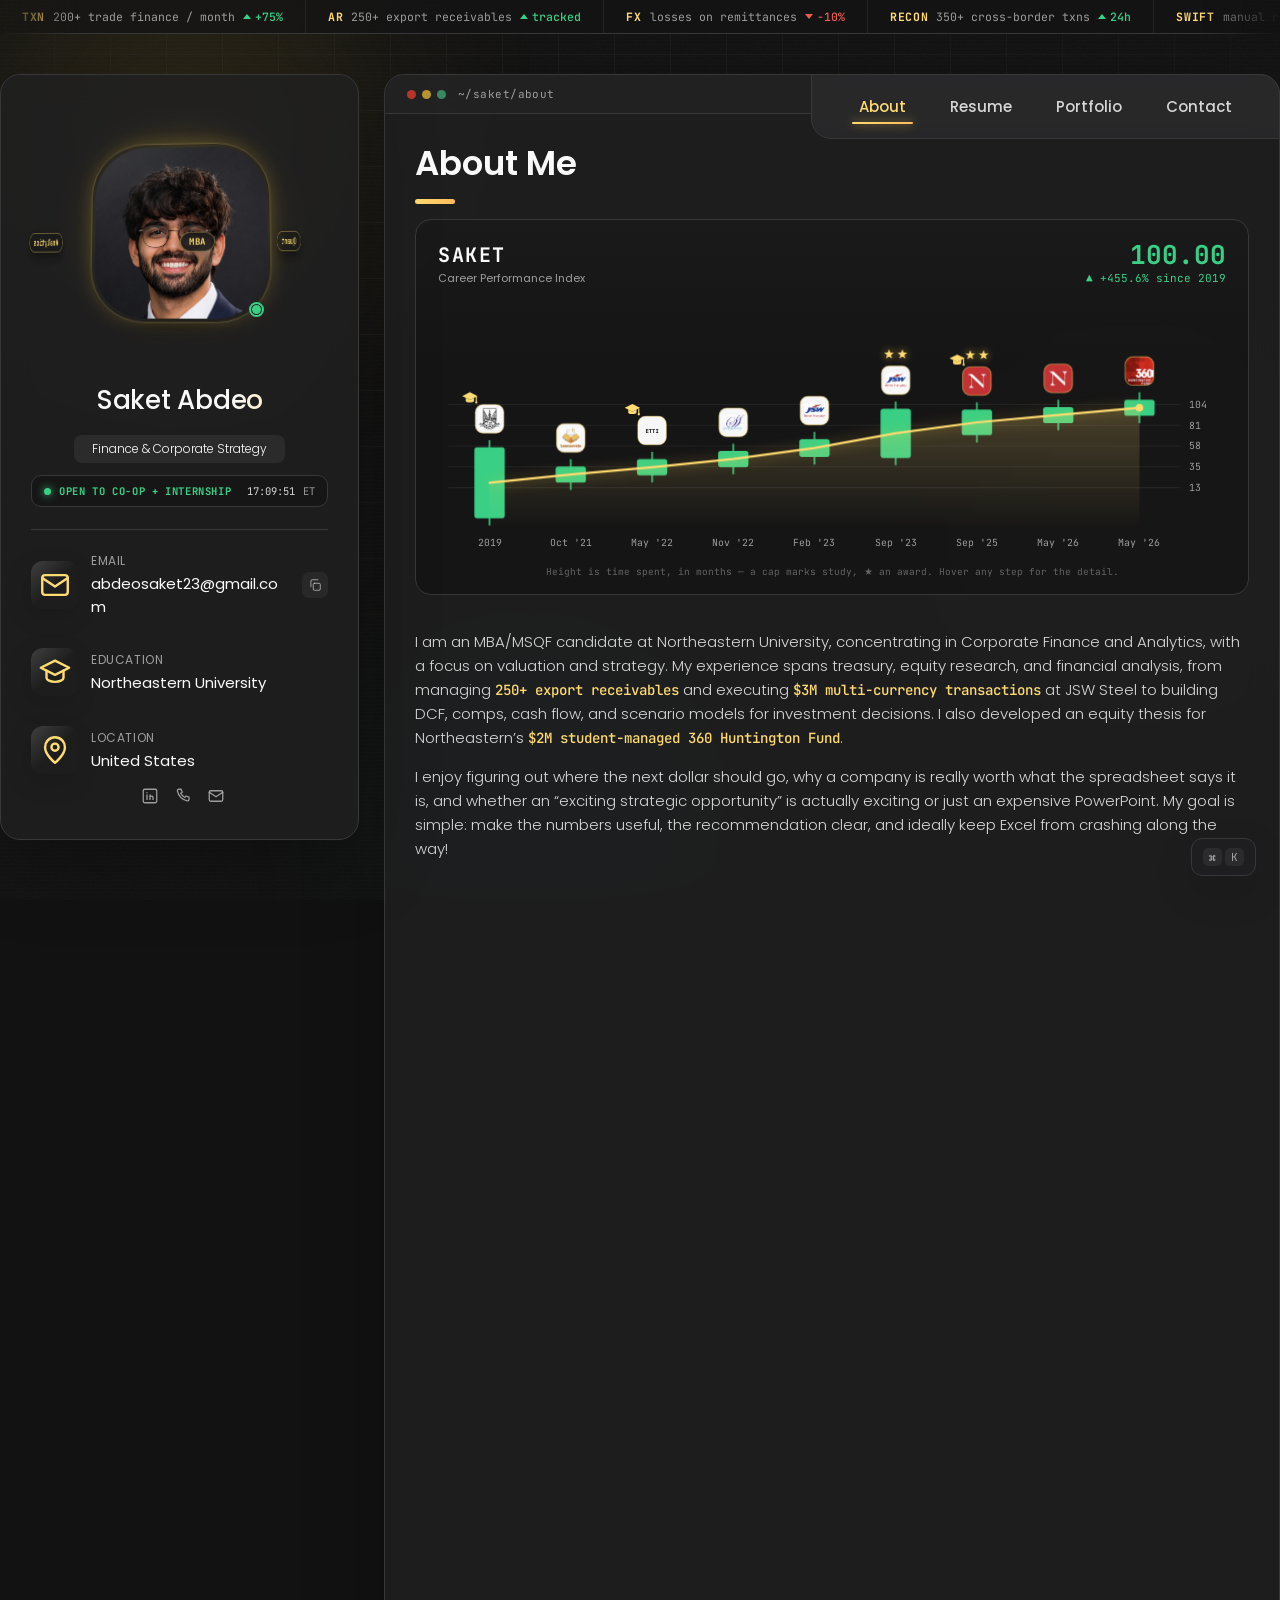
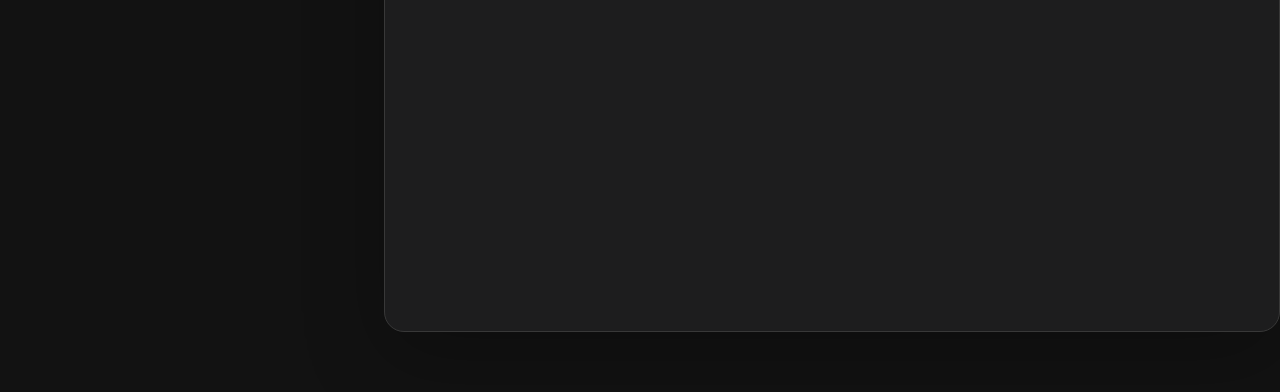
==== commit d531f68d: "Save the resume as "Saket Abdeo Resume.pdf" It downloaded as resume.pdf, which is what a recruiter e" ====
--- a/index.html
+++ b/index.html
@@ -622,9 +622,10 @@
 
       <header class="resume-head">
         <h2 class="h2 article-title">Resume</h2>
-        <!-- EDIT: drop your PDF at assets/files/resume.pdf, and bump ?v= so
+        <!-- EDIT: the file name is what the browser saves it as, so it reads
+             "Saket Abdeo Resume.pdf" rather than "resume.pdf". Bump ?v= so
              anyone who downloaded the previous one gets the new file. -->
-        <a href="assets/files/resume.pdf?v=4" class="form-btn resume-dl" target="_blank" rel="noopener">
+        <a href="assets/files/Saket%20Abdeo%20Resume.pdf?v=4" class="form-btn resume-dl" target="_blank" rel="noopener">
           <svg viewBox="0 0 24 24" aria-hidden="true"><path d="M12 3v12m0 0 4-4m-4 4-4-4M4 17v2a2 2 0 0 0 2 2h12a2 2 0 0 0 2-2v-2"/></svg>
           <span>Download PDF</span>
         </a>
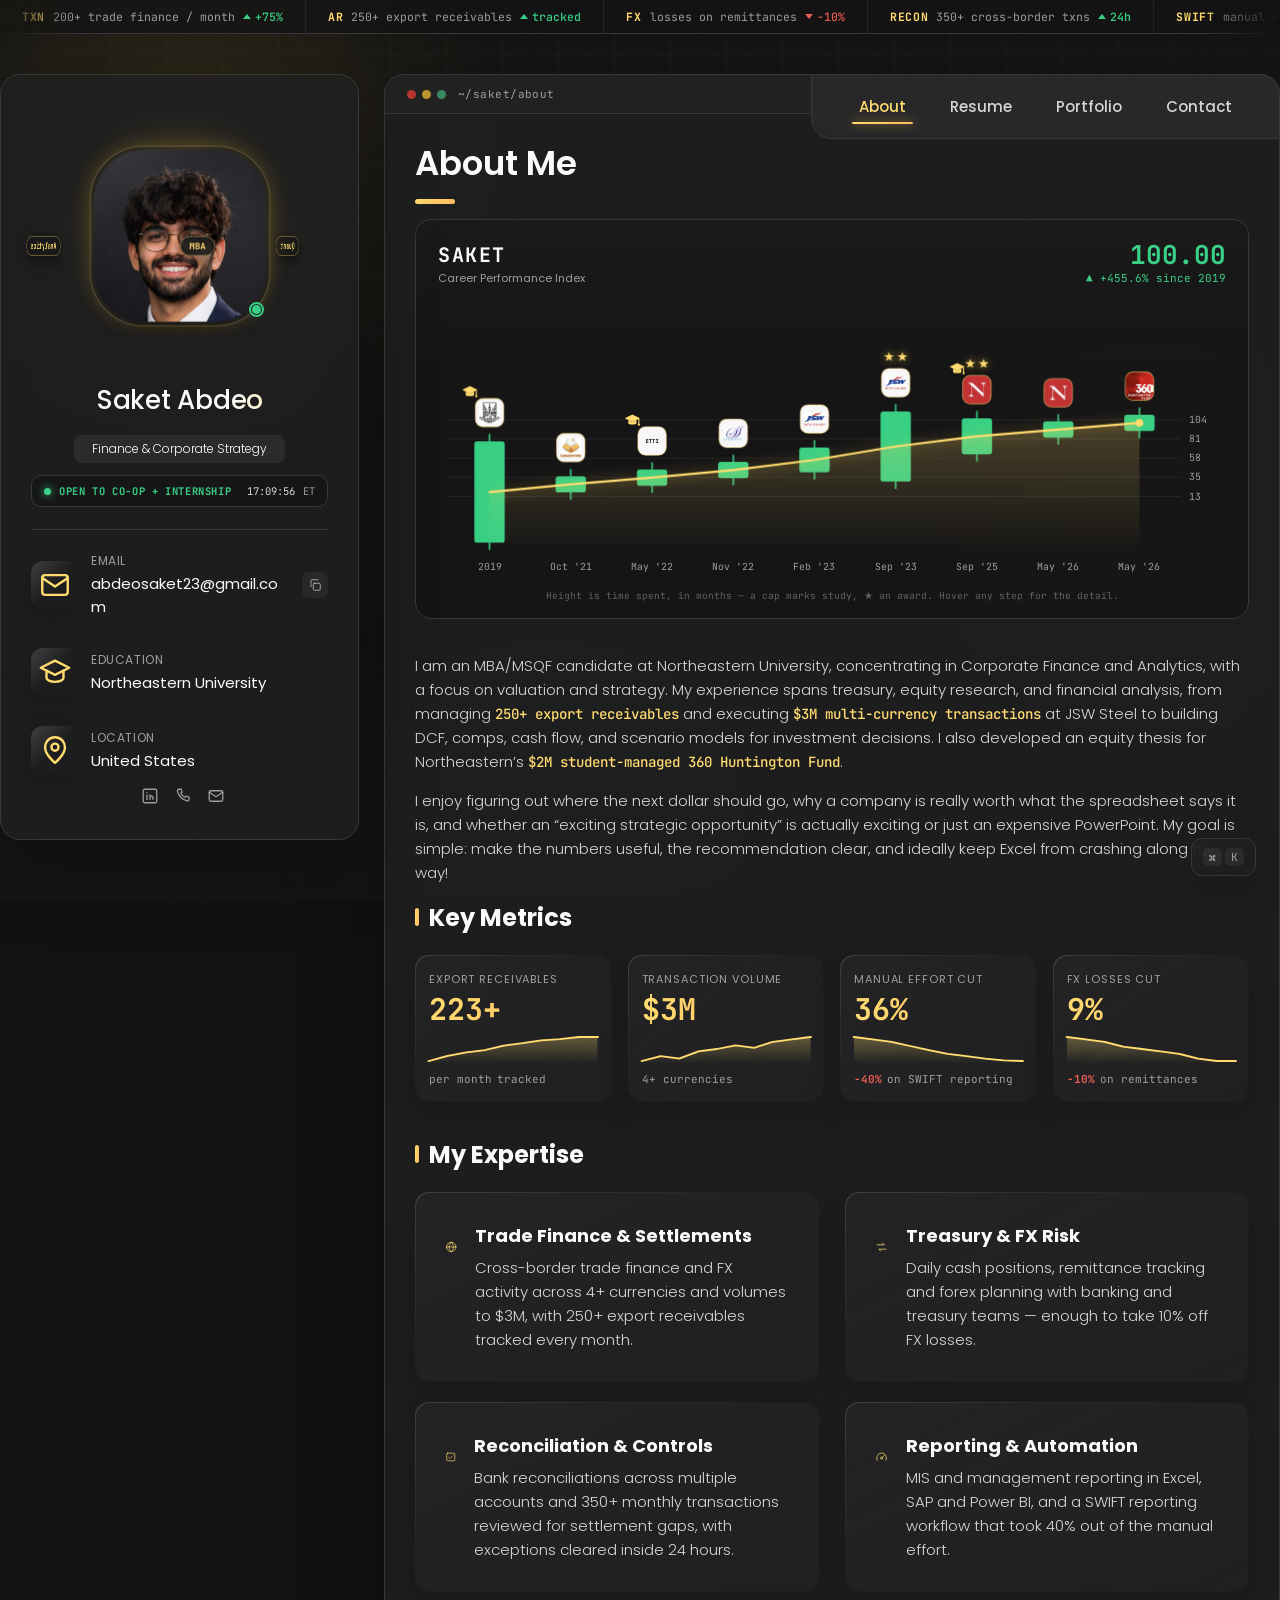
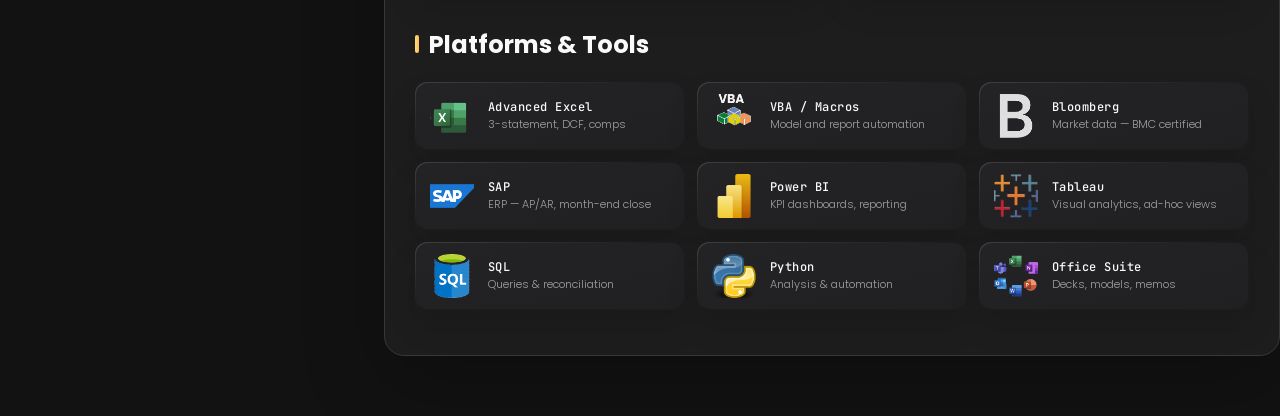
==== commit 07baae1e: "Give the chart blocks their height back When I shortened the chart to get the About panel onto one s" ====
--- a/index.html
+++ b/index.html
@@ -33,7 +33,7 @@
 
   <!-- EDIT: bump ?v= when styles.css or main.js changes, so browsers
        fetch the new file instead of serving a cached one. -->
-  <link rel="stylesheet" href="css/styles.css?v=27" />
+  <link rel="stylesheet" href="css/styles.css?v=28" />
 </head>
 
 <body>
@@ -1188,6 +1188,6 @@
 
 <div class="toast" data-toast role="status" aria-live="polite"></div>
 
-<script src="js/main.js?v=27"></script>
+<script src="js/main.js?v=28"></script>
 </body>
 </html>
